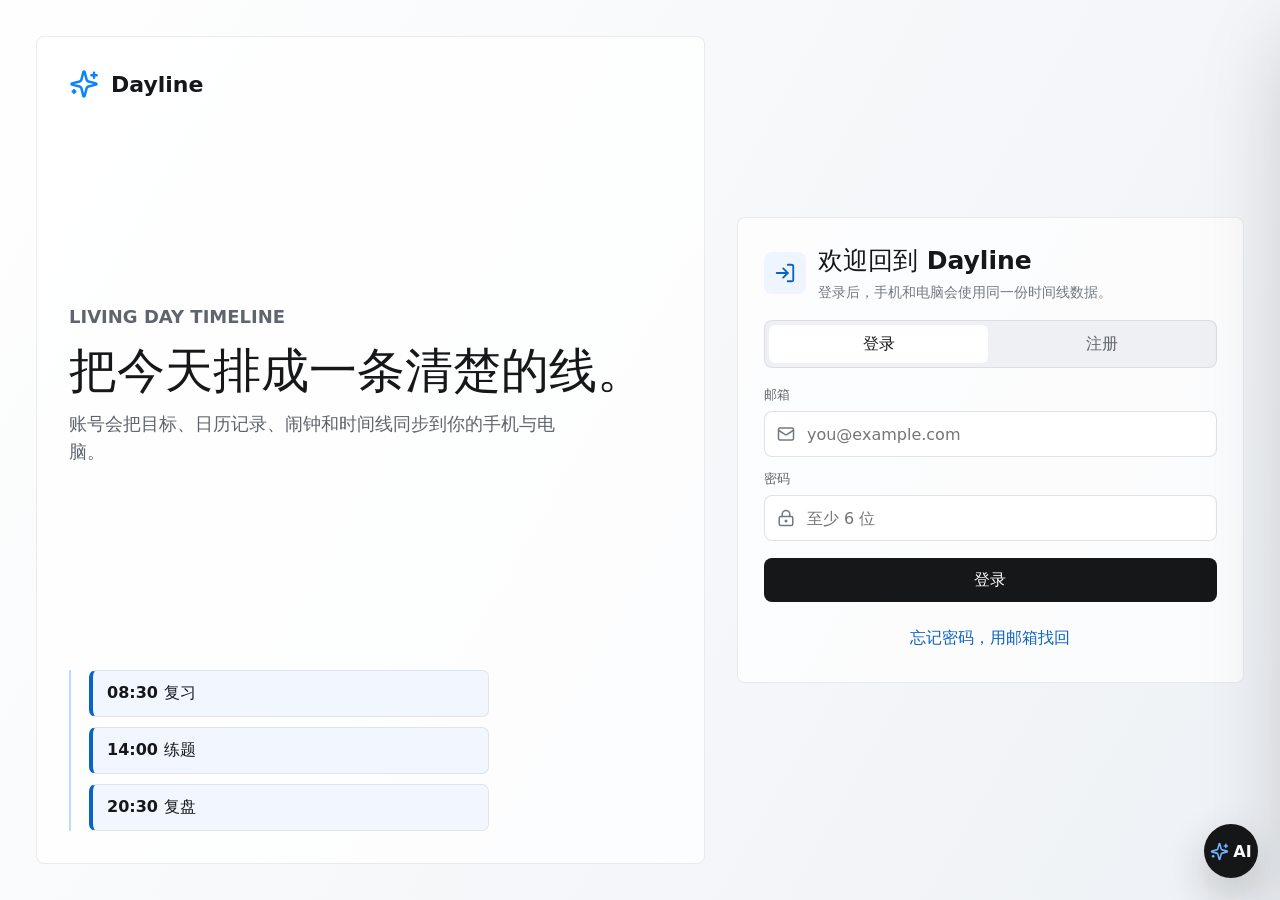
==== index.html @ ac2a8ec3 "Publish AI offline fallback PWA update" ====
<!doctype html>
<html lang="zh-CN">
  <head>
    <meta charset="UTF-8" />
    <meta name="viewport" content="width=device-width, initial-scale=1.0" />
    <meta name="theme-color" content="#f6f7f9" />
    <meta name="description" content="Dayline 是一个以今日时间线为核心的学习规划应用。" />
    <meta name="apple-mobile-web-app-capable" content="yes" />
    <meta name="apple-mobile-web-app-status-bar-style" content="default" />
    <meta name="apple-mobile-web-app-title" content="Dayline" />
    <link rel="manifest" href="./manifest.webmanifest" />
    <link rel="icon" type="image/svg+xml" href="./icon.svg" />
    <link rel="apple-touch-icon" href="./apple-touch-icon.png" />
    <title>Dayline</title>
    <script type="module" crossorigin src="./assets/index-GEt9_Sh4.js"></script>
    <link rel="stylesheet" crossorigin href="./assets/index-CJSM31cT.css">
  </head>
  <body>
    <div id="root"></div>
  </body>
</html>
---- assets/index-CJSM31cT.css ----
:root{color:#161719;background:#f5f6f8;font-family:Inter,ui-sans-serif,system-ui,-apple-system,BlinkMacSystemFont,Segoe UI,Noto Sans CJK SC,Microsoft YaHei,sans-serif;font-synthesis:none;text-rendering:optimizeLegibility;-webkit-font-smoothing:antialiased}*{box-sizing:border-box}body{min-width:1040px;min-height:720px;margin:0;overflow:hidden}button,input,textarea{font:inherit}button{cursor:pointer}.app-shell{display:grid;grid-template-columns:244px 1fr;width:100vw;height:100vh;background:linear-gradient(120deg,#ffffffeb,#ecf0f4b3),#f5f6f8;color:#161719}.side-rail{display:flex;flex-direction:column;gap:28px;padding:28px 18px;border-right:1px solid rgba(22,23,25,.08);background:#ffffffb3;-webkit-backdrop-filter:blur(22px);backdrop-filter:blur(22px)}.brand-mark{display:flex;align-items:center;gap:12px;height:48px;padding:0 12px;font-weight:760;font-size:21px}.brand-mark svg{color:#0a84ff}.nav-stack{display:grid;gap:8px}.nav-button{display:grid;grid-template-columns:22px 1fr;align-items:center;gap:10px;width:100%;height:46px;padding:0 13px;border:0;border-radius:8px;background:transparent;color:#5f646d;text-align:left;transition:background .18s ease,color .18s ease,transform .18s ease}.nav-button:hover,.nav-button.active{background:#161719;color:#fff}.nav-button:active{transform:scale(.98)}.sync-note{display:grid;gap:5px;margin-top:auto;padding:16px;border:1px solid rgba(22,23,25,.08);border-radius:8px;background:#fff}.sync-note span,.metric span,.eyebrow,.panel-heading p,.goal-body p,.alarm-item span,.empty-copy,.unit-label{color:#737982;font-size:13px}.sync-note strong{color:#0a7c42;font-size:15px}.sync-state.error{color:#d13b32}.sync-state.saving,.sync-state.loading{color:#0a64c5}.sync-signout{display:inline-flex;align-items:center;justify-content:center;gap:6px;width:100%;height:34px;margin-top:8px;border:0;border-radius:7px;background:#eef0f3;color:#3f444c;font-size:13px;font-weight:720}.main-stage{display:grid;grid-template-rows:auto 1fr;gap:18px;min-width:0;padding:28px;overflow:hidden}.top-strip{display:flex;align-items:flex-start;justify-content:space-between;gap:24px}.date-switcher,.top-context{display:flex;align-items:center;gap:10px}.top-context{justify-content:flex-end;min-width:430px}.top-strip h1,.date-switcher h1{max-width:520px;margin:4px 0 0;font-size:31px;line-height:1.08;font-weight:760}.eyebrow{margin:0;font-weight:720;text-transform:uppercase}.clock-pill{display:flex;align-items:center;gap:8px;min-width:132px;height:42px;padding:0 14px;border:1px solid rgba(22,23,25,.1);border-radius:999px;background:#ffffffc7;font-weight:720}.today-chip,.milestone-pill{border:1px solid rgba(22,23,25,.1);background:#ffffffc2}.today-chip{height:42px;padding:0 15px;border-radius:999px;color:#161719;font-weight:720}.milestone-pill{display:grid;gap:2px;min-width:280px;max-width:420px;min-height:52px;padding:8px 14px;border-radius:8px}.milestone-pill span{color:#737982;font-size:12px;line-height:1.2}.milestone-pill strong{overflow:hidden;color:#0a64c5;font-size:14px;line-height:1.25;text-overflow:ellipsis;white-space:nowrap}.account-chip{display:inline-flex;align-items:center;justify-content:center;gap:7px;height:42px;min-width:122px;padding:0 13px;border:1px solid rgba(22,23,25,.1);border-radius:999px;background:#ffffffc7;color:#3f444c;font-size:13px;font-weight:720}.account-chip span{max-width:118px;overflow:hidden;text-overflow:ellipsis;white-space:nowrap}.metric{display:grid;gap:7px;min-height:86px;padding:17px;border:1px solid rgba(22,23,25,.08);border-radius:8px;background:#ffffffb8}.metric strong{font-size:26px;line-height:1}.metric.green strong{color:#0a7c42}.metric.red strong{color:#d13b32}.metric.blue strong{color:#0a64c5}.day-planner{display:grid;grid-template-columns:minmax(0,1fr) 326px;gap:18px;min-height:0}.timeline-canvas{display:grid;grid-template-rows:auto 1fr;min-width:0;min-height:0;border:1px solid rgba(22,23,25,.08);border-radius:8px;background:#ffffffb3;overflow:hidden}.timeline-toolbar{display:grid;gap:14px;padding:20px 22px;border-bottom:1px solid rgba(22,23,25,.08)}.timeline-toolbar h2{margin:4px 0 0;font-size:25px}.timeline-add-form{display:grid;grid-template-columns:minmax(260px,1fr) 140px 140px 42px;align-items:center;width:100%;gap:9px}.timeline-add-form input[type=time]{padding:0 9px;font-size:14px}.timeline-scroll{min-height:0;overflow:auto}.timeline-board{position:relative;margin:0 22px 22px;min-width:640px;border-left:1px solid rgba(22,23,25,.1)}.timeline-hour{position:absolute;left:0;right:0;display:grid;grid-template-columns:62px 1fr;align-items:center;color:#8b929d;font-size:12px;transform:translateY(-50%);pointer-events:none}.timeline-hour span{padding-right:12px;text-align:right}.timeline-hour i{height:1px;background:#16171914}.timeline-task{position:absolute;left:86px;right:18px;display:grid;align-content:start;gap:5px;padding:10px 14px;border:1px solid rgba(10,100,197,.24);border-left:4px solid #0a64c5;border-radius:7px;background:#eef5fff0;color:#161719;text-align:left;box-shadow:none;overflow:hidden;touch-action:none}.timeline-task:hover,.timeline-task.focused{border-color:#0a84ffa6;background:#fff}.timeline-task.completed{border-color:#0a7c4252;border-left-color:#0a7c42;background:#f0fbf4}.timeline-task span{color:#5f646d;font-size:12px;font-weight:720}.timeline-task strong{overflow:hidden;font-size:16px;text-overflow:ellipsis;white-space:nowrap}.current-time-line{position:absolute;left:72px;right:0;z-index:5;height:2px;background:#d13b32;pointer-events:none}.current-time-line span{position:absolute;left:0;top:-12px;padding:2px 7px;border-radius:999px;background:#d13b32;color:#fff;font-size:12px;font-weight:720;transform:translate(-100%)}.timeline-empty{position:absolute;left:86px;right:18px;top:140px;display:grid;gap:8px;padding:20px;border:1px dashed rgba(22,23,25,.16);border-radius:8px;color:#737982}.timeline-empty strong{color:#161719;font-size:18px}.focus-sidebar{display:grid;grid-auto-rows:min-content;align-content:start;gap:12px;min-height:0;overflow:auto}.focus-module,.side-section{border:1px solid rgba(22,23,25,.08);border-radius:8px;background:#ffffffc2}.focus-module{display:grid;gap:12px;padding:20px;background:#161719;color:#fff}.focus-module h2{margin:0;font-size:26px;line-height:1.12}.focus-module p{margin:0;color:#ffffffad}.focus-actions{display:flex;gap:9px}.focus-actions .primary-action{flex:1;background:#fff;color:#161719}.side-section{display:grid;gap:8px;padding:15px}.side-section span{color:#737982;font-size:12px;font-weight:720}.side-section strong{font-size:20px;line-height:1.15}.side-section p{margin:0;color:#737982;font-size:13px;line-height:1.45}.pomodoro-box{grid-template-columns:1fr auto;align-items:center}.pomodoro-box strong{display:block;margin-top:2px;font-size:38px;font-variant-numeric:tabular-nums}.notification-box{background:linear-gradient(180deg,#ffffffd6,#f6faffd1)}.notification-box .primary-action{width:100%}.progress-track{height:7px;border-radius:999px;background:#eef0f3;overflow:hidden}.progress-track i{display:block;height:100%;border-radius:inherit;background:#0a7c42}.unscheduled-list{display:grid;gap:6px}.unscheduled-list button{min-height:34px;border:0;border-radius:6px;background:#f1f2f4;color:#161719;text-align:left;padding:7px 9px}.workspace-grid,.time-grid{display:grid;min-height:0;gap:16px}.workspace-grid{grid-template-columns:minmax(0,1.2fr) minmax(340px,.8fr)}.time-grid{grid-template-columns:minmax(420px,.95fr) minmax(460px,1.05fr);grid-template-rows:minmax(230px,auto) minmax(380px,1fr);overflow:auto;padding-right:2px}.tool-panel,.focus-panel{min-width:0;min-height:0;border:1px solid rgba(22,23,25,.08);border-radius:8px;background:#ffffffd6;box-shadow:0 18px 50px #19202d14}.tool-panel{display:flex;flex-direction:column;gap:18px;padding:22px;overflow:hidden}.panel-heading{display:grid;grid-template-columns:42px 1fr;align-items:center;gap:12px}.heading-icon{display:grid;place-items:center;width:42px;height:42px;border-radius:8px;background:#eef5ff;color:#0a64c5}.panel-heading h2{margin:0;font-size:22px;line-height:1.1}.panel-heading p{margin:5px 0 0}.inline-form,.form-row,.button-row{display:flex;align-items:center;gap:10px}.stack-form{display:grid;gap:10px}.stack-form.compact{grid-template-columns:minmax(130px,1fr) minmax(190px,1.2fr) auto;align-items:center}input,textarea{width:100%;border:1px solid rgba(22,23,25,.12);border-radius:8px;background:#fff;color:#161719;outline:none;transition:border-color .16s ease,box-shadow .16s ease}input{height:44px;padding:0 13px}textarea{resize:none;padding:12px 13px}input:focus,textarea:focus{border-color:#0a84ff;box-shadow:0 0 0 4px #0a84ff1f}.icon-action,.primary-action,.status-toggle{display:inline-flex;align-items:center;justify-content:center;border:0;border-radius:8px;transition:transform .15s ease,background .15s ease,color .15s ease}.icon-action{flex:0 0 auto;width:42px;height:42px;background:#eef0f3;color:#161719}.icon-action.primary,.primary-action{background:#161719;color:#fff}.primary-action{gap:8px;min-width:104px;height:44px;padding:0 17px;font-weight:720}.primary-action:disabled{cursor:not-allowed;background:#c9ced6;color:#fff;transform:none}.primary-action.danger{background:#d13b32}.icon-action.ghost{width:36px;height:36px;background:transparent;color:#737982}.icon-action:hover,.primary-action:hover,.status-toggle:hover{transform:translateY(-1px)}.goal-list,.alarm-list{display:grid;gap:10px;overflow:auto;padding-right:2px}.goal-item,.alarm-item{display:grid;grid-template-columns:34px 1fr 38px;align-items:center;gap:12px;min-height:70px;padding:12px;border:1px solid rgba(22,23,25,.08);border-radius:8px;background:#fff}.goal-item.completed{border-color:#0a7c4247;background:#f0fbf4}.goal-item.overdue{border-color:#d13b3247;background:#fff3f2}.goal-item.open{background:#fff}.status-toggle{width:34px;height:34px;background:transparent;color:#8b929d}.goal-item.completed .status-toggle,.goal-item.completed .goal-title-row span{color:#0a7c42}.goal-item.overdue .status-toggle,.goal-item.overdue .goal-title-row span{color:#d13b32}.goal-body{min-width:0}.goal-title-row{display:flex;align-items:center;justify-content:space-between;gap:12px}.goal-title-row strong,.alarm-item strong,.mini-goal{overflow:hidden;text-overflow:ellipsis;white-space:nowrap}.goal-title-row strong{min-width:0}.goal-title-row span{flex:0 0 auto;font-size:12px;font-weight:760}.goal-body p{margin:4px 0 0;overflow:hidden;text-overflow:ellipsis;white-space:nowrap}.empty-copy{margin:0;padding:18px;border:1px dashed rgba(22,23,25,.14);border-radius:8px;background:#ffffff80}.focus-panel{display:flex;flex-direction:column;justify-content:space-between;gap:24px;padding:28px;color:#fff;background:linear-gradient(135deg,#161719f5,#232932f5),#161719}.focus-time{display:grid;gap:4px}.focus-time span{color:#ffffffa6}.focus-time strong{font-size:58px;line-height:1}.focus-copy h2{margin:8px 0;font-size:31px;line-height:1.12}.focus-copy p:last-child{max-width:360px;color:#ffffffad}.clock-face strong{font-size:76px;line-height:1}.clock-face span{color:#737982;font-size:17px}.focus-total-strip{display:grid;gap:6px;margin-top:12px;padding-top:16px;border-top:1px solid rgba(22,23,25,.08)}.focus-total-strip span{color:#737982;font-size:13px;font-weight:720}.focus-total-strip strong{color:#0a7c42;font-size:34px;line-height:1}.timer-panel{justify-content:space-between}.clock-face,.stopwatch-panel{min-height:230px}.countdown-panel,.alarm-panel{min-height:380px}.time-number{font-size:64px;line-height:1;font-weight:760;font-variant-numeric:tabular-nums}.alarm-panel{grid-column:2;grid-row:2;gap:20px}.alarm-panel .stack-form.compact{grid-template-columns:1fr;align-items:stretch}.alarm-panel .primary-action{width:100%}.alarm-panel .alarm-list{flex:1;min-height:180px;padding-top:12px;border-top:1px solid rgba(22,23,25,.08)}.alarm-item.enabled{border-color:#0a84ff47}.alarm-item.enabled .status-toggle{color:#0a64c5}.alarm-item div{display:grid;gap:3px;min-width:0}.calendar-workspace{display:grid;grid-template-columns:minmax(0,1fr) 340px;gap:16px;min-height:0}.calendar-panel{overflow:hidden}.calendar-header{display:flex;align-items:center;justify-content:space-between;gap:16px}.weekday-row,.calendar-grid{display:grid;grid-template-columns:repeat(7,minmax(0,1fr))}.weekday-row{gap:8px;color:#737982;font-size:13px;font-weight:720;text-align:center}.calendar-preview-strip{display:grid;grid-template-columns:minmax(150px,.3fr) minmax(0,1fr);align-items:center;gap:12px;min-height:58px;padding:10px 12px;border:1px solid rgba(22,23,25,.08);border-radius:8px;background:linear-gradient(180deg,#ffffffe0,#f7f9fce6)}.calendar-preview-strip>div:first-child{display:grid;gap:3px}.calendar-preview-strip span:first-child{color:#737982;font-size:12px;font-weight:720}.calendar-preview-strip strong{overflow:hidden;color:#161719;font-size:17px;line-height:1.2;text-overflow:ellipsis;white-space:nowrap}.calendar-preview-goals{display:flex;align-items:center;gap:6px;min-width:0;overflow:hidden}.preview-goal,.preview-more,.preview-empty,.preview-focus{display:inline-flex;align-items:center;max-width:210px;min-height:28px;padding:5px 9px;border-radius:999px;font-size:12px;font-weight:720;line-height:1.2}.preview-goal{overflow:hidden;background:#e8f8ee;color:#0a7c42;text-overflow:ellipsis;white-space:nowrap}.preview-more{flex:0 0 auto;background:#eef0f3;color:#737982}.preview-empty{background:#f1f2f4;color:#737982}.preview-focus{flex:0 0 auto;background:#eef5ff;color:#0a64c5}.calendar-grid{flex:1;min-height:0;gap:8px}.day-cell{display:flex;flex-direction:column;align-items:stretch;text-align:left;gap:8px;min-height:88px;padding:10px;border:1px solid rgba(22,23,25,.08);border-radius:8px;background:#fff;overflow:hidden;transition:border-color .15s ease,background-color .15s ease,box-shadow .15s ease,transform .15s ease}.day-cell.heat-1{border-color:#1e965f24;background:linear-gradient(180deg,#fbfffd,#f1fbf5)}.day-cell.heat-2{border-color:#1e965f38;background:linear-gradient(180deg,#f7fef9,#e4f7ec)}.day-cell.heat-3{border-color:#1e965f52;background:linear-gradient(180deg,#f0fbf4,#d3f1df)}.day-cell.heat-4{border-color:#1e965f70;background:linear-gradient(180deg,#e9f8ef,#bfe8cf)}.day-cell:hover{border-color:#0a84ff47;transform:translateY(-1px)}.day-cell.outside{opacity:.42}.day-cell.is-today{border-color:#0a84ff66;box-shadow:inset 0 0 0 1px #0a84ff38}.day-cell.is-selected{border-color:#0a84ffb8;box-shadow:inset 0 0 0 2px #0a84ff52}.day-number-row{display:flex;align-items:center;justify-content:space-between;min-width:0;gap:6px}.day-number{font-weight:760}.day-heat-count{display:inline-flex;align-items:center;justify-content:center;min-width:21px;height:21px;padding:0 6px;border:1px solid rgba(10,124,66,.14);border-radius:999px;background:#ffffffb8;color:#0a7c42;font-size:11px;font-weight:780;line-height:1}.day-goals{display:grid;gap:4px;min-width:0}.mini-goal,.mini-more{display:block;height:20px;padding:3px 7px;border-radius:6px;background:#eef5ff;color:#0a64c5;font-size:12px;line-height:14px}.mini-goal.done{background:#e8f8ee;color:#0a7c42}.mini-more{background:#f1f2f4;color:#737982}.history-panel{min-height:0}.history-date-row{display:grid;gap:8px;padding-bottom:14px;border-bottom:1px solid rgba(22,23,25,.08)}.history-date-row span{color:#0a64c5;font-size:17px;font-weight:760}.history-focus-total{display:grid;gap:5px;padding:13px 14px;border:1px solid rgba(10,132,255,.14);border-radius:8px;background:#eef5ff}.history-focus-total span{color:#5f646d;font-size:12px;font-weight:720}.history-focus-total strong{color:#0a64c5;font-size:24px;line-height:1}.history-panel .goal-list{flex:1;min-height:0}.history-panel .goal-item{min-height:64px}.alarm-layer{position:fixed;top:0;right:0;bottom:0;left:0;z-index:40;display:grid;place-items:center;background:#16171957;-webkit-backdrop-filter:blur(16px);backdrop-filter:blur(16px)}.alarm-modal{display:grid;grid-template-columns:42px minmax(260px,1fr) auto;align-items:center;gap:16px;width:min(640px,calc(100vw - 64px));padding:24px;border-radius:8px;background:#fff;box-shadow:0 24px 90px #00000038}.alarm-modal svg{color:#d13b32}.alarm-modal h2{margin:4px 0}.alarm-modal p{margin:0;color:#737982}.auth-shell{display:grid;grid-template-columns:minmax(420px,.95fr) minmax(390px,.72fr);gap:32px;min-height:100dvh;padding:36px;background:linear-gradient(120deg,#fffffff0,#ebeff4b8),#f6f7f9;color:#161719}.auth-hero,.auth-panel{min-width:0;border:1px solid rgba(22,23,25,.08);border-radius:8px;background:#ffffffb8}.auth-hero{display:flex;flex-direction:column;justify-content:space-between;padding:32px;overflow:hidden}.auth-brand{display:inline-flex;align-items:center;gap:12px;width:max-content;font-size:22px;font-weight:780}.auth-brand svg{color:#0a84ff}.auth-copy{display:grid;gap:14px;max-width:620px}.auth-copy h1{margin:0;font-size:48px;line-height:1.05;font-weight:780}.auth-copy p{margin:0;max-width:520px;color:#5f646d;font-size:18px;line-height:1.55}.auth-preview-line{display:grid;gap:10px;max-width:420px;padding-left:18px;border-left:2px solid rgba(10,132,255,.28)}.auth-preview-line span{display:block;padding:12px 14px;border:1px solid rgba(22,23,25,.08);border-left:4px solid #0a64c5;border-radius:7px;background:#eef5ffd1;font-weight:720}.auth-panel{align-self:center;display:grid;gap:18px;padding:26px}.auth-panel-heading{display:grid;grid-template-columns:42px 1fr;align-items:center;gap:12px}.auth-panel-heading h2{margin:0;font-size:25px}.auth-panel-heading p{margin:5px 0 0;color:#737982;font-size:14px;line-height:1.45}.auth-tabs{display:grid;grid-template-columns:repeat(2,1fr);gap:4px;padding:4px;border:1px solid rgba(22,23,25,.08);border-radius:8px;background:#eef0f3}.auth-tabs button{height:38px;border:0;border-radius:6px;background:transparent;color:#5f646d;font-weight:720}.auth-tabs button.active{background:#fff;color:#161719}.auth-form{display:grid;gap:13px}.auth-form label{display:grid;gap:7px}.auth-form label>span{color:#5f646d;font-size:13px;font-weight:720}.auth-input{display:grid;grid-template-columns:22px 1fr;align-items:center;gap:8px;height:46px;padding:0 12px;border:1px solid rgba(22,23,25,.12);border-radius:8px;background:#fff;color:#737982}.auth-input:focus-within{border-color:#0a84ff;box-shadow:0 0 0 4px #0a84ff1f}.auth-input input{height:42px;padding:0;border:0;border-radius:0}.auth-input input:focus{box-shadow:none}.auth-submit{width:100%;margin-top:4px}.auth-link{height:36px;border:0;background:transparent;color:#0a64c5;font-weight:720}.auth-message{margin:0;padding:10px 12px;border-radius:8px;font-size:13px;line-height:1.45}.auth-message.error{background:#fff3f2;color:#b92d25}.auth-message.success{background:#f0fbf4;color:#0a7c42}.splash-screen{position:fixed;top:0;right:0;bottom:0;left:0;z-index:50;display:grid;place-items:center;background:#f6f7f9;animation:splashExit .38s ease 1.42s forwards}.splash-inner{display:grid;justify-items:center;gap:18px;color:#161719;animation:splashLift 1.4s cubic-bezier(.2,.8,.2,1) forwards}.splash-inner svg{color:#0a84ff}.splash-inner h2{margin:0;font-size:58px;line-height:1;font-weight:780}.splash-line{width:180px;height:3px;border-radius:999px;background:linear-gradient(90deg,#161719,#0a84ff,#0a7c42);transform-origin:left center;animation:splashLine 1.3s ease forwards}@keyframes splashLine{0%{transform:scaleX(0);opacity:.35}to{transform:scaleX(1);opacity:1}}@keyframes splashLift{0%{transform:translateY(16px);opacity:0}to{transform:translateY(0);opacity:1}}@keyframes splashExit{to{opacity:0;visibility:hidden}}@media (max-width: 1100px){.app-shell{grid-template-columns:210px 1fr}.top-strip h1{font-size:31px}.workspace-grid{grid-template-columns:1fr;overflow:auto}.time-grid{grid-template-columns:1fr;grid-template-rows:none}.calendar-workspace{grid-template-columns:1fr;overflow:auto}.alarm-panel{grid-column:auto;grid-row:auto}.focus-time strong,.clock-face strong{font-size:48px}}@media (max-width: 900px){.auth-shell{grid-template-columns:1fr;gap:14px;padding:18px 14px}.auth-hero{min-height:auto;gap:28px;padding:22px}.auth-copy h1{font-size:34px}.auth-copy p{font-size:15px}.auth-preview-line{grid-template-columns:repeat(3,minmax(0,1fr));max-width:none;padding-left:0;border-left:0}.auth-preview-line span{min-width:0;padding:10px;overflow:hidden;font-size:13px;text-overflow:ellipsis;white-space:nowrap}.auth-panel{align-self:stretch;padding:20px}body{min-width:0;min-height:100dvh;overflow:auto}.app-shell{display:block;width:100%;min-height:100dvh;height:auto}.main-stage{display:flex;flex-direction:column;min-height:100dvh;padding:18px 16px calc(88px + env(safe-area-inset-bottom));overflow:visible}.side-rail{position:fixed;right:0;bottom:0;left:0;z-index:30;display:block;height:calc(70px + env(safe-area-inset-bottom));padding:8px 12px calc(8px + env(safe-area-inset-bottom));border-top:1px solid rgba(22,23,25,.1);border-right:0;background:#ffffffe6}.brand-mark,.sync-note{display:none}.nav-stack{grid-template-columns:repeat(4,minmax(0,1fr));gap:6px;height:100%}.nav-button{grid-template-columns:1fr;justify-items:center;gap:4px;height:54px;padding:6px 4px;font-size:11px;text-align:center}.nav-button svg{width:18px;height:18px}.top-strip{flex-direction:column;align-items:stretch;gap:12px}.date-switcher{display:grid;grid-template-columns:40px minmax(0,1fr) 40px auto;width:100%;gap:8px}.date-switcher>div{min-width:0}.top-strip h1,.date-switcher h1{max-width:none;margin-top:2px;overflow:hidden;font-size:25px;line-height:1.12;text-overflow:ellipsis;white-space:nowrap}.top-context{display:grid;grid-template-columns:minmax(0,1fr);width:100%;min-width:0}.clock-pill{display:none}.milestone-pill{width:100%;min-width:0;max-width:none;min-height:44px;height:auto;padding:6px 10px}.account-chip{width:100%;min-width:0;height:38px;margin-top:8px}.account-chip span{max-width:none}.milestone-pill span,.milestone-pill strong{line-height:1.25}.day-planner,.workspace-grid,.time-grid,.calendar-workspace{grid-template-columns:1fr;min-height:auto;overflow:visible}.time-grid{grid-template-rows:none}.timeline-canvas,.focus-sidebar{min-height:auto}.timeline-toolbar{padding:16px 14px}.timeline-toolbar h2{font-size:23px}.timeline-add-form{grid-template-columns:minmax(0,1fr) minmax(0,1fr) 42px;gap:8px}.timeline-add-form input:first-child{grid-column:1 / -1}.timeline-add-form input[type=time]{min-width:0;font-size:13px}.timeline-scroll{max-height:calc(100dvh - 296px)}.timeline-board{min-width:0;margin:0 12px 14px}.timeline-hour{grid-template-columns:48px 1fr}.timeline-hour span{padding-right:8px}.timeline-task{left:58px;right:8px;gap:3px;padding:8px 10px}.timeline-task span{font-size:11px}.timeline-task strong{font-size:14px}.current-time-line{left:50px}.current-time-line span{top:-21px;transform:none}.timeline-empty{left:58px;right:8px;padding:14px}.focus-sidebar{overflow:visible}.focus-module{padding:18px}.focus-module h2{font-size:23px}.side-section{padding:14px}.pomodoro-box strong{font-size:34px}.tool-panel{padding:18px;overflow:visible}.panel-heading{grid-template-columns:38px minmax(0,1fr)}.heading-icon{width:38px;height:38px}.panel-heading h2{font-size:20px}.form-row,.inline-form{align-items:stretch}.stack-form.compact{grid-template-columns:1fr}.goal-list,.alarm-list{overflow:visible}.goal-item,.alarm-item{grid-template-columns:32px minmax(0,1fr) 36px;gap:8px;padding:10px}.goal-title-row{align-items:flex-start}.goal-title-row span{font-size:11px}.clock-face,.stopwatch-panel,.countdown-panel,.alarm-panel{min-height:auto}.clock-face strong,.time-number{font-size:50px}.alarm-panel .alarm-list{min-height:0;max-height:none}.calendar-panel{overflow:visible}.calendar-header{align-items:flex-start}.calendar-header>.button-row{flex:0 0 auto}.weekday-row,.calendar-grid{gap:5px}.calendar-preview-strip{grid-template-columns:1fr;align-items:stretch;min-height:0;gap:8px;padding:10px}.calendar-preview-goals{flex-wrap:wrap;overflow:visible}.preview-goal,.preview-more,.preview-empty,.preview-focus{max-width:100%}.day-cell{min-height:72px;padding:7px 5px;gap:5px}.day-heat-count{min-width:18px;height:18px;padding:0 5px;font-size:10px}.mini-goal,.mini-more{height:18px;padding:2px 4px;font-size:10px;line-height:14px}.alarm-modal{grid-template-columns:1fr;width:calc(100vw - 28px);justify-items:center;text-align:center}.alarm-modal .primary-action{width:100%}}@media (max-width: 520px){.auth-shell{gap:12px;padding:12px}.auth-hero{gap:18px;padding:18px}.auth-copy{gap:10px}.auth-copy h1{font-size:28px}.auth-copy p{font-size:14px}.auth-preview-line{display:none}.auth-panel{padding:16px}.auth-panel-heading{grid-template-columns:38px minmax(0,1fr)}.auth-panel-heading h2{font-size:21px}.main-stage{gap:14px;padding:12px 10px calc(82px + env(safe-area-inset-bottom))}.date-switcher{grid-template-columns:38px minmax(0,1fr) 38px 54px}.icon-action{width:40px;height:40px}.today-chip{height:40px;padding:0 10px;font-size:13px}.top-strip h1,.date-switcher h1{font-size:21px}.eyebrow{font-size:11px}.clock-pill{gap:6px;padding:0 10px;font-size:13px}.clock-pill svg{width:16px;height:16px}.milestone-pill strong{font-size:13px;white-space:normal}.timeline-toolbar h2{font-size:21px}.timeline-scroll{max-height:calc(100dvh - 284px)}.focus-actions,.button-row,.form-row{flex-wrap:wrap}.focus-actions .primary-action,.form-row .primary-action{flex:1 1 160px}.tool-panel{padding:16px}.time-number,.clock-face strong{font-size:44px}.calendar-header{display:grid;grid-template-columns:1fr}.calendar-header>.button-row{justify-content:space-between;width:100%}.weekday-row{font-size:11px}.calendar-grid{gap:4px}.calendar-preview-strip{padding:9px}.calendar-preview-strip strong{font-size:15px}.calendar-preview-goals{gap:5px}.preview-goal,.preview-more,.preview-empty,.preview-focus{min-height:24px;padding:4px 7px;font-size:11px}.day-cell{min-height:62px;padding:6px 4px;border-radius:7px}.day-number{font-size:12px}.day-heat-count{min-width:17px;height:17px;padding:0 4px;font-size:9px}.mini-goal:nth-child(n+2){display:none}.goal-item,.alarm-item{grid-template-columns:30px minmax(0,1fr) 34px}}.ai-float-button{position:fixed;right:22px;bottom:22px;z-index:60;display:inline-flex;align-items:center;justify-content:center;gap:4px;width:54px;height:54px;border:0;border-radius:999px;background:#161719;color:#fff;font-weight:780;box-shadow:0 18px 42px #16171938}.ai-float-button svg{color:#6fb6ff}.ai-backdrop{position:fixed;top:0;right:0;bottom:0;left:0;z-index:58;border:0;background:#1617192e;-webkit-backdrop-filter:blur(8px);backdrop-filter:blur(8px)}.ai-assistant-drawer{position:fixed;top:16px;right:16px;bottom:16px;z-index:61;display:grid;grid-template-rows:auto 1fr;width:min(460px,calc(100vw - 32px));border:1px solid rgba(22,23,25,.1);border-radius:10px;background:#fffffff5;box-shadow:0 26px 90px #16171938;transform:translate(calc(100% + 28px));transition:transform .22s ease;overflow:hidden}.ai-assistant-drawer.open{transform:translate(0)}.ai-drawer-header{display:flex;align-items:center;justify-content:space-between;gap:16px;padding:18px 18px 14px;border-bottom:1px solid rgba(22,23,25,.08)}.ai-drawer-header span,.ai-section h3,.ai-result-summary span{color:#737982;font-size:12px;font-weight:760}.ai-drawer-header h2{margin:3px 0 0;font-size:23px;line-height:1.1}.ai-drawer-body{min-height:0;overflow:auto;padding:16px 18px 18px}.ai-step{display:grid;gap:14px}.ai-helper-copy{margin:0;color:#5f646d;line-height:1.55}.ai-step textarea{min-height:96px}.ai-input-footer,.ai-button-grid,.ai-check-row,.ai-draft-grid{display:flex;align-items:center;gap:10px}.ai-input-footer{justify-content:space-between;color:#8b929d;font-size:12px}.ai-voice-button,.ai-secondary-action,.ai-delete-action{display:inline-flex;align-items:center;justify-content:center;gap:7px;min-height:38px;border:0;border-radius:8px;padding:0 12px;font-weight:720}.ai-voice-button{background:#f1f2f4;color:#8b929d;cursor:not-allowed}.ai-secondary-action{background:#eef0f3;color:#161719}.ai-delete-action{width:max-content;background:#fff3f2;color:#b92d25}.ai-button-grid{flex-wrap:wrap}.ai-button-grid .primary-action,.ai-button-grid .ai-secondary-action{flex:1 1 180px}.ai-state-card,.ai-result-summary,.ai-section,.ai-draft-item{border:1px solid rgba(22,23,25,.08);border-radius:8px;background:#fff}.ai-state-card{display:grid;gap:10px;margin:18px;padding:18px}.ai-state-card.success{border-color:#0a7c4233;background:#f0fbf4}.ai-state-card p,.ai-read-item p,.ai-empty{margin:0;color:#737982;line-height:1.45}.ai-result-summary{display:grid;gap:6px;padding:13px}.ai-result-summary strong{line-height:1.45}.ai-section{display:grid;gap:9px;padding:13px}.ai-section h3{margin:0}.ai-read-item{display:grid;gap:4px;padding:10px;border-radius:7px;background:#f7f9fc}.ai-read-item strong,.ai-draft-item input,.ai-draft-item textarea{min-width:0}.ai-read-item span{color:#0a64c5;font-size:12px;font-weight:720}.ai-tag-list{display:flex;flex-wrap:wrap;gap:7px}.ai-tag-list span{padding:6px 9px;border-radius:999px;background:#eef5ff;color:#0a64c5;font-size:12px;font-weight:720}.ai-draft-item{display:grid;gap:9px;padding:11px}.ai-check-row{justify-content:space-between;color:#737982;font-size:12px;font-weight:720}.ai-check-row input{width:18px;height:18px;padding:0}.ai-draft-grid{display:grid;grid-template-columns:1fr 1fr 110px}.ai-draft-grid.long{grid-template-columns:1fr 120px}.ai-draft-grid input,.ai-draft-grid select{min-width:0}.ai-draft-grid select{height:44px;border:1px solid rgba(22,23,25,.12);border-radius:8px;background:#fff;padding:0 10px}.ai-error{margin:0;padding:11px 12px;border-radius:8px;background:#fff3f2;color:#b92d25;font-size:13px;line-height:1.45}@media (max-width: 900px){.ai-float-button{right:14px;bottom:calc(84px + env(safe-area-inset-bottom))}.ai-assistant-drawer{top:10px;right:10px;bottom:10px;left:10px;width:auto}}@media (max-width: 520px){.ai-drawer-header,.ai-drawer-body{padding-right:14px;padding-left:14px}.ai-draft-grid,.ai-draft-grid.long{grid-template-columns:1fr}}
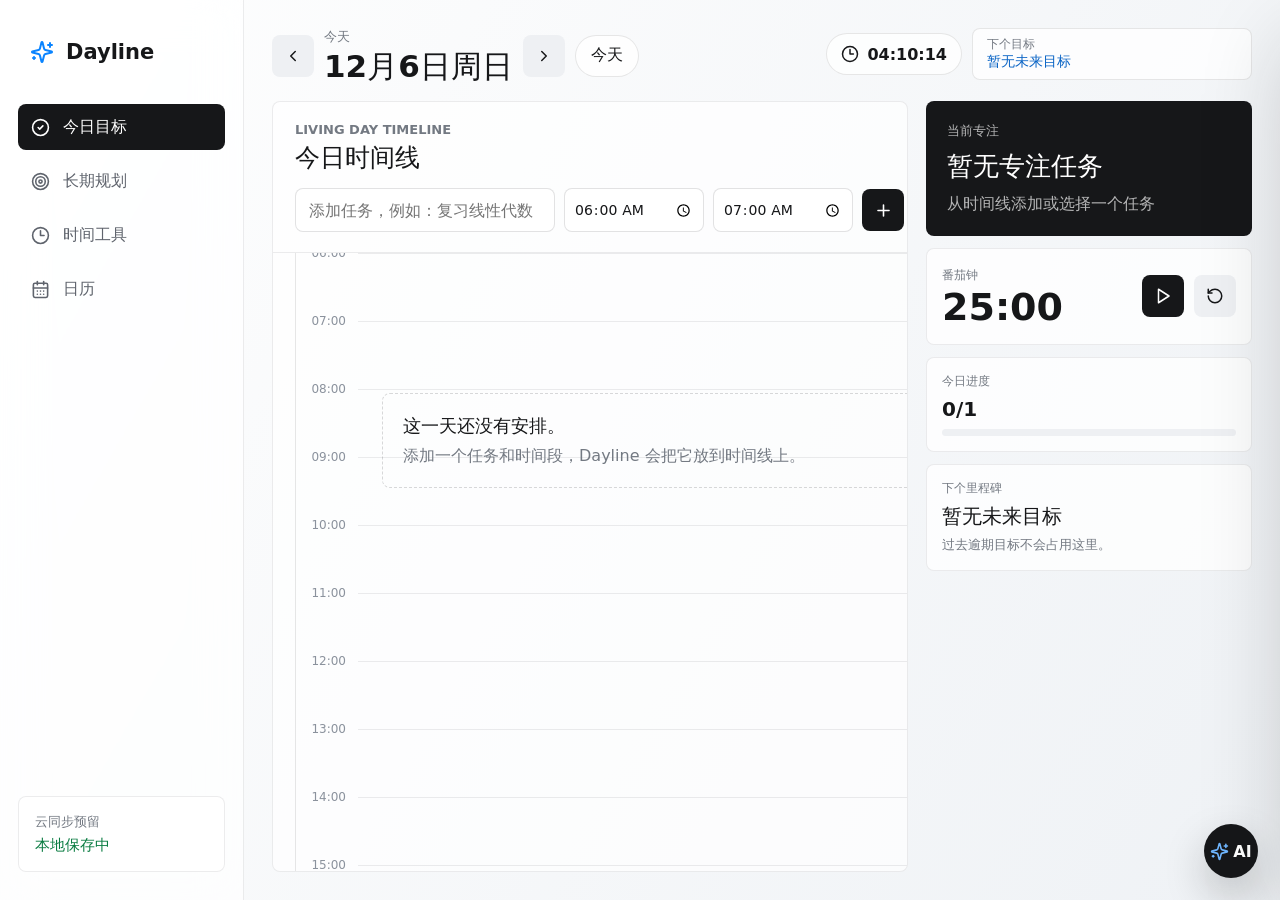
==== commit 2a3a1f30: "Publish Dayline loading fixes" ====
--- a/index.html
+++ b/index.html
@@ -12,8 +12,8 @@
     <link rel="icon" type="image/svg+xml" href="./icon.svg" />
     <link rel="apple-touch-icon" href="./apple-touch-icon.png" />
     <title>Dayline</title>
-    <script type="module" crossorigin src="./assets/index-GEt9_Sh4.js"></script>
-    <link rel="stylesheet" crossorigin href="./assets/index-CJSM31cT.css">
+    <script type="module" crossorigin src="./assets/index-BSm2ikqy.js"></script>
+    <link rel="stylesheet" crossorigin href="./assets/index-CUMd4L4g.css">
   </head>
   <body>
     <div id="root"></div>
--- a/assets/index-CUMd4L4g.css
+++ b/assets/index-CUMd4L4g.css
@@ -0,0 +1 @@
+:root{color:#161719;background:#f5f6f8;font-family:Inter,ui-sans-serif,system-ui,-apple-system,BlinkMacSystemFont,Segoe UI,Noto Sans CJK SC,Microsoft YaHei,sans-serif;font-synthesis:none;text-rendering:optimizeLegibility;-webkit-font-smoothing:antialiased}*{box-sizing:border-box}body{min-width:1040px;min-height:720px;margin:0;overflow:hidden}.crash-shell{display:grid;min-height:100dvh;place-items:center;padding:24px;background:#f5f6f8}.crash-panel{display:grid;gap:14px;width:min(520px,100%);padding:26px;border:1px solid rgba(22,23,25,.1);border-radius:10px;background:#ffffffeb}.crash-panel span{color:#0a64c5;font-size:13px;font-weight:780}.crash-panel h1{margin:0;font-size:28px}.crash-panel p{margin:0;color:#5f646d;line-height:1.55}.crash-panel code{overflow:auto;padding:10px 12px;border-radius:8px;background:#f1f2f4;color:#3f444c;font-size:12px}.crash-panel div{display:flex;flex-wrap:wrap;gap:10px}.crash-panel button{min-height:40px;border:0;border-radius:8px;padding:0 14px;background:#161719;color:#fff;font-weight:740}.crash-panel button+button{background:#eef0f3;color:#161719}button,input,textarea{font:inherit}button{cursor:pointer}.app-shell{display:grid;grid-template-columns:244px 1fr;width:100vw;height:100vh;background:linear-gradient(120deg,#ffffffeb,#ecf0f4b3),#f5f6f8;color:#161719}.side-rail{display:flex;flex-direction:column;gap:28px;padding:28px 18px;border-right:1px solid rgba(22,23,25,.08);background:#ffffffb3;-webkit-backdrop-filter:blur(22px);backdrop-filter:blur(22px)}.brand-mark{display:flex;align-items:center;gap:12px;height:48px;padding:0 12px;font-weight:760;font-size:21px}.brand-mark svg{color:#0a84ff}.nav-stack{display:grid;gap:8px}.nav-button{display:grid;grid-template-columns:22px 1fr;align-items:center;gap:10px;width:100%;height:46px;padding:0 13px;border:0;border-radius:8px;background:transparent;color:#5f646d;text-align:left;transition:background .18s ease,color .18s ease,transform .18s ease}.nav-button:hover,.nav-button.active{background:#161719;color:#fff}.nav-button:active{transform:scale(.98)}.sync-note{display:grid;gap:5px;margin-top:auto;padding:16px;border:1px solid rgba(22,23,25,.08);border-radius:8px;background:#fff}.sync-note span,.metric span,.eyebrow,.panel-heading p,.goal-body p,.alarm-item span,.empty-copy,.unit-label{color:#737982;font-size:13px}.sync-note strong{color:#0a7c42;font-size:15px}.sync-state.error{color:#d13b32}.sync-state.saving,.sync-state.loading{color:#0a64c5}.sync-signout{display:inline-flex;align-items:center;justify-content:center;gap:6px;width:100%;height:34px;margin-top:8px;border:0;border-radius:7px;background:#eef0f3;color:#3f444c;font-size:13px;font-weight:720}.main-stage{display:grid;grid-template-rows:auto 1fr;gap:18px;min-width:0;padding:28px;overflow:hidden}.top-strip{display:flex;align-items:flex-start;justify-content:space-between;gap:24px}.date-switcher,.top-context{display:flex;align-items:center;gap:10px}.top-context{justify-content:flex-end;min-width:430px}.top-strip h1,.date-switcher h1{max-width:520px;margin:4px 0 0;font-size:31px;line-height:1.08;font-weight:760}.eyebrow{margin:0;font-weight:720;text-transform:uppercase}.clock-pill{display:flex;align-items:center;gap:8px;min-width:132px;height:42px;padding:0 14px;border:1px solid rgba(22,23,25,.1);border-radius:999px;background:#ffffffc7;font-weight:720}.today-chip,.milestone-pill{border:1px solid rgba(22,23,25,.1);background:#ffffffc2}.today-chip{height:42px;padding:0 15px;border-radius:999px;color:#161719;font-weight:720}.milestone-pill{display:grid;gap:2px;min-width:280px;max-width:420px;min-height:52px;padding:8px 14px;border-radius:8px}.milestone-pill span{color:#737982;font-size:12px;line-height:1.2}.milestone-pill strong{overflow:hidden;color:#0a64c5;font-size:14px;line-height:1.25;text-overflow:ellipsis;white-space:nowrap}.account-chip{display:inline-flex;align-items:center;justify-content:center;gap:7px;height:42px;min-width:122px;padding:0 13px;border:1px solid rgba(22,23,25,.1);border-radius:999px;background:#ffffffc7;color:#3f444c;font-size:13px;font-weight:720}.account-chip span{max-width:118px;overflow:hidden;text-overflow:ellipsis;white-space:nowrap}.metric{display:grid;gap:7px;min-height:86px;padding:17px;border:1px solid rgba(22,23,25,.08);border-radius:8px;background:#ffffffb8}.metric strong{font-size:26px;line-height:1}.metric.green strong{color:#0a7c42}.metric.red strong{color:#d13b32}.metric.blue strong{color:#0a64c5}.day-planner{display:grid;grid-template-columns:minmax(0,1fr) 326px;gap:18px;min-height:0}.timeline-canvas{display:grid;grid-template-rows:auto 1fr;min-width:0;min-height:0;border:1px solid rgba(22,23,25,.08);border-radius:8px;background:#ffffffb3;overflow:hidden}.timeline-toolbar{display:grid;gap:14px;padding:20px 22px;border-bottom:1px solid rgba(22,23,25,.08)}.timeline-toolbar h2{margin:4px 0 0;font-size:25px}.timeline-add-form{display:grid;grid-template-columns:minmax(260px,1fr) 140px 140px 42px;align-items:center;width:100%;gap:9px}.timeline-add-form input[type=time]{padding:0 9px;font-size:14px}.timeline-scroll{min-height:0;overflow:auto}.timeline-board{position:relative;margin:0 22px 22px;min-width:640px;border-left:1px solid rgba(22,23,25,.1)}.timeline-hour{position:absolute;left:0;right:0;display:grid;grid-template-columns:62px 1fr;align-items:center;color:#8b929d;font-size:12px;transform:translateY(-50%);pointer-events:none}.timeline-hour span{padding-right:12px;text-align:right}.timeline-hour i{height:1px;background:#16171914}.timeline-task{position:absolute;left:86px;right:18px;display:grid;align-content:start;gap:5px;padding:10px 14px;border:1px solid rgba(10,100,197,.24);border-left:4px solid #0a64c5;border-radius:7px;background:#eef5fff0;color:#161719;text-align:left;box-shadow:none;overflow:hidden;touch-action:none}.timeline-task:hover,.timeline-task.focused{border-color:#0a84ffa6;background:#fff}.timeline-task.completed{border-color:#0a7c4252;border-left-color:#0a7c42;background:#f0fbf4}.timeline-task span{color:#5f646d;font-size:12px;font-weight:720}.timeline-task strong{overflow:hidden;font-size:16px;text-overflow:ellipsis;white-space:nowrap}.current-time-line{position:absolute;left:72px;right:0;z-index:5;height:2px;background:#d13b32;pointer-events:none}.current-time-line span{position:absolute;left:0;top:-12px;padding:2px 7px;border-radius:999px;background:#d13b32;color:#fff;font-size:12px;font-weight:720;transform:translate(-100%)}.timeline-empty{position:absolute;left:86px;right:18px;top:140px;display:grid;gap:8px;padding:20px;border:1px dashed rgba(22,23,25,.16);border-radius:8px;color:#737982}.timeline-empty strong{color:#161719;font-size:18px}.focus-sidebar{display:grid;grid-auto-rows:min-content;align-content:start;gap:12px;min-height:0;overflow:auto}.focus-module,.side-section{border:1px solid rgba(22,23,25,.08);border-radius:8px;background:#ffffffc2}.focus-module{display:grid;gap:12px;padding:20px;background:#161719;color:#fff}.focus-module h2{margin:0;font-size:26px;line-height:1.12}.focus-module p{margin:0;color:#ffffffad}.focus-actions{display:flex;gap:9px}.focus-actions .primary-action{flex:1;background:#fff;color:#161719}.side-section{display:grid;gap:8px;padding:15px}.side-section span{color:#737982;font-size:12px;font-weight:720}.side-section strong{font-size:20px;line-height:1.15}.side-section p{margin:0;color:#737982;font-size:13px;line-height:1.45}.pomodoro-box{grid-template-columns:1fr auto;align-items:center}.pomodoro-box strong{display:block;margin-top:2px;font-size:38px;font-variant-numeric:tabular-nums}.notification-box{background:linear-gradient(180deg,#ffffffd6,#f6faffd1)}.notification-box .primary-action{width:100%}.progress-track{height:7px;border-radius:999px;background:#eef0f3;overflow:hidden}.progress-track i{display:block;height:100%;border-radius:inherit;background:#0a7c42}.unscheduled-list{display:grid;gap:6px}.unscheduled-list button{min-height:34px;border:0;border-radius:6px;background:#f1f2f4;color:#161719;text-align:left;padding:7px 9px}.workspace-grid,.time-grid{display:grid;min-height:0;gap:16px}.workspace-grid{grid-template-columns:minmax(0,1.2fr) minmax(340px,.8fr)}.time-grid{grid-template-columns:minmax(420px,.95fr) minmax(460px,1.05fr);grid-template-rows:minmax(230px,auto) minmax(380px,1fr);overflow:auto;padding-right:2px}.tool-panel,.focus-panel{min-width:0;min-height:0;border:1px solid rgba(22,23,25,.08);border-radius:8px;background:#ffffffd6;box-shadow:0 18px 50px #19202d14}.tool-panel{display:flex;flex-direction:column;gap:18px;padding:22px;overflow:hidden}.panel-heading{display:grid;grid-template-columns:42px 1fr;align-items:center;gap:12px}.heading-icon{display:grid;place-items:center;width:42px;height:42px;border-radius:8px;background:#eef5ff;color:#0a64c5}.panel-heading h2{margin:0;font-size:22px;line-height:1.1}.panel-heading p{margin:5px 0 0}.inline-form,.form-row,.button-row{display:flex;align-items:center;gap:10px}.stack-form{display:grid;gap:10px}.stack-form.compact{grid-template-columns:minmax(130px,1fr) minmax(190px,1.2fr) auto;align-items:center}input,textarea{width:100%;border:1px solid rgba(22,23,25,.12);border-radius:8px;background:#fff;color:#161719;outline:none;transition:border-color .16s ease,box-shadow .16s ease}input{height:44px;padding:0 13px}textarea{resize:none;padding:12px 13px}input:focus,textarea:focus{border-color:#0a84ff;box-shadow:0 0 0 4px #0a84ff1f}.icon-action,.primary-action,.status-toggle{display:inline-flex;align-items:center;justify-content:center;border:0;border-radius:8px;transition:transform .15s ease,background .15s ease,color .15s ease}.icon-action{flex:0 0 auto;width:42px;height:42px;background:#eef0f3;color:#161719}.icon-action.primary,.primary-action{background:#161719;color:#fff}.primary-action{gap:8px;min-width:104px;height:44px;padding:0 17px;font-weight:720}.primary-action:disabled{cursor:not-allowed;background:#c9ced6;color:#fff;transform:none}.primary-action.danger{background:#d13b32}.icon-action.ghost{width:36px;height:36px;background:transparent;color:#737982}.icon-action:hover,.primary-action:hover,.status-toggle:hover{transform:translateY(-1px)}.goal-list,.alarm-list{display:grid;gap:10px;overflow:auto;padding-right:2px}.goal-item,.alarm-item{display:grid;grid-template-columns:34px 1fr 38px;align-items:center;gap:12px;min-height:70px;padding:12px;border:1px solid rgba(22,23,25,.08);border-radius:8px;background:#fff}.goal-item.completed{border-color:#0a7c4247;background:#f0fbf4}.goal-item.overdue{border-color:#d13b3247;background:#fff3f2}.goal-item.open{background:#fff}.status-toggle{width:34px;height:34px;background:transparent;color:#8b929d}.goal-item.completed .status-toggle,.goal-item.completed .goal-title-row span{color:#0a7c42}.goal-item.overdue .status-toggle,.goal-item.overdue .goal-title-row span{color:#d13b32}.goal-body{min-width:0}.goal-title-row{display:flex;align-items:center;justify-content:space-between;gap:12px}.goal-title-row strong,.alarm-item strong,.mini-goal{overflow:hidden;text-overflow:ellipsis;white-space:nowrap}.goal-title-row strong{min-width:0}.goal-title-row span{flex:0 0 auto;font-size:12px;font-weight:760}.goal-body p{margin:4px 0 0;overflow:hidden;text-overflow:ellipsis;white-space:nowrap}.empty-copy{margin:0;padding:18px;border:1px dashed rgba(22,23,25,.14);border-radius:8px;background:#ffffff80}.focus-panel{display:flex;flex-direction:column;justify-content:space-between;gap:24px;padding:28px;color:#fff;background:linear-gradient(135deg,#161719f5,#232932f5),#161719}.focus-time{display:grid;gap:4px}.focus-time span{color:#ffffffa6}.focus-time strong{font-size:58px;line-height:1}.focus-copy h2{margin:8px 0;font-size:31px;line-height:1.12}.focus-copy p:last-child{max-width:360px;color:#ffffffad}.clock-face strong{font-size:76px;line-height:1}.clock-face span{color:#737982;font-size:17px}.focus-total-strip{display:grid;gap:6px;margin-top:12px;padding-top:16px;border-top:1px solid rgba(22,23,25,.08)}.focus-total-strip span{color:#737982;font-size:13px;font-weight:720}.focus-total-strip strong{color:#0a7c42;font-size:34px;line-height:1}.timer-panel{justify-content:space-between}.clock-face,.stopwatch-panel{min-height:230px}.countdown-panel,.alarm-panel{min-height:380px}.time-number{font-size:64px;line-height:1;font-weight:760;font-variant-numeric:tabular-nums}.alarm-panel{grid-column:2;grid-row:2;gap:20px}.alarm-panel .stack-form.compact{grid-template-columns:1fr;align-items:stretch}.alarm-panel .primary-action{width:100%}.alarm-panel .alarm-list{flex:1;min-height:180px;padding-top:12px;border-top:1px solid rgba(22,23,25,.08)}.alarm-item.enabled{border-color:#0a84ff47}.alarm-item.enabled .status-toggle{color:#0a64c5}.alarm-item div{display:grid;gap:3px;min-width:0}.calendar-workspace{display:grid;grid-template-columns:minmax(0,1fr) 340px;gap:16px;min-height:0}.calendar-panel{overflow:hidden}.calendar-header{display:flex;align-items:center;justify-content:space-between;gap:16px}.holiday-toggle{display:inline-flex;align-items:center;gap:7px;min-height:40px;padding:0 10px;border:1px solid rgba(22,23,25,.1);border-radius:999px;background:#ffffffb8;color:#3f444c;font-size:13px;font-weight:720;white-space:nowrap}.holiday-toggle input{width:16px;height:16px;padding:0}.weekday-row,.calendar-grid{display:grid;grid-template-columns:repeat(7,minmax(0,1fr))}.weekday-row{gap:8px;color:#737982;font-size:13px;font-weight:720;text-align:center}.calendar-preview-strip{display:grid;grid-template-columns:minmax(150px,.3fr) minmax(0,1fr);align-items:center;gap:12px;min-height:58px;padding:10px 12px;border:1px solid rgba(22,23,25,.08);border-radius:8px;background:linear-gradient(180deg,#ffffffe0,#f7f9fce6)}.calendar-preview-strip>div:first-child{display:grid;gap:3px}.calendar-preview-strip span:first-child{color:#737982;font-size:12px;font-weight:720}.calendar-preview-strip strong{overflow:hidden;color:#161719;font-size:17px;line-height:1.2;text-overflow:ellipsis;white-space:nowrap}.calendar-preview-goals{display:flex;align-items:center;gap:6px;min-width:0;overflow:hidden}.preview-goal,.preview-more,.preview-empty,.preview-focus,.preview-holiday{display:inline-flex;align-items:center;max-width:210px;min-height:28px;padding:5px 9px;border-radius:999px;font-size:12px;font-weight:720;line-height:1.2}.preview-goal{overflow:hidden;text-overflow:ellipsis;white-space:nowrap}.preview-goal.done{background:#e8f8ee;color:#0a7c42}.preview-goal.planned{background:#eef5ff;color:#0a64c5}.preview-holiday.holiday{flex:0 0 auto;background:#fff0ee;color:#b92d25}.preview-holiday.workday{flex:0 0 auto;background:#fff8e8;color:#8a5b00}.preview-more{flex:0 0 auto;background:#eef0f3;color:#737982}.preview-empty{background:#f1f2f4;color:#737982}.preview-focus{flex:0 0 auto;background:#eef5ff;color:#0a64c5}.calendar-grid{flex:1;min-height:0;gap:8px}.day-cell{display:flex;flex-direction:column;align-items:stretch;text-align:left;gap:8px;min-height:88px;padding:10px;border:1px solid rgba(22,23,25,.08);border-radius:8px;background:#fff;overflow:hidden;transition:border-color .15s ease,background-color .15s ease,box-shadow .15s ease,transform .15s ease}.day-cell.heat-1{border-color:#1e965f24;background:linear-gradient(180deg,#fbfffd,#f1fbf5)}.day-cell.heat-2{border-color:#1e965f38;background:linear-gradient(180deg,#f7fef9,#e4f7ec)}.day-cell.heat-3{border-color:#1e965f52;background:linear-gradient(180deg,#f0fbf4,#d3f1df)}.day-cell.heat-4{border-color:#1e965f70;background:linear-gradient(180deg,#e9f8ef,#bfe8cf)}.day-cell:hover{border-color:#0a84ff47;transform:translateY(-1px)}.day-cell.outside{opacity:.42}.day-cell.is-today{border-color:#0a84ff66;box-shadow:inset 0 0 0 1px #0a84ff38}.day-cell.is-selected{border-color:#0a84ffb8;box-shadow:inset 0 0 0 2px #0a84ff52}.day-cell.has-holiday.holiday{border-color:#b92d2533}.day-cell.has-holiday.holiday .day-number{color:#b92d25}.day-cell.has-holiday.workday .day-number{color:#8a5b00}.day-number-row{display:flex;align-items:center;justify-content:space-between;min-width:0;gap:6px}.day-number{font-weight:760}.day-heat-count{display:inline-flex;align-items:center;justify-content:center;min-width:21px;height:21px;padding:0 6px;border:1px solid rgba(10,124,66,.14);border-radius:999px;background:#ffffffb8;color:#0a7c42;font-size:11px;font-weight:780;line-height:1}.day-holiday{overflow:hidden;height:18px;font-size:11px;font-weight:760;line-height:18px;text-overflow:ellipsis;white-space:nowrap}.day-holiday.holiday{color:#b92d25}.day-holiday.workday{color:#8a5b00}.day-goals{display:grid;gap:4px;min-width:0}.mini-goal,.mini-more{display:block;height:20px;padding:3px 7px;border-radius:6px;background:#eef5ff;color:#0a64c5;font-size:12px;line-height:14px}.mini-goal.done{background:#e8f8ee;color:#0a7c42}.mini-more{background:#f1f2f4;color:#737982}.history-panel{min-height:0}.history-date-row{display:grid;gap:8px;padding-bottom:14px;border-bottom:1px solid rgba(22,23,25,.08)}.history-date-row span{color:#0a64c5;font-size:17px;font-weight:760}.history-holiday{width:max-content;padding:4px 8px;border-radius:999px;font-size:12px;font-weight:760}.history-holiday.holiday{background:#fff0ee;color:#b92d25}.history-holiday.workday{background:#fff8e8;color:#8a5b00}.history-focus-total{display:grid;gap:5px;padding:13px 14px;border:1px solid rgba(10,132,255,.14);border-radius:8px;background:#eef5ff}.history-focus-total span{color:#5f646d;font-size:12px;font-weight:720}.history-focus-total strong{color:#0a64c5;font-size:24px;line-height:1}.history-panel .goal-list{flex:1;min-height:0}.history-panel .goal-item{min-height:64px}.alarm-layer{position:fixed;top:0;right:0;bottom:0;left:0;z-index:40;display:grid;place-items:center;background:#16171957;-webkit-backdrop-filter:blur(16px);backdrop-filter:blur(16px)}.alarm-modal{display:grid;grid-template-columns:42px minmax(260px,1fr) auto;align-items:center;gap:16px;width:min(640px,calc(100vw - 64px));padding:24px;border-radius:8px;background:#fff;box-shadow:0 24px 90px #00000038}.alarm-modal svg{color:#d13b32}.alarm-modal h2{margin:4px 0}.alarm-modal p{margin:0;color:#737982}.auth-shell{display:grid;grid-template-columns:minmax(420px,.95fr) minmax(390px,.72fr);gap:32px;min-height:100dvh;padding:36px;background:linear-gradient(120deg,#fffffff0,#ebeff4b8),#f6f7f9;color:#161719}.auth-hero,.auth-panel{min-width:0;border:1px solid rgba(22,23,25,.08);border-radius:8px;background:#ffffffb8}.auth-hero{display:flex;flex-direction:column;justify-content:space-between;padding:32px;overflow:hidden}.auth-brand{display:inline-flex;align-items:center;gap:12px;width:max-content;font-size:22px;font-weight:780}.auth-brand svg{color:#0a84ff}.auth-copy{display:grid;gap:14px;max-width:620px}.auth-copy h1{margin:0;font-size:48px;line-height:1.05;font-weight:780}.auth-copy p{margin:0;max-width:520px;color:#5f646d;font-size:18px;line-height:1.55}.auth-preview-line{display:grid;gap:10px;max-width:420px;padding-left:18px;border-left:2px solid rgba(10,132,255,.28)}.auth-preview-line span{display:block;padding:12px 14px;border:1px solid rgba(22,23,25,.08);border-left:4px solid #0a64c5;border-radius:7px;background:#eef5ffd1;font-weight:720}.auth-panel{align-self:center;display:grid;gap:18px;padding:26px}.auth-panel-heading{display:grid;grid-template-columns:42px 1fr;align-items:center;gap:12px}.auth-panel-heading h2{margin:0;font-size:25px}.auth-panel-heading p{margin:5px 0 0;color:#737982;font-size:14px;line-height:1.45}.auth-tabs{display:grid;grid-template-columns:repeat(2,1fr);gap:4px;padding:4px;border:1px solid rgba(22,23,25,.08);border-radius:8px;background:#eef0f3}.auth-tabs button{height:38px;border:0;border-radius:6px;background:transparent;color:#5f646d;font-weight:720}.auth-tabs button.active{background:#fff;color:#161719}.auth-form{display:grid;gap:13px}.auth-form label{display:grid;gap:7px}.auth-form label>span{color:#5f646d;font-size:13px;font-weight:720}.auth-input{display:grid;grid-template-columns:22px 1fr;align-items:center;gap:8px;height:46px;padding:0 12px;border:1px solid rgba(22,23,25,.12);border-radius:8px;background:#fff;color:#737982}.auth-input:focus-within{border-color:#0a84ff;box-shadow:0 0 0 4px #0a84ff1f}.auth-input input{height:42px;padding:0;border:0;border-radius:0}.auth-input input:focus{box-shadow:none}.auth-submit{width:100%;margin-top:4px}.auth-link{height:36px;border:0;background:transparent;color:#0a64c5;font-weight:720}.auth-message{margin:0;padding:10px 12px;border-radius:8px;font-size:13px;line-height:1.45}.auth-message.error{background:#fff3f2;color:#b92d25}.auth-message.success{background:#f0fbf4;color:#0a7c42}.splash-screen{position:fixed;top:0;right:0;bottom:0;left:0;z-index:50;display:grid;place-items:center;background:#f6f7f9;animation:splashExit .38s ease 1.42s forwards}.splash-inner{display:grid;justify-items:center;gap:18px;color:#161719;animation:splashLift 1.4s cubic-bezier(.2,.8,.2,1) forwards}.splash-inner svg{color:#0a84ff}.splash-inner h2{margin:0;font-size:58px;line-height:1;font-weight:780}.splash-line{width:180px;height:3px;border-radius:999px;background:linear-gradient(90deg,#161719,#0a84ff,#0a7c42);transform-origin:left center;animation:splashLine 1.3s ease forwards}@keyframes splashLine{0%{transform:scaleX(0);opacity:.35}to{transform:scaleX(1);opacity:1}}@keyframes splashLift{0%{transform:translateY(16px);opacity:0}to{transform:translateY(0);opacity:1}}@keyframes splashExit{to{opacity:0;visibility:hidden}}@media (max-width: 1100px){body{min-width:0}.app-shell{grid-template-columns:210px 1fr}.top-strip h1{font-size:31px}.workspace-grid{grid-template-columns:1fr;overflow:auto}.time-grid{grid-template-columns:1fr;grid-template-rows:none}.calendar-workspace{grid-template-columns:1fr;overflow:auto}.alarm-panel{grid-column:auto;grid-row:auto}.focus-time strong,.clock-face strong{font-size:48px}}@media (max-width: 1180px) and (orientation: landscape) and (max-height: 820px){body{min-width:0;min-height:0;overflow:auto}.app-shell{grid-template-columns:86px minmax(0,1fr);min-height:100dvh;height:auto}.side-rail{gap:16px;padding:16px 10px}.brand-mark{justify-content:center;padding:0}.brand-mark span,.nav-button span,.sync-note{display:none}.nav-button{grid-template-columns:1fr;justify-items:center;height:44px;padding:0}.main-stage{min-height:100dvh;padding:16px;overflow:auto}.top-strip{align-items:center;gap:14px}.top-strip h1,.date-switcher h1{max-width:360px;font-size:24px}.top-context{min-width:0}.clock-pill{display:none}.milestone-pill{min-width:188px;max-width:260px}.day-planner{grid-template-columns:minmax(0,1fr) 284px;gap:14px}.timeline-toolbar{gap:10px;padding:14px 16px}.timeline-add-form{grid-template-columns:minmax(180px,1fr) 104px 104px 42px}.focus-module,.side-section{padding:14px}.focus-module h2{font-size:22px}.calendar-workspace{grid-template-columns:minmax(0,1fr) 300px;gap:12px}.calendar-preview-strip{grid-template-columns:minmax(120px,.34fr) minmax(0,1fr)}.weekday-row,.calendar-grid{gap:5px}.day-cell{min-height:70px;padding:7px}.ai-assistant-drawer{top:8px;right:8px;bottom:8px;width:min(430px,calc(100vw - 16px))}}@media (max-width: 900px){.auth-shell{grid-template-columns:1fr;gap:14px;padding:18px 14px}.auth-hero{min-height:auto;gap:28px;padding:22px}.auth-copy h1{font-size:34px}.auth-copy p{font-size:15px}.auth-preview-line{grid-template-columns:repeat(3,minmax(0,1fr));max-width:none;padding-left:0;border-left:0}.auth-preview-line span{min-width:0;padding:10px;overflow:hidden;font-size:13px;text-overflow:ellipsis;white-space:nowrap}.auth-panel{align-self:stretch;padding:20px}body{min-width:0;min-height:100dvh;overflow:auto}.app-shell{display:block;width:100%;min-height:100dvh;height:auto}.main-stage{display:flex;flex-direction:column;min-height:100dvh;padding:18px 16px calc(88px + env(safe-area-inset-bottom));overflow:visible}.side-rail{position:fixed;right:0;bottom:0;left:0;z-index:30;display:block;height:calc(70px + env(safe-area-inset-bottom));padding:8px 12px calc(8px + env(safe-area-inset-bottom));border-top:1px solid rgba(22,23,25,.1);border-right:0;background:#ffffffe6}.brand-mark,.sync-note{display:none}.nav-stack{grid-template-columns:repeat(4,minmax(0,1fr));gap:6px;height:100%}.nav-button{grid-template-columns:1fr;justify-items:center;gap:4px;height:54px;padding:6px 4px;font-size:11px;text-align:center}.nav-button svg{width:18px;height:18px}.top-strip{flex-direction:column;align-items:stretch;gap:12px}.date-switcher{display:grid;grid-template-columns:40px minmax(0,1fr) 40px auto;width:100%;gap:8px}.date-switcher>div{min-width:0}.top-strip h1,.date-switcher h1{max-width:none;margin-top:2px;overflow:hidden;font-size:25px;line-height:1.12;text-overflow:ellipsis;white-space:nowrap}.top-context{display:grid;grid-template-columns:minmax(0,1fr);width:100%;min-width:0}.clock-pill{display:none}.milestone-pill{width:100%;min-width:0;max-width:none;min-height:44px;height:auto;padding:6px 10px}.account-chip{width:100%;min-width:0;height:38px;margin-top:8px}.account-chip span{max-width:none}.milestone-pill span,.milestone-pill strong{line-height:1.25}.day-planner,.workspace-grid,.time-grid,.calendar-workspace{grid-template-columns:1fr;min-height:auto;overflow:visible}.time-grid{grid-template-rows:none}.timeline-canvas,.focus-sidebar{min-height:auto}.timeline-toolbar{padding:16px 14px}.timeline-toolbar h2{font-size:23px}.timeline-add-form{grid-template-columns:minmax(0,1fr) minmax(0,1fr) 42px;gap:8px}.timeline-add-form input:first-child{grid-column:1 / -1}.timeline-add-form input[type=time]{min-width:0;font-size:13px}.timeline-scroll{max-height:calc(100dvh - 296px)}.timeline-board{min-width:0;margin:0 12px 14px}.timeline-hour{grid-template-columns:48px 1fr}.timeline-hour span{padding-right:8px}.timeline-task{left:58px;right:8px;gap:3px;padding:8px 10px}.timeline-task span{font-size:11px}.timeline-task strong{font-size:14px}.current-time-line{left:50px}.current-time-line span{top:-21px;transform:none}.timeline-empty{left:58px;right:8px;padding:14px}.focus-sidebar{overflow:visible}.focus-module{padding:18px}.focus-module h2{font-size:23px}.side-section{padding:14px}.pomodoro-box strong{font-size:34px}.tool-panel{padding:18px;overflow:visible}.panel-heading{grid-template-columns:38px minmax(0,1fr)}.heading-icon{width:38px;height:38px}.panel-heading h2{font-size:20px}.form-row,.inline-form{align-items:stretch}.stack-form.compact{grid-template-columns:1fr}.goal-list,.alarm-list{overflow:visible}.goal-item,.alarm-item{grid-template-columns:32px minmax(0,1fr) 36px;gap:8px;padding:10px}.goal-title-row{align-items:flex-start}.goal-title-row span{font-size:11px}.clock-face,.stopwatch-panel,.countdown-panel,.alarm-panel{min-height:auto}.clock-face strong,.time-number{font-size:50px}.alarm-panel .alarm-list{min-height:0;max-height:none}.calendar-panel{overflow:visible}.calendar-header{align-items:flex-start}.calendar-header>.button-row{flex:0 0 auto}.weekday-row,.calendar-grid{gap:5px}.calendar-preview-strip{grid-template-columns:1fr;align-items:stretch;min-height:0;gap:8px;padding:10px}.calendar-preview-goals{flex-wrap:wrap;overflow:visible}.preview-goal,.preview-more,.preview-empty,.preview-focus{max-width:100%}.day-cell{min-height:72px;padding:7px 5px;gap:5px}.day-heat-count{min-width:18px;height:18px;padding:0 5px;font-size:10px}.mini-goal,.mini-more{height:18px;padding:2px 4px;font-size:10px;line-height:14px}.alarm-modal{grid-template-columns:1fr;width:calc(100vw - 28px);justify-items:center;text-align:center}.alarm-modal .primary-action{width:100%}}@media (max-width: 520px){.auth-shell{gap:12px;padding:12px}.auth-hero{gap:18px;padding:18px}.auth-copy{gap:10px}.auth-copy h1{font-size:28px}.auth-copy p{font-size:14px}.auth-preview-line{display:none}.auth-panel{padding:16px}.auth-panel-heading{grid-template-columns:38px minmax(0,1fr)}.auth-panel-heading h2{font-size:21px}.main-stage{gap:14px;padding:12px 10px calc(82px + env(safe-area-inset-bottom))}.date-switcher{grid-template-columns:38px minmax(0,1fr) 38px 54px}.icon-action{width:40px;height:40px}.today-chip{height:40px;padding:0 10px;font-size:13px}.top-strip h1,.date-switcher h1{font-size:21px}.eyebrow{font-size:11px}.clock-pill{gap:6px;padding:0 10px;font-size:13px}.clock-pill svg{width:16px;height:16px}.milestone-pill strong{font-size:13px;white-space:normal}.timeline-toolbar h2{font-size:21px}.timeline-scroll{max-height:calc(100dvh - 284px)}.focus-actions,.button-row,.form-row{flex-wrap:wrap}.focus-actions .primary-action,.form-row .primary-action{flex:1 1 160px}.tool-panel{padding:16px}.time-number,.clock-face strong{font-size:44px}.calendar-header{display:grid;grid-template-columns:1fr}.calendar-header>.button-row{justify-content:space-between;width:100%}.weekday-row{font-size:11px}.calendar-grid{gap:4px}.calendar-preview-strip{padding:9px}.calendar-preview-strip strong{font-size:15px}.calendar-preview-goals{gap:5px}.preview-goal,.preview-more,.preview-empty,.preview-focus{min-height:24px;padding:4px 7px;font-size:11px}.day-cell{min-height:62px;padding:6px 4px;border-radius:7px}.day-number{font-size:12px}.day-heat-count{min-width:17px;height:17px;padding:0 4px;font-size:9px}.mini-goal:nth-child(n+2){display:none}.goal-item,.alarm-item{grid-template-columns:30px minmax(0,1fr) 34px}}.ai-float-button{position:fixed;right:22px;bottom:22px;z-index:60;display:inline-flex;align-items:center;justify-content:center;gap:4px;width:54px;height:54px;border:0;border-radius:999px;background:#161719;color:#fff;font-weight:780;box-shadow:0 18px 42px #16171938}.ai-float-button svg{color:#6fb6ff}.ai-backdrop{position:fixed;top:0;right:0;bottom:0;left:0;z-index:58;border:0;background:#1617192e;-webkit-backdrop-filter:blur(8px);backdrop-filter:blur(8px)}.ai-assistant-drawer{position:fixed;top:16px;right:16px;bottom:16px;z-index:61;display:grid;grid-template-rows:auto 1fr;width:min(460px,calc(100vw - 32px));border:1px solid rgba(22,23,25,.1);border-radius:10px;background:#fffffff5;box-shadow:0 26px 90px #16171938;transform:translate(calc(100% + 28px));transition:transform .22s ease;overflow:hidden}.ai-assistant-drawer.open{transform:translate(0)}.ai-drawer-header{display:flex;align-items:center;justify-content:space-between;gap:16px;padding:18px 18px 14px;border-bottom:1px solid rgba(22,23,25,.08)}.ai-drawer-header span,.ai-section h3,.ai-result-summary span{color:#737982;font-size:12px;font-weight:760}.ai-drawer-header h2{margin:3px 0 0;font-size:23px;line-height:1.1}.ai-drawer-body{min-height:0;overflow:auto;padding:16px 18px 18px}.ai-step{display:grid;gap:14px}.ai-helper-copy{margin:0;color:#5f646d;line-height:1.55}.ai-step textarea{min-height:96px}.ai-input-footer,.ai-button-grid,.ai-check-row,.ai-draft-grid{display:flex;align-items:center;gap:10px}.ai-input-footer{justify-content:space-between;color:#8b929d;font-size:12px}.ai-voice-status{flex:1 1 auto;min-width:0;overflow:hidden;color:#737982;text-align:center;text-overflow:ellipsis;white-space:nowrap}.ai-voice-button,.ai-secondary-action,.ai-delete-action{display:inline-flex;align-items:center;justify-content:center;gap:7px;min-height:38px;border:0;border-radius:8px;padding:0 12px;font-weight:720}.ai-voice-button{background:#f1f2f4;color:#3f444c}.ai-voice-button.recording{background:#fff0ee;color:#b92d25}.ai-secondary-action{background:#eef0f3;color:#161719}.ai-delete-action{width:max-content;background:#fff3f2;color:#b92d25}.ai-button-grid{flex-wrap:wrap}.ai-button-grid .primary-action,.ai-button-grid .ai-secondary-action{flex:1 1 180px}.ai-state-card,.ai-result-summary,.ai-section,.ai-draft-item{border:1px solid rgba(22,23,25,.08);border-radius:8px;background:#fff}.ai-state-card{display:grid;gap:10px;margin:18px;padding:18px}.ai-state-card.success{border-color:#0a7c4233;background:#f0fbf4}.ai-state-card p,.ai-read-item p,.ai-empty{margin:0;color:#737982;line-height:1.45}.ai-empty.warning{padding:10px;border-radius:8px;background:#fff8e8;color:#8a5b00}.ai-result-summary{display:grid;gap:6px;padding:13px}.ai-result-summary strong{line-height:1.45}.ai-section{display:grid;gap:9px;padding:13px}.ai-section h3{margin:0}.ai-read-item{display:grid;gap:4px;padding:10px;border-radius:7px;background:#f7f9fc}.ai-read-item strong,.ai-draft-item input,.ai-draft-item textarea{min-width:0}.ai-read-item span{color:#0a64c5;font-size:12px;font-weight:720}.ai-tag-list{display:flex;flex-wrap:wrap;gap:7px}.ai-tag-list span{padding:6px 9px;border-radius:999px;background:#eef5ff;color:#0a64c5;font-size:12px;font-weight:720}.ai-draft-item{display:grid;gap:9px;padding:11px}.ai-check-row{justify-content:space-between;color:#737982;font-size:12px;font-weight:720}.ai-check-row input{width:18px;height:18px;padding:0}.ai-draft-grid{display:grid;grid-template-columns:1fr 1fr 110px}.ai-draft-grid.long{grid-template-columns:1fr 120px}.ai-draft-grid input,.ai-draft-grid select{min-width:0}.ai-draft-grid select{height:44px;border:1px solid rgba(22,23,25,.12);border-radius:8px;background:#fff;padding:0 10px}.ai-error{margin:0;padding:11px 12px;border-radius:8px;background:#fff3f2;color:#b92d25;font-size:13px;line-height:1.45}@media (max-width: 900px){.ai-float-button{right:14px;bottom:calc(84px + env(safe-area-inset-bottom))}.ai-assistant-drawer{top:10px;right:10px;bottom:10px;left:10px;width:auto}}@media (max-width: 520px){.ai-drawer-header,.ai-drawer-body{padding-right:14px;padding-left:14px}.ai-draft-grid,.ai-draft-grid.long{grid-template-columns:1fr}.ai-input-footer{align-items:stretch;flex-direction:column}.ai-voice-status{text-align:left;white-space:normal}}
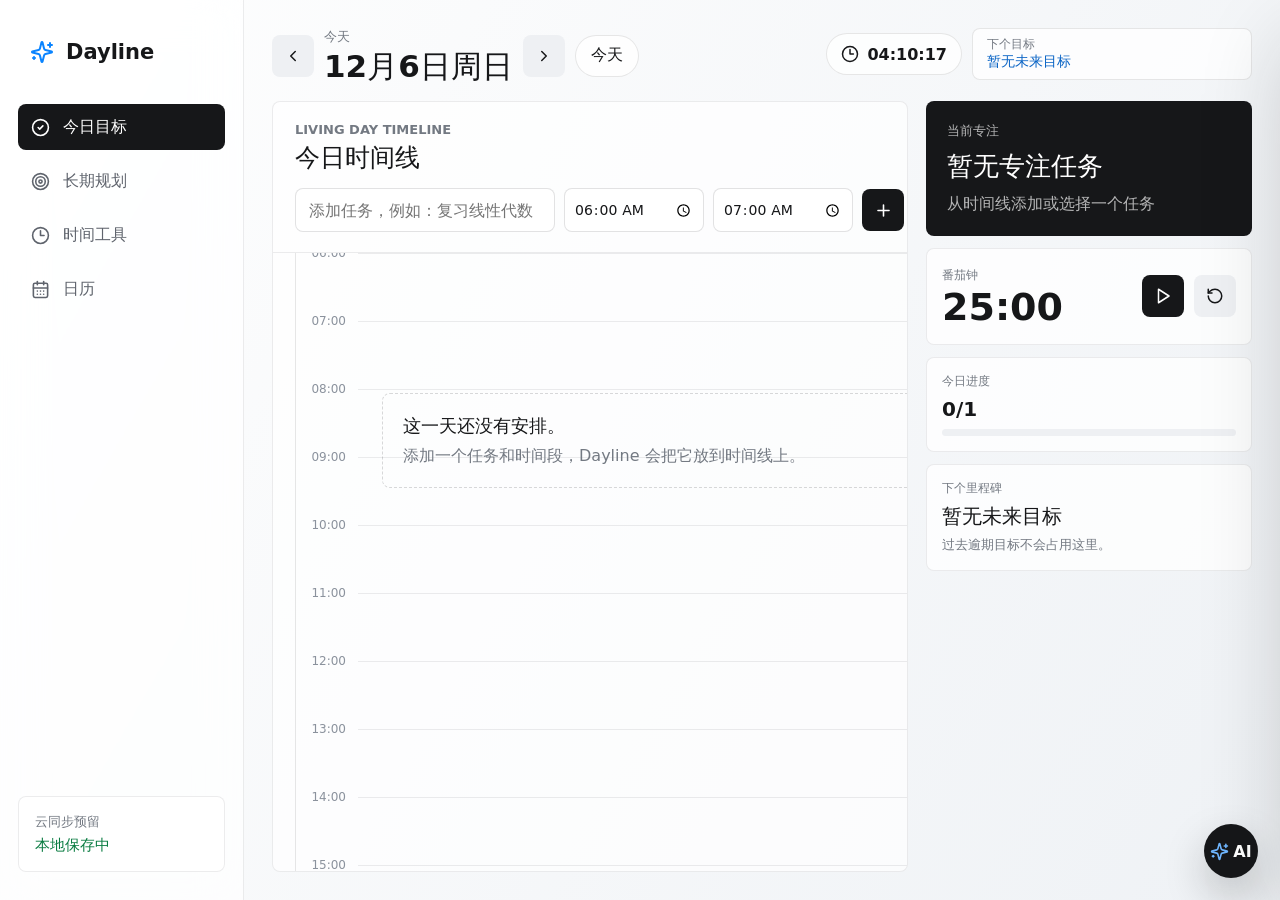
==== commit 3f4455cf: "Publish PWA cache reset entry" ====
--- a/index.html
+++ b/index.html
@@ -8,7 +8,7 @@
     <meta name="apple-mobile-web-app-capable" content="yes" />
     <meta name="apple-mobile-web-app-status-bar-style" content="default" />
     <meta name="apple-mobile-web-app-title" content="Dayline" />
-    <link rel="manifest" href="./manifest.webmanifest" />
+    <link rel="manifest" href="./manifest.webmanifest?v=12" />
     <link rel="icon" type="image/svg+xml" href="./icon.svg" />
     <link rel="apple-touch-icon" href="./apple-touch-icon.png" />
     <title>Dayline</title>
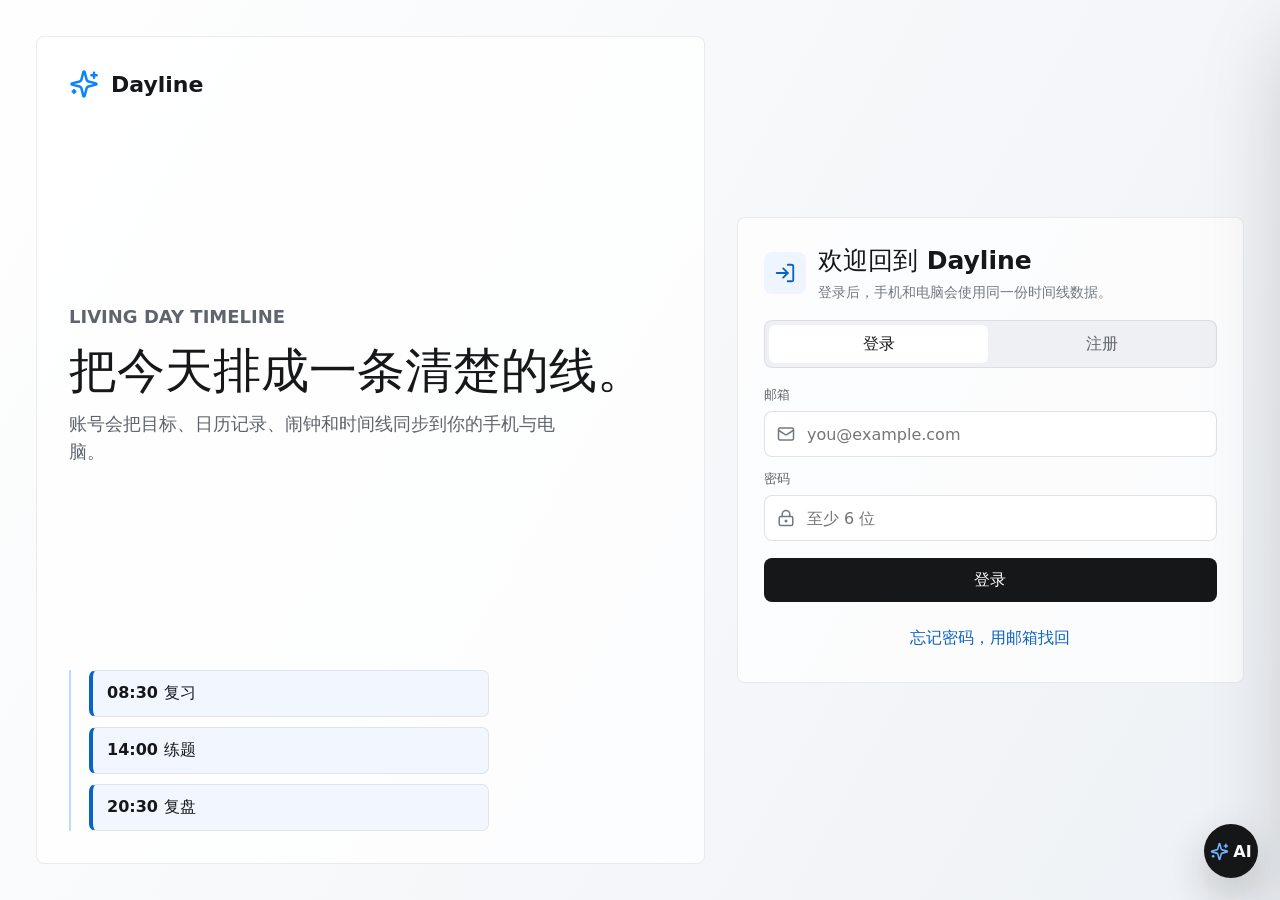
==== commit 23bf42e2: "Restore cloud-enabled GitHub Pages build" ====
--- a/index.html
+++ b/index.html
@@ -8,11 +8,11 @@
     <meta name="apple-mobile-web-app-capable" content="yes" />
     <meta name="apple-mobile-web-app-status-bar-style" content="default" />
     <meta name="apple-mobile-web-app-title" content="Dayline" />
-    <link rel="manifest" href="./manifest.webmanifest?v=12" />
+    <link rel="manifest" href="./manifest.webmanifest?v=13" />
     <link rel="icon" type="image/svg+xml" href="./icon.svg" />
     <link rel="apple-touch-icon" href="./apple-touch-icon.png" />
     <title>Dayline</title>
-    <script type="module" crossorigin src="./assets/index-BSm2ikqy.js"></script>
+    <script type="module" crossorigin src="./assets/index-gsDyd13D.js"></script>
     <link rel="stylesheet" crossorigin href="./assets/index-CUMd4L4g.css">
   </head>
   <body>
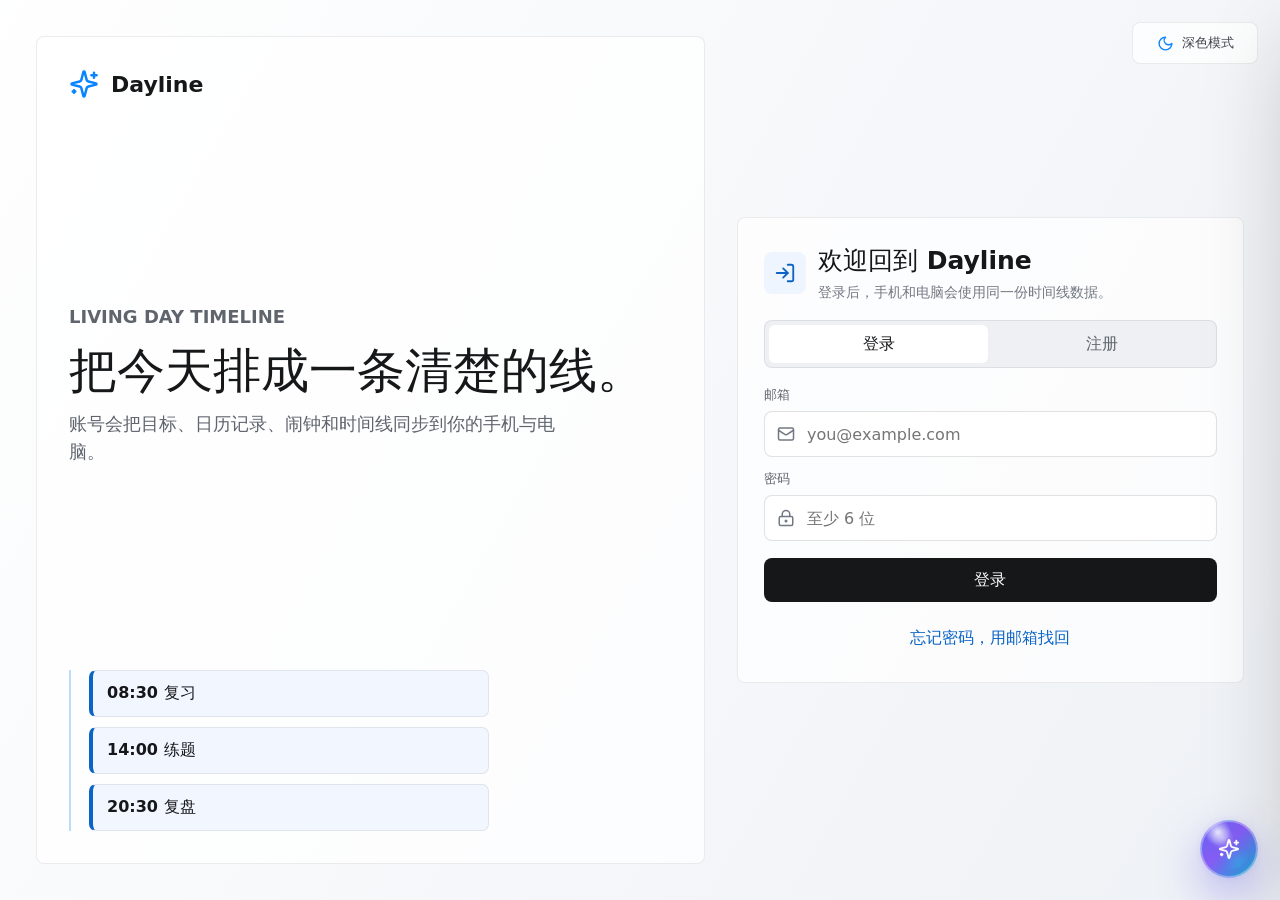
==== commit 79938b47: "Publish Flow orb and sleep records PWA" ====
--- a/index.html
+++ b/index.html
@@ -12,8 +12,8 @@
     <link rel="icon" type="image/svg+xml" href="./icon.svg" />
     <link rel="apple-touch-icon" href="./apple-touch-icon.png" />
     <title>Dayline</title>
-    <script type="module" crossorigin src="./assets/index-gsDyd13D.js"></script>
-    <link rel="stylesheet" crossorigin href="./assets/index-CUMd4L4g.css">
+    <script type="module" crossorigin src="./assets/index-DoomPHo6.js"></script>
+    <link rel="stylesheet" crossorigin href="./assets/index-CAHX9lej.css">
   </head>
   <body>
     <div id="root"></div>
--- a/assets/index-CAHX9lej.css
+++ b/assets/index-CAHX9lej.css
@@ -0,0 +1 @@
+:root{color:#161719;background:#f5f6f8;color-scheme:light;font-family:Inter,ui-sans-serif,system-ui,-apple-system,BlinkMacSystemFont,Segoe UI,Noto Sans CJK SC,Microsoft YaHei,sans-serif;font-synthesis:none;text-rendering:optimizeLegibility;-webkit-font-smoothing:antialiased}:root[data-theme=dark]{color:#edf1f7;background:#0d1016;color-scheme:dark}*{box-sizing:border-box}body{min-width:1040px;min-height:720px;margin:0;overflow:hidden}.crash-shell{display:grid;min-height:100dvh;place-items:center;padding:24px;background:#f5f6f8}.crash-panel{display:grid;gap:14px;width:min(520px,100%);padding:26px;border:1px solid rgba(22,23,25,.1);border-radius:10px;background:#ffffffeb}.crash-panel span{color:#0a64c5;font-size:13px;font-weight:780}.crash-panel h1{margin:0;font-size:28px}.crash-panel p{margin:0;color:#5f646d;line-height:1.55}.crash-panel code{overflow:auto;padding:10px 12px;border-radius:8px;background:#f1f2f4;color:#3f444c;font-size:12px}.crash-panel div{display:flex;flex-wrap:wrap;gap:10px}.crash-panel button{min-height:40px;border:0;border-radius:8px;padding:0 14px;background:#161719;color:#fff;font-weight:740}.crash-panel button+button{background:#eef0f3;color:#161719}button,input,textarea{font:inherit}button{cursor:pointer}.app-shell{display:grid;grid-template-columns:244px 1fr;width:100vw;height:100vh;background:linear-gradient(120deg,#ffffffeb,#ecf0f4b3),#f5f6f8;color:#161719}.side-rail{display:flex;flex-direction:column;gap:28px;padding:28px 18px;border-right:1px solid rgba(22,23,25,.08);background:#ffffffb3;-webkit-backdrop-filter:blur(22px);backdrop-filter:blur(22px)}.brand-mark{display:flex;align-items:center;gap:12px;height:48px;padding:0 12px;font-weight:760;font-size:21px}.brand-mark svg{color:#0a84ff}.nav-stack{display:grid;gap:8px}.nav-button{display:grid;grid-template-columns:22px 1fr;align-items:center;gap:10px;width:100%;height:46px;padding:0 13px;border:0;border-radius:8px;background:transparent;color:#5f646d;text-align:left;transition:background .18s ease,color .18s ease,transform .18s ease}.nav-button:hover,.nav-button.active{background:#161719;color:#fff}.nav-button:active{transform:scale(.98)}.sync-note{display:grid;gap:5px;margin-top:auto;padding:16px;border:1px solid rgba(22,23,25,.08);border-radius:8px;background:#fff}.sync-note span,.metric span,.eyebrow,.panel-heading p,.goal-body p,.alarm-item span,.empty-copy,.unit-label{color:#737982;font-size:13px}.sync-note strong{color:#0a7c42;font-size:15px}.sync-state.error{color:#d13b32}.sync-state.saving,.sync-state.loading{color:#0a64c5}.sync-signout{display:inline-flex;align-items:center;justify-content:center;gap:6px;width:100%;height:34px;margin-top:8px;border:0;border-radius:7px;background:#eef0f3;color:#3f444c;font-size:13px;font-weight:720}.theme-toggle{display:inline-flex;align-items:center;justify-content:center;gap:8px;width:100%;min-height:42px;border:1px solid rgba(22,23,25,.08);border-radius:8px;background:#ffffffbd;color:#3f444c;font-size:13px;font-weight:740}.theme-toggle.active{background:#161719;color:#fff}.theme-toggle svg{color:#0a84ff}.main-stage{display:grid;grid-template-rows:auto 1fr;gap:18px;min-width:0;padding:28px;overflow:hidden}.top-strip{display:flex;align-items:flex-start;justify-content:space-between;gap:24px}.date-switcher,.top-context{display:flex;align-items:center;gap:10px}.top-context{justify-content:flex-end;min-width:430px}.top-strip h1,.date-switcher h1{max-width:520px;margin:4px 0 0;font-size:31px;line-height:1.08;font-weight:760}.eyebrow{margin:0;font-weight:720;text-transform:uppercase}.clock-pill{display:flex;align-items:center;gap:8px;min-width:132px;height:42px;padding:0 14px;border:1px solid rgba(22,23,25,.1);border-radius:999px;background:#ffffffc7;font-weight:720}.today-chip,.milestone-pill{border:1px solid rgba(22,23,25,.1);background:#ffffffc2}.today-chip{height:42px;padding:0 15px;border-radius:999px;color:#161719;font-weight:720}.milestone-pill{display:grid;gap:2px;min-width:280px;max-width:420px;min-height:52px;padding:8px 14px;border-radius:8px}.milestone-pill span{color:#737982;font-size:12px;line-height:1.2}.milestone-pill strong{overflow:hidden;color:#0a64c5;font-size:14px;line-height:1.25;text-overflow:ellipsis;white-space:nowrap}.account-chip{display:inline-flex;align-items:center;justify-content:center;gap:7px;height:42px;min-width:122px;padding:0 13px;border:1px solid rgba(22,23,25,.1);border-radius:999px;background:#ffffffc7;color:#3f444c;font-size:13px;font-weight:720}.account-chip span{max-width:118px;overflow:hidden;text-overflow:ellipsis;white-space:nowrap}.metric{display:grid;gap:7px;min-height:86px;padding:17px;border:1px solid rgba(22,23,25,.08);border-radius:8px;background:#ffffffb8}.metric strong{font-size:26px;line-height:1}.metric.green strong{color:#0a7c42}.metric.red strong{color:#d13b32}.metric.blue strong{color:#0a64c5}.day-planner{display:grid;grid-template-columns:minmax(0,1fr) 326px;gap:18px;min-height:0}.timeline-canvas{display:grid;grid-template-rows:auto 1fr;min-width:0;min-height:0;border:1px solid rgba(22,23,25,.08);border-radius:8px;background:#ffffffb3;overflow:hidden}.timeline-toolbar{display:grid;gap:14px;padding:20px 22px;border-bottom:1px solid rgba(22,23,25,.08)}.timeline-toolbar h2{margin:4px 0 0;font-size:25px}.timeline-add-form{display:grid;grid-template-columns:minmax(260px,1fr) 140px 140px 42px;align-items:center;width:100%;gap:9px}.timeline-add-form input[type=time]{padding:0 9px;font-size:14px}.timeline-scroll{min-height:0;overflow:auto}.timeline-board{position:relative;margin:0 22px 22px;min-width:640px;border-left:1px solid rgba(22,23,25,.1)}.timeline-hour{position:absolute;left:0;right:0;display:grid;grid-template-columns:62px 1fr;align-items:center;color:#8b929d;font-size:12px;transform:translateY(-50%);pointer-events:none}.timeline-hour span{padding-right:12px;text-align:right}.timeline-hour i{height:1px;background:#16171914}.timeline-task{position:absolute;left:86px;right:18px;display:grid;align-content:start;gap:5px;padding:10px 14px;border:1px solid rgba(10,100,197,.24);border-left:4px solid #0a64c5;border-radius:7px;background:#eef5fff0;color:#161719;text-align:left;box-shadow:none;overflow:hidden;touch-action:none}.timeline-task:hover,.timeline-task.focused{border-color:#0a84ffa6;background:#fff}.timeline-task.completed{border-color:#0a7c4252;border-left-color:#0a7c42;background:#f0fbf4}.timeline-task span{color:#5f646d;font-size:12px;font-weight:720}.timeline-task strong{overflow:hidden;font-size:16px;text-overflow:ellipsis;white-space:nowrap}.current-time-line{position:absolute;left:72px;right:0;z-index:5;height:2px;background:#d13b32;pointer-events:none}.current-time-line span{position:absolute;left:0;top:-12px;padding:2px 7px;border-radius:999px;background:#d13b32;color:#fff;font-size:12px;font-weight:720;transform:translate(-100%)}.timeline-empty{position:absolute;left:86px;right:18px;top:140px;display:grid;gap:8px;padding:20px;border:1px dashed rgba(22,23,25,.16);border-radius:8px;color:#737982}.timeline-empty strong{color:#161719;font-size:18px}.focus-sidebar{display:grid;grid-auto-rows:min-content;align-content:start;gap:12px;min-height:0;overflow:auto}.focus-module,.side-section{border:1px solid rgba(22,23,25,.08);border-radius:8px;background:#ffffffc2}.focus-module{display:grid;gap:12px;padding:20px;background:#161719;color:#fff}.focus-module h2{margin:0;font-size:26px;line-height:1.12}.focus-module p{margin:0;color:#ffffffad}.focus-actions{display:flex;gap:9px}.focus-actions .primary-action{flex:1;background:#fff;color:#161719}.side-section{display:grid;gap:8px;padding:15px}.side-section span{color:#737982;font-size:12px;font-weight:720}.side-section strong{font-size:20px;line-height:1.15}.side-section p{margin:0;color:#737982;font-size:13px;line-height:1.45}.pomodoro-box{grid-template-columns:1fr auto;align-items:center}.pomodoro-box strong{display:block;margin-top:2px;font-size:38px;font-variant-numeric:tabular-nums}.notification-box{background:linear-gradient(180deg,#ffffffd6,#f6faffd1)}.notification-box .primary-action{width:100%}.progress-track{height:7px;border-radius:999px;background:#eef0f3;overflow:hidden}.progress-track i{display:block;height:100%;border-radius:inherit;background:#0a7c42}.unscheduled-list{display:grid;gap:6px}.unscheduled-list button{min-height:34px;border:0;border-radius:6px;background:#f1f2f4;color:#161719;text-align:left;padding:7px 9px}.workspace-grid,.time-grid{display:grid;min-height:0;gap:16px}.workspace-grid{grid-template-columns:minmax(0,1.2fr) minmax(340px,.8fr)}.time-grid{grid-template-columns:minmax(420px,.95fr) minmax(460px,1.05fr);grid-template-rows:minmax(230px,auto) minmax(380px,1fr);overflow:auto;padding-right:2px}.tool-panel,.focus-panel{min-width:0;min-height:0;border:1px solid rgba(22,23,25,.08);border-radius:8px;background:#ffffffd6;box-shadow:0 18px 50px #19202d14}.tool-panel{display:flex;flex-direction:column;gap:18px;padding:22px;overflow:hidden}.panel-heading{display:grid;grid-template-columns:42px 1fr;align-items:center;gap:12px}.heading-icon{display:grid;place-items:center;width:42px;height:42px;border-radius:8px;background:#eef5ff;color:#0a64c5}.panel-heading h2{margin:0;font-size:22px;line-height:1.1}.panel-heading p{margin:5px 0 0}.inline-form,.form-row,.button-row{display:flex;align-items:center;gap:10px}.stack-form{display:grid;gap:10px}.stack-form.compact{grid-template-columns:minmax(130px,1fr) minmax(190px,1.2fr) auto;align-items:center}input,textarea{width:100%;border:1px solid rgba(22,23,25,.12);border-radius:8px;background:#fff;color:#161719;outline:none;transition:border-color .16s ease,box-shadow .16s ease}input{height:44px;padding:0 13px}textarea{resize:none;padding:12px 13px}input:focus,textarea:focus{border-color:#0a84ff;box-shadow:0 0 0 4px #0a84ff1f}.icon-action,.primary-action,.status-toggle{display:inline-flex;align-items:center;justify-content:center;border:0;border-radius:8px;transition:transform .15s ease,background .15s ease,color .15s ease}.icon-action{flex:0 0 auto;width:42px;height:42px;background:#eef0f3;color:#161719}.icon-action.primary,.primary-action{background:#161719;color:#fff}.primary-action{gap:8px;min-width:104px;height:44px;padding:0 17px;font-weight:720}.primary-action:disabled{cursor:not-allowed;background:#c9ced6;color:#fff;transform:none}.primary-action.danger{background:#d13b32}.icon-action.ghost{width:36px;height:36px;background:transparent;color:#737982}.icon-action:hover,.primary-action:hover,.status-toggle:hover{transform:translateY(-1px)}.goal-list,.alarm-list{display:grid;gap:10px;overflow:auto;padding-right:2px}.goal-item,.alarm-item{display:grid;grid-template-columns:34px 1fr 38px;align-items:center;gap:12px;min-height:70px;padding:12px;border:1px solid rgba(22,23,25,.08);border-radius:8px;background:#fff}.goal-item.completed{border-color:#0a7c4247;background:#f0fbf4}.goal-item.overdue{border-color:#d13b3247;background:#fff3f2}.goal-item.open{background:#fff}.status-toggle{width:34px;height:34px;background:transparent;color:#8b929d}.goal-item.completed .status-toggle,.goal-item.completed .goal-title-row span{color:#0a7c42}.goal-item.overdue .status-toggle,.goal-item.overdue .goal-title-row span{color:#d13b32}.goal-body{min-width:0}.goal-title-row{display:flex;align-items:center;justify-content:space-between;gap:12px}.goal-title-row strong,.alarm-item strong,.mini-goal{overflow:hidden;text-overflow:ellipsis;white-space:nowrap}.goal-title-row strong{min-width:0}.goal-title-row span{flex:0 0 auto;font-size:12px;font-weight:760}.goal-body p{margin:4px 0 0;overflow:hidden;text-overflow:ellipsis;white-space:nowrap}.empty-copy{margin:0;padding:18px;border:1px dashed rgba(22,23,25,.14);border-radius:8px;background:#ffffff80}.focus-panel{display:flex;flex-direction:column;justify-content:space-between;gap:24px;padding:28px;color:#fff;background:linear-gradient(135deg,#161719f5,#232932f5),#161719}.focus-time{display:grid;gap:4px}.focus-time span{color:#ffffffa6}.focus-time strong{font-size:58px;line-height:1}.focus-copy h2{margin:8px 0;font-size:31px;line-height:1.12}.focus-copy p:last-child{max-width:360px;color:#ffffffad}.clock-face strong{font-size:76px;line-height:1}.clock-face span{color:#737982;font-size:17px}.focus-total-strip{display:grid;gap:6px;margin-top:12px;padding-top:16px;border-top:1px solid rgba(22,23,25,.08)}.focus-total-strip span{color:#737982;font-size:13px;font-weight:720}.focus-total-strip strong{color:#0a7c42;font-size:34px;line-height:1}.timer-panel{justify-content:space-between}.clock-face,.stopwatch-panel{min-height:230px}.countdown-panel,.alarm-panel{min-height:380px}.time-number{font-size:64px;line-height:1;font-weight:760;font-variant-numeric:tabular-nums}.alarm-panel{grid-column:2;grid-row:2;gap:20px}.alarm-panel .stack-form.compact{grid-template-columns:1fr;align-items:stretch}.alarm-panel .primary-action{width:100%}.alarm-panel .alarm-list{flex:1;min-height:180px;padding-top:12px;border-top:1px solid rgba(22,23,25,.08)}.alarm-item.enabled{border-color:#0a84ff47}.alarm-item.enabled .status-toggle{color:#0a64c5}.alarm-item div{display:grid;gap:3px;min-width:0}.calendar-workspace{display:grid;grid-template-columns:minmax(0,1fr) 340px;gap:16px;min-height:0}.calendar-panel{overflow:hidden}.calendar-header{display:flex;align-items:center;justify-content:space-between;gap:16px}.holiday-toggle{display:inline-flex;align-items:center;gap:7px;min-height:40px;padding:0 10px;border:1px solid rgba(22,23,25,.1);border-radius:999px;background:#ffffffb8;color:#3f444c;font-size:13px;font-weight:720;white-space:nowrap}.holiday-toggle input{width:16px;height:16px;padding:0}.weekday-row,.calendar-grid{display:grid;grid-template-columns:repeat(7,minmax(0,1fr))}.weekday-row{gap:8px;color:#737982;font-size:13px;font-weight:720;text-align:center}.calendar-preview-strip{display:grid;grid-template-columns:minmax(150px,.3fr) minmax(0,1fr);align-items:center;gap:12px;min-height:58px;padding:10px 12px;border:1px solid rgba(22,23,25,.08);border-radius:8px;background:linear-gradient(180deg,#ffffffe0,#f7f9fce6)}.calendar-preview-strip>div:first-child{display:grid;gap:3px}.calendar-preview-strip span:first-child{color:#737982;font-size:12px;font-weight:720}.calendar-preview-strip strong{overflow:hidden;color:#161719;font-size:17px;line-height:1.2;text-overflow:ellipsis;white-space:nowrap}.calendar-preview-goals{display:flex;align-items:center;gap:6px;min-width:0;overflow:hidden}.preview-goal,.preview-more,.preview-empty,.preview-focus,.preview-holiday{display:inline-flex;align-items:center;max-width:210px;min-height:28px;padding:5px 9px;border-radius:999px;font-size:12px;font-weight:720;line-height:1.2}.preview-goal{overflow:hidden;text-overflow:ellipsis;white-space:nowrap}.preview-goal.done{background:#e8f8ee;color:#0a7c42}.preview-goal.planned{background:#eef5ff;color:#0a64c5}.preview-holiday.holiday{flex:0 0 auto;background:#fff0ee;color:#b92d25}.preview-holiday.workday{flex:0 0 auto;background:#fff8e8;color:#8a5b00}.preview-more{flex:0 0 auto;background:#eef0f3;color:#737982}.preview-empty{background:#f1f2f4;color:#737982}.preview-focus{flex:0 0 auto;background:#eef5ff;color:#0a64c5}.calendar-grid{flex:1;min-height:0;gap:8px}.day-cell{display:flex;flex-direction:column;align-items:stretch;text-align:left;gap:8px;min-height:88px;padding:10px;border:1px solid rgba(22,23,25,.08);border-radius:8px;background:#fff;overflow:hidden;transition:border-color .15s ease,background-color .15s ease,box-shadow .15s ease,transform .15s ease}.day-cell.heat-1{border-color:#1e965f24;background:linear-gradient(180deg,#fbfffd,#f1fbf5)}.day-cell.heat-2{border-color:#1e965f38;background:linear-gradient(180deg,#f7fef9,#e4f7ec)}.day-cell.heat-3{border-color:#1e965f52;background:linear-gradient(180deg,#f0fbf4,#d3f1df)}.day-cell.heat-4{border-color:#1e965f70;background:linear-gradient(180deg,#e9f8ef,#bfe8cf)}.day-cell:hover{border-color:#0a84ff47;transform:translateY(-1px)}.day-cell.outside{opacity:.42}.day-cell.is-today{border-color:#0a84ff66;box-shadow:inset 0 0 0 1px #0a84ff38}.day-cell.is-selected{border-color:#0a84ffb8;box-shadow:inset 0 0 0 2px #0a84ff52}.day-cell.has-holiday.holiday{border-color:#b92d2533}.day-cell.has-holiday.holiday .day-number{color:#b92d25}.day-cell.has-holiday.workday .day-number{color:#8a5b00}.day-number-row{display:flex;align-items:center;justify-content:space-between;min-width:0;gap:6px}.day-number{font-weight:760}.day-heat-count{display:inline-flex;align-items:center;justify-content:center;min-width:21px;height:21px;padding:0 6px;border:1px solid rgba(10,124,66,.14);border-radius:999px;background:#ffffffb8;color:#0a7c42;font-size:11px;font-weight:780;line-height:1}.day-holiday{overflow:hidden;height:18px;font-size:11px;font-weight:760;line-height:18px;text-overflow:ellipsis;white-space:nowrap}.day-holiday.holiday{color:#b92d25}.day-holiday.workday{color:#8a5b00}.day-goals{display:grid;gap:4px;min-width:0}.mini-goal,.mini-more{display:block;height:20px;padding:3px 7px;border-radius:6px;background:#eef5ff;color:#0a64c5;font-size:12px;line-height:14px}.mini-goal.done{background:#e8f8ee;color:#0a7c42}.mini-more{background:#f1f2f4;color:#737982}.history-panel{min-height:0}.history-date-row{display:grid;gap:8px;padding-bottom:14px;border-bottom:1px solid rgba(22,23,25,.08)}.history-date-row span{color:#0a64c5;font-size:17px;font-weight:760}.history-holiday{width:max-content;padding:4px 8px;border-radius:999px;font-size:12px;font-weight:760}.history-holiday.holiday{background:#fff0ee;color:#b92d25}.history-holiday.workday{background:#fff8e8;color:#8a5b00}.history-focus-total{display:grid;gap:5px;padding:13px 14px;border:1px solid rgba(10,132,255,.14);border-radius:8px;background:#eef5ff}.history-focus-total span{color:#5f646d;font-size:12px;font-weight:720}.history-focus-total strong{color:#0a64c5;font-size:24px;line-height:1}.history-panel .goal-list{flex:1;min-height:0}.history-panel .goal-item{min-height:64px}.alarm-layer{position:fixed;top:0;right:0;bottom:0;left:0;z-index:40;display:grid;place-items:center;background:#16171957;-webkit-backdrop-filter:blur(16px);backdrop-filter:blur(16px)}.alarm-modal{display:grid;grid-template-columns:42px minmax(260px,1fr) auto;align-items:center;gap:16px;width:min(640px,calc(100vw - 64px));padding:24px;border-radius:8px;background:#fff;box-shadow:0 24px 90px #00000038}.alarm-modal svg{color:#d13b32}.alarm-modal h2{margin:4px 0}.alarm-modal p{margin:0;color:#737982}.sleep-layer{position:fixed;top:0;right:0;bottom:0;left:0;z-index:62;display:grid;place-items:center;padding:22px;background:#1617193d;-webkit-backdrop-filter:blur(14px);backdrop-filter:blur(14px)}.sleep-modal{display:grid;gap:18px;width:min(430px,100%);padding:22px;border:1px solid rgba(22,23,25,.1);border-radius:10px;background:#fffffff5;box-shadow:0 28px 90px #16171938}.sleep-modal-heading{display:grid;grid-template-columns:42px 1fr;align-items:center;gap:12px}.sleep-modal-heading h2{margin:2px 0 4px;font-size:24px;line-height:1.1}.sleep-modal-heading span,.sleep-time-grid label>span,.sleep-duration-preview span,.sleep-record-card span{color:#737982;font-size:13px;font-weight:720}.sleep-time-grid{display:grid;grid-template-columns:1fr 1fr;gap:10px}.sleep-time-grid label{display:grid;gap:7px}.sleep-duration-preview,.sleep-record-card{display:grid;gap:8px;padding:14px;border:1px solid rgba(10,100,197,.12);border-radius:8px;background:linear-gradient(180deg,#eef5ffd1,#ffffffeb)}.sleep-duration-preview strong,.sleep-record-card strong{font-size:25px;line-height:1.1}.sleep-summary .primary-action,.sleep-record-card .primary-action{width:100%}.sleep-record-card>div{display:flex;align-items:baseline;justify-content:space-between;gap:10px}.sleep-record-card p{margin:0;color:#5f646d;font-size:13px;line-height:1.45}.auth-shell{position:relative;display:grid;grid-template-columns:minmax(420px,.95fr) minmax(390px,.72fr);gap:32px;min-height:100dvh;padding:36px;background:linear-gradient(120deg,#fffffff0,#ebeff4b8),#f6f7f9;color:#161719}.auth-theme-toggle{position:absolute;top:22px;right:22px;z-index:2;width:auto;min-width:126px;padding:0 13px;-webkit-backdrop-filter:blur(16px);backdrop-filter:blur(16px)}.auth-hero,.auth-panel{min-width:0;border:1px solid rgba(22,23,25,.08);border-radius:8px;background:#ffffffb8}.auth-hero{display:flex;flex-direction:column;justify-content:space-between;padding:32px;overflow:hidden}.auth-brand{display:inline-flex;align-items:center;gap:12px;width:max-content;font-size:22px;font-weight:780}.auth-brand svg{color:#0a84ff}.auth-copy{display:grid;gap:14px;max-width:620px}.auth-copy h1{margin:0;font-size:48px;line-height:1.05;font-weight:780}.auth-copy p{margin:0;max-width:520px;color:#5f646d;font-size:18px;line-height:1.55}.auth-preview-line{display:grid;gap:10px;max-width:420px;padding-left:18px;border-left:2px solid rgba(10,132,255,.28)}.auth-preview-line span{display:block;padding:12px 14px;border:1px solid rgba(22,23,25,.08);border-left:4px solid #0a64c5;border-radius:7px;background:#eef5ffd1;font-weight:720}.auth-panel{align-self:center;display:grid;gap:18px;padding:26px}.auth-panel-heading{display:grid;grid-template-columns:42px 1fr;align-items:center;gap:12px}.auth-panel-heading h2{margin:0;font-size:25px}.auth-panel-heading p{margin:5px 0 0;color:#737982;font-size:14px;line-height:1.45}.auth-tabs{display:grid;grid-template-columns:repeat(2,1fr);gap:4px;padding:4px;border:1px solid rgba(22,23,25,.08);border-radius:8px;background:#eef0f3}.auth-tabs button{height:38px;border:0;border-radius:6px;background:transparent;color:#5f646d;font-weight:720}.auth-tabs button.active{background:#fff;color:#161719}.auth-form{display:grid;gap:13px}.auth-form label{display:grid;gap:7px}.auth-form label>span{color:#5f646d;font-size:13px;font-weight:720}.auth-input{display:grid;grid-template-columns:22px 1fr;align-items:center;gap:8px;height:46px;padding:0 12px;border:1px solid rgba(22,23,25,.12);border-radius:8px;background:#fff;color:#737982}.auth-input:focus-within{border-color:#0a84ff;box-shadow:0 0 0 4px #0a84ff1f}.auth-input input{height:42px;padding:0;border:0;border-radius:0}.auth-input input:focus{box-shadow:none}.auth-submit{width:100%;margin-top:4px}.auth-link{height:36px;border:0;background:transparent;color:#0a64c5;font-weight:720}.auth-message{margin:0;padding:10px 12px;border-radius:8px;font-size:13px;line-height:1.45}.auth-message.error{background:#fff3f2;color:#b92d25}.auth-message.success{background:#f0fbf4;color:#0a7c42}.splash-screen{position:fixed;top:0;right:0;bottom:0;left:0;z-index:50;display:grid;place-items:center;background:#f6f7f9;animation:splashExit .38s ease 1.42s forwards}.splash-inner{display:grid;justify-items:center;gap:18px;color:#161719;animation:splashLift 1.4s cubic-bezier(.2,.8,.2,1) forwards}.splash-inner svg{color:#0a84ff}.splash-inner h2{margin:0;font-size:58px;line-height:1;font-weight:780}.splash-line{width:180px;height:3px;border-radius:999px;background:linear-gradient(90deg,#161719,#0a84ff,#0a7c42);transform-origin:left center;animation:splashLine 1.3s ease forwards}@keyframes splashLine{0%{transform:scaleX(0);opacity:.35}to{transform:scaleX(1);opacity:1}}@keyframes splashLift{0%{transform:translateY(16px);opacity:0}to{transform:translateY(0);opacity:1}}@keyframes splashExit{to{opacity:0;visibility:hidden}}@media (max-width: 1100px){body{min-width:0}.app-shell{grid-template-columns:210px 1fr}.top-strip h1{font-size:31px}.workspace-grid{grid-template-columns:1fr;overflow:auto}.time-grid{grid-template-columns:1fr;grid-template-rows:none}.calendar-workspace{grid-template-columns:1fr;overflow:auto}.alarm-panel{grid-column:auto;grid-row:auto}.focus-time strong,.clock-face strong{font-size:48px}}@media (max-width: 1180px) and (orientation: landscape) and (max-height: 820px){body{min-width:0;min-height:0;overflow:auto}.app-shell{grid-template-columns:86px minmax(0,1fr);min-height:100dvh;height:auto}.side-rail{gap:16px;padding:16px 10px}.brand-mark{justify-content:center;padding:0}.brand-mark span,.nav-button span,.sync-note{display:none}.nav-button{grid-template-columns:1fr;justify-items:center;height:44px;padding:0}.main-stage{min-height:100dvh;padding:16px;overflow:auto}.top-strip{align-items:center;gap:14px}.top-strip h1,.date-switcher h1{max-width:360px;font-size:24px}.top-context{min-width:0}.clock-pill{display:none}.milestone-pill{min-width:188px;max-width:260px}.day-planner{grid-template-columns:minmax(0,1fr) 284px;gap:14px}.timeline-toolbar{gap:10px;padding:14px 16px}.timeline-add-form{grid-template-columns:minmax(180px,1fr) 104px 104px 42px}.focus-module,.side-section{padding:14px}.focus-module h2{font-size:22px}.calendar-workspace{grid-template-columns:minmax(0,1fr) 300px;gap:12px}.calendar-preview-strip{grid-template-columns:minmax(120px,.34fr) minmax(0,1fr)}.weekday-row,.calendar-grid{gap:5px}.day-cell{min-height:70px;padding:7px}.ai-assistant-drawer{top:8px;right:8px;bottom:8px;width:min(430px,calc(100vw - 16px))}}@media (max-width: 900px){.auth-shell{grid-template-columns:1fr;gap:14px;padding:18px 14px}.auth-hero{min-height:auto;gap:28px;padding:22px}.auth-copy h1{font-size:34px}.auth-copy p{font-size:15px}.auth-preview-line{grid-template-columns:repeat(3,minmax(0,1fr));max-width:none;padding-left:0;border-left:0}.auth-preview-line span{min-width:0;padding:10px;overflow:hidden;font-size:13px;text-overflow:ellipsis;white-space:nowrap}.auth-panel{align-self:stretch;padding:20px}body{min-width:0;min-height:100dvh;overflow:auto}.app-shell{display:block;width:100%;min-height:100dvh;height:auto}.main-stage{display:flex;flex-direction:column;min-height:100dvh;padding:18px 16px calc(88px + env(safe-area-inset-bottom));overflow:visible}.side-rail{position:fixed;right:0;bottom:0;left:0;z-index:30;display:block;height:calc(70px + env(safe-area-inset-bottom));padding:8px 12px calc(8px + env(safe-area-inset-bottom));border-top:1px solid rgba(22,23,25,.1);border-right:0;background:#ffffffe6}.brand-mark,.sync-note{display:none}.nav-stack{grid-template-columns:repeat(4,minmax(0,1fr));gap:6px;height:100%}.nav-button{grid-template-columns:1fr;justify-items:center;gap:4px;height:54px;padding:6px 4px;font-size:11px;text-align:center}.nav-button svg{width:18px;height:18px}.top-strip{flex-direction:column;align-items:stretch;gap:12px}.date-switcher{display:grid;grid-template-columns:40px minmax(0,1fr) 40px auto;width:100%;gap:8px}.date-switcher>div{min-width:0}.top-strip h1,.date-switcher h1{max-width:none;margin-top:2px;overflow:hidden;font-size:25px;line-height:1.12;text-overflow:ellipsis;white-space:nowrap}.top-context{display:grid;grid-template-columns:minmax(0,1fr);width:100%;min-width:0}.clock-pill{display:none}.milestone-pill{width:100%;min-width:0;max-width:none;min-height:44px;height:auto;padding:6px 10px}.account-chip{width:100%;min-width:0;height:38px;margin-top:8px}.account-chip span{max-width:none}.milestone-pill span,.milestone-pill strong{line-height:1.25}.day-planner,.workspace-grid,.time-grid,.calendar-workspace{grid-template-columns:1fr;min-height:auto;overflow:visible}.time-grid{grid-template-rows:none}.timeline-canvas,.focus-sidebar{min-height:auto}.timeline-toolbar{padding:16px 14px}.timeline-toolbar h2{font-size:23px}.timeline-add-form{grid-template-columns:minmax(0,1fr) minmax(0,1fr) 42px;gap:8px}.timeline-add-form input:first-child{grid-column:1 / -1}.timeline-add-form input[type=time]{min-width:0;font-size:13px}.timeline-scroll{max-height:calc(100dvh - 296px)}.timeline-board{min-width:0;margin:0 12px 14px}.timeline-hour{grid-template-columns:48px 1fr}.timeline-hour span{padding-right:8px}.timeline-task{left:58px;right:8px;gap:3px;padding:8px 10px}.timeline-task span{font-size:11px}.timeline-task strong{font-size:14px}.current-time-line{left:50px}.current-time-line span{top:-21px;transform:none}.timeline-empty{left:58px;right:8px;padding:14px}.focus-sidebar{overflow:visible}.focus-module{padding:18px}.focus-module h2{font-size:23px}.side-section{padding:14px}.pomodoro-box strong{font-size:34px}.tool-panel{padding:18px;overflow:visible}.panel-heading{grid-template-columns:38px minmax(0,1fr)}.heading-icon{width:38px;height:38px}.panel-heading h2{font-size:20px}.form-row,.inline-form{align-items:stretch}.stack-form.compact{grid-template-columns:1fr}.goal-list,.alarm-list{overflow:visible}.goal-item,.alarm-item{grid-template-columns:32px minmax(0,1fr) 36px;gap:8px;padding:10px}.goal-title-row{align-items:flex-start}.goal-title-row span{font-size:11px}.clock-face,.stopwatch-panel,.countdown-panel,.alarm-panel{min-height:auto}.clock-face strong,.time-number{font-size:50px}.alarm-panel .alarm-list{min-height:0;max-height:none}.calendar-panel{overflow:visible}.calendar-header{align-items:flex-start}.calendar-header>.button-row{flex:0 0 auto}.weekday-row,.calendar-grid{gap:5px}.calendar-preview-strip{grid-template-columns:1fr;align-items:stretch;min-height:0;gap:8px;padding:10px}.calendar-preview-goals{flex-wrap:wrap;overflow:visible}.preview-goal,.preview-more,.preview-empty,.preview-focus{max-width:100%}.day-cell{min-height:72px;padding:7px 5px;gap:5px}.day-heat-count{min-width:18px;height:18px;padding:0 5px;font-size:10px}.mini-goal,.mini-more{height:18px;padding:2px 4px;font-size:10px;line-height:14px}.alarm-modal{grid-template-columns:1fr;width:calc(100vw - 28px);justify-items:center;text-align:center}.alarm-modal .primary-action{width:100%}}@media (max-width: 520px){.auth-shell{gap:12px;padding:12px}.auth-hero{gap:18px;padding:18px}.auth-copy{gap:10px}.auth-copy h1{font-size:28px}.auth-copy p{font-size:14px}.auth-preview-line{display:none}.auth-panel{padding:16px}.auth-panel-heading{grid-template-columns:38px minmax(0,1fr)}.auth-panel-heading h2{font-size:21px}.main-stage{gap:14px;padding:12px 10px calc(82px + env(safe-area-inset-bottom))}.date-switcher{grid-template-columns:38px minmax(0,1fr) 38px 54px}.icon-action{width:40px;height:40px}.today-chip{height:40px;padding:0 10px;font-size:13px}.top-strip h1,.date-switcher h1{font-size:21px}.eyebrow{font-size:11px}.clock-pill{gap:6px;padding:0 10px;font-size:13px}.clock-pill svg{width:16px;height:16px}.milestone-pill strong{font-size:13px;white-space:normal}.timeline-toolbar h2{font-size:21px}.timeline-scroll{max-height:calc(100dvh - 284px)}.focus-actions,.button-row,.form-row{flex-wrap:wrap}.focus-actions .primary-action,.form-row .primary-action{flex:1 1 160px}.tool-panel{padding:16px}.time-number,.clock-face strong{font-size:44px}.calendar-header{display:grid;grid-template-columns:1fr}.calendar-header>.button-row{justify-content:space-between;width:100%}.weekday-row{font-size:11px}.calendar-grid{gap:4px}.calendar-preview-strip{padding:9px}.calendar-preview-strip strong{font-size:15px}.calendar-preview-goals{gap:5px}.preview-goal,.preview-more,.preview-empty,.preview-focus{min-height:24px;padding:4px 7px;font-size:11px}.day-cell{min-height:62px;padding:6px 4px;border-radius:7px}.day-number{font-size:12px}.day-heat-count{min-width:17px;height:17px;padding:0 4px;font-size:9px}.mini-goal:nth-child(n+2){display:none}.goal-item,.alarm-item{grid-template-columns:30px minmax(0,1fr) 34px}}.ai-float-button{position:fixed;right:22px;bottom:22px;z-index:60;display:inline-flex;align-items:center;justify-content:center;width:58px;height:58px;border:1px solid rgba(255,255,255,.38);border-radius:999px;background:radial-gradient(circle at 30% 20%,rgba(255,255,255,.95),transparent 22%),linear-gradient(135deg,#6366f1,#8b5cf6 45%,#06b6d4);color:#fff;box-shadow:0 18px 45px #4f46e559,0 0 0 1px #ffffff61 inset;transform:translateY(0) scale(1);transition:transform .18s ease,box-shadow .18s ease,filter .18s ease;isolation:isolate;overflow:visible}.ai-float-button:before{content:"";position:absolute;top:-8px;right:-8px;bottom:-8px;left:-8px;z-index:-1;border-radius:inherit;background:radial-gradient(circle,rgba(99,102,241,.28),transparent 68%);animation:ai-orb-pulse 2.8s ease-in-out infinite}.ai-float-button:after{content:"";position:absolute;top:7px;right:7px;bottom:7px;left:7px;border-radius:inherit;background:radial-gradient(circle at 35% 24%,rgba(255,255,255,.52),transparent 28%),radial-gradient(circle at 70% 80%,rgba(34,211,238,.38),transparent 36%);opacity:.78;pointer-events:none}.ai-float-button:hover{filter:saturate(1.08);box-shadow:0 22px 54px #4f46e56b,0 0 28px #06b6d438,0 0 0 1px #ffffff6b inset;transform:translateY(-3px) scale(1.015)}.ai-float-button:active{transform:translateY(0) scale(.96)}.ai-float-button.active{box-shadow:0 24px 64px #4f46e57a,0 0 36px #06b6d447,0 0 0 1px #ffffff75 inset}.ai-float-button.active .ai-orb-core{transform:rotate(90deg)}.ai-orb-core{position:relative;z-index:1;display:grid;place-items:center;width:34px;height:34px;border-radius:inherit;color:#fff;text-shadow:0 1px 18px rgba(255,255,255,.48);transition:transform .18s ease}.ai-float-label{position:absolute;right:68px;top:50%;width:max-content;max-width:130px;padding:8px 11px;border:1px solid rgba(255,255,255,.52);border-radius:999px;background:#ffffffc7;color:#161719;font-size:12px;font-weight:780;box-shadow:0 14px 35px #16171929;opacity:0;pointer-events:none;transform:translate(8px,-50%);transition:opacity .16s ease,transform .16s ease;-webkit-backdrop-filter:blur(18px);backdrop-filter:blur(18px)}.ai-float-button:hover .ai-float-label,.ai-float-button:focus-visible .ai-float-label{opacity:1;transform:translateY(-50%)}.ai-backdrop{position:fixed;top:0;right:0;bottom:0;left:0;z-index:58;border:0;background:#1617192e;-webkit-backdrop-filter:blur(8px);backdrop-filter:blur(8px)}.ai-assistant-drawer{position:fixed;top:16px;right:16px;bottom:16px;z-index:61;display:grid;grid-template-rows:auto 1fr;width:min(460px,calc(100vw - 32px));border:1px solid rgba(22,23,25,.1);border-radius:10px;background:#fffffff5;box-shadow:0 26px 90px #16171938;transform:translate(calc(100% + 28px));transition:transform .22s ease;overflow:hidden}.ai-assistant-drawer.open{transform:translate(0)}.ai-drawer-header{display:flex;align-items:center;justify-content:space-between;gap:16px;padding:18px 18px 14px;border-bottom:1px solid rgba(22,23,25,.08)}.ai-drawer-header span,.ai-section h3,.ai-result-summary span{color:#737982;font-size:12px;font-weight:760}.ai-drawer-header h2{margin:3px 0 0;font-size:23px;line-height:1.1}.ai-drawer-body{min-height:0;overflow:auto;padding:16px 18px 18px}.ai-loading-strip{position:sticky;top:0;z-index:2;display:grid;grid-template-columns:18px 1fr;align-items:center;gap:9px;margin:0 0 14px;padding:10px 11px;border:1px solid rgba(10,132,255,.18);border-radius:8px;background:#eef5fff5;color:#0a64c5;font-size:13px;font-weight:760;overflow:hidden}.ai-loading-strip svg{animation:aiPulse .9s ease-in-out infinite alternate}.ai-loading-strip i{grid-column:1 / -1;height:2px;border-radius:999px;background:linear-gradient(90deg,transparent,#0a84ff,transparent);animation:aiLoadingSweep 1.5s ease-in-out infinite}.ai-step{display:grid;gap:14px}.ai-helper-copy{margin:0;color:#5f646d;line-height:1.55}.ai-step textarea{min-height:96px}.ai-input-footer,.ai-button-grid,.ai-check-row,.ai-draft-grid{display:flex;align-items:center;gap:10px}.ai-input-footer{justify-content:space-between;color:#8b929d;font-size:12px}.ai-voice-status{flex:1 1 auto;min-width:0;overflow:hidden;color:#737982;text-align:center;text-overflow:ellipsis;white-space:nowrap}.ai-voice-button,.ai-secondary-action,.ai-delete-action{display:inline-flex;align-items:center;justify-content:center;gap:7px;min-height:38px;border:0;border-radius:8px;padding:0 12px;font-weight:720}.ai-voice-button{background:#f1f2f4;color:#3f444c}.ai-voice-button.recording{background:#fff0ee;color:#b92d25}.ai-secondary-action{background:#eef0f3;color:#161719}.ai-delete-action{width:max-content;background:#fff3f2;color:#b92d25}.ai-button-grid{flex-wrap:wrap}.ai-button-grid .primary-action,.ai-button-grid .ai-secondary-action{flex:1 1 180px}.ai-state-card,.ai-result-summary,.ai-section,.ai-draft-item{border:1px solid rgba(22,23,25,.08);border-radius:8px;background:#fff}.ai-state-card{display:grid;gap:10px;margin:18px;padding:18px}.ai-state-card.success{border-color:#0a7c4233;background:#f0fbf4}.ai-state-card p,.ai-read-item p,.ai-empty{margin:0;color:#737982;line-height:1.45}.ai-empty.warning{padding:10px;border-radius:8px;background:#fff8e8;color:#8a5b00}.ai-result-summary{display:grid;gap:6px;padding:13px}.ai-result-summary strong{line-height:1.45}.ai-section{display:grid;gap:9px;padding:13px}.ai-section h3{margin:0}.ai-insight-grid{display:grid;gap:10px}.ai-insight-card{display:grid;gap:11px;padding:13px;border:1px solid rgba(22,23,25,.08);border-radius:8px;background:linear-gradient(180deg,#fffffffa,#f7f9fcf0)}.ai-insight-heading{display:grid;grid-template-columns:38px 1fr;align-items:center;gap:10px}.ai-insight-heading h3{margin:0;color:#161719;font-size:15px;line-height:1.15}.ai-insight-heading p{margin:3px 0 0;color:#737982;font-size:12px;font-weight:720}.ai-insight-icon{display:grid;place-items:center;width:38px;height:38px;border-radius:8px;background:#eef5ff;color:#0a64c5}.ai-insight-card.green .ai-insight-icon{background:#f0fbf4;color:#0a7c42}.ai-insight-card.slate .ai-insight-icon{background:#eef0f3;color:#3f444c}.ai-insight-card.violet .ai-insight-icon{background:#f3f0ff;color:#6d4aff}.ai-insight-card.amber .ai-insight-icon{background:#fff8e8;color:#9a6400}.ai-insight-content{display:grid;gap:8px}.ai-read-item{display:grid;gap:4px;padding:10px;border-radius:7px;background:#f7f9fc}.ai-read-item strong,.ai-draft-item input,.ai-draft-item textarea{min-width:0}.ai-read-item span{color:#0a64c5;font-size:12px;font-weight:720}.ai-read-item .ai-reason{display:block;color:#5f646d;font-size:12px;font-weight:650;line-height:1.45}.ai-tag-list{display:flex;flex-wrap:wrap;gap:7px}.ai-tag-list span{padding:6px 9px;border-radius:999px;background:#eef5ff;color:#0a64c5;font-size:12px;font-weight:720}.ai-draft-item{display:grid;gap:9px;padding:11px}.ai-check-row{justify-content:space-between;color:#737982;font-size:12px;font-weight:720}.ai-check-row input{width:18px;height:18px;padding:0}.ai-draft-grid{display:grid;grid-template-columns:1fr 1fr 110px}.ai-draft-grid.long{grid-template-columns:1fr 120px}.ai-draft-grid input,.ai-draft-grid select{min-width:0}.ai-draft-grid select{height:44px;border:1px solid rgba(22,23,25,.12);border-radius:8px;background:#fff;padding:0 10px}.ai-error{margin:0;padding:11px 12px;border-radius:8px;background:#fff3f2;color:#b92d25;font-size:13px;line-height:1.45}@keyframes aiPulse{0%{transform:scale(.94);opacity:.72}to{transform:scale(1.05);opacity:1}}@keyframes aiLoadingSweep{0%{transform:translate(-55%)}to{transform:translate(55%)}}@keyframes ai-orb-pulse{0%,to{opacity:.55;transform:scale(.96)}50%{opacity:.95;transform:scale(1.08)}}@media (max-width: 900px){.ai-float-button{right:14px;bottom:calc(84px + env(safe-area-inset-bottom))}.ai-float-label{display:none}.ai-assistant-drawer{top:10px;right:10px;bottom:10px;left:10px;width:auto}}@media (max-width: 520px){.ai-drawer-header,.ai-drawer-body{padding-right:14px;padding-left:14px}.ai-draft-grid,.ai-draft-grid.long{grid-template-columns:1fr}.ai-input-footer{align-items:stretch;flex-direction:column}.ai-voice-status{text-align:left;white-space:normal}}:root[data-theme=dark] body{background:#0d1016}:root[data-theme=dark] .app-shell,:root[data-theme=dark] .auth-shell,:root[data-theme=dark] .crash-shell{background:linear-gradient(120deg,#10141cf5,#181e27d1),#0d1016;color:#edf1f7}:root[data-theme=dark] .side-rail,:root[data-theme=dark] .timeline-canvas,:root[data-theme=dark] .tool-panel,:root[data-theme=dark] .focus-panel,:root[data-theme=dark] .side-section,:root[data-theme=dark] .sync-note,:root[data-theme=dark] .auth-hero,:root[data-theme=dark] .auth-panel,:root[data-theme=dark] .crash-panel,:root[data-theme=dark] .ai-assistant-drawer,:root[data-theme=dark] .ai-state-card,:root[data-theme=dark] .ai-result-summary,:root[data-theme=dark] .ai-section,:root[data-theme=dark] .ai-insight-card,:root[data-theme=dark] .ai-draft-item,:root[data-theme=dark] .calendar-preview-strip,:root[data-theme=dark] .alarm-modal{border-color:#e2e8f01a;background:#12171fdb;color:#edf1f7;box-shadow:none}:root[data-theme=dark] .side-rail,:root[data-theme=dark] .ai-assistant-drawer{-webkit-backdrop-filter:blur(24px);backdrop-filter:blur(24px)}:root[data-theme=dark] .focus-module,:root[data-theme=dark] .theme-toggle.active,:root[data-theme=dark] .icon-action.primary,:root[data-theme=dark] .primary-action{background:#eef5ff;color:#0d1016}:root[data-theme=dark] .focus-module p{color:#0d1016ad}:root[data-theme=dark] .focus-actions .primary-action{background:#121721;color:#edf1f7}:root[data-theme=dark] .nav-button,:root[data-theme=dark] .sync-note span,:root[data-theme=dark] .metric span,:root[data-theme=dark] .eyebrow,:root[data-theme=dark] .panel-heading p,:root[data-theme=dark] .goal-body p,:root[data-theme=dark] .alarm-item span,:root[data-theme=dark] .empty-copy,:root[data-theme=dark] .unit-label,:root[data-theme=dark] .side-section span,:root[data-theme=dark] .side-section p,:root[data-theme=dark] .clock-face span,:root[data-theme=dark] .focus-total-strip span,:root[data-theme=dark] .weekday-row,:root[data-theme=dark] .timeline-hour,:root[data-theme=dark] .ai-helper-copy,:root[data-theme=dark] .ai-drawer-header span,:root[data-theme=dark] .ai-section h3,:root[data-theme=dark] .ai-result-summary span,:root[data-theme=dark] .ai-state-card p,:root[data-theme=dark] .ai-read-item p,:root[data-theme=dark] .ai-empty,:root[data-theme=dark] .ai-read-item .ai-reason,:root[data-theme=dark] .ai-check-row,:root[data-theme=dark] .ai-voice-status,:root[data-theme=dark] .auth-panel-heading p,:root[data-theme=dark] .auth-form label>span,:root[data-theme=dark] .auth-copy p,:root[data-theme=dark] .alarm-modal p{color:#9da8b7}:root[data-theme=dark] .nav-button:hover,:root[data-theme=dark] .nav-button.active{background:#eef5ff;color:#0d1016}:root[data-theme=dark] .theme-toggle,:root[data-theme=dark] .sync-signout,:root[data-theme=dark] .icon-action,:root[data-theme=dark] .today-chip,:root[data-theme=dark] .clock-pill,:root[data-theme=dark] .milestone-pill,:root[data-theme=dark] .account-chip,:root[data-theme=dark] .holiday-toggle,:root[data-theme=dark] .auth-tabs,:root[data-theme=dark] .ai-secondary-action,:root[data-theme=dark] .ai-voice-button,:root[data-theme=dark] .unscheduled-list button{border-color:#e2e8f01a;background:#1f2631eb;color:#edf1f7}:root[data-theme=dark] input,:root[data-theme=dark] textarea,:root[data-theme=dark] select,:root[data-theme=dark] .auth-input,:root[data-theme=dark] .ai-draft-grid select{border-color:#e2e8f01f;background:#0a0d12b8;color:#edf1f7}:root[data-theme=dark] input::placeholder,:root[data-theme=dark] textarea::placeholder{color:#748092}:root[data-theme=dark] input:focus,:root[data-theme=dark] textarea:focus,:root[data-theme=dark] .auth-input:focus-within{border-color:#6fb6ff;box-shadow:0 0 0 4px #6fb6ff29}:root[data-theme=dark] .timeline-toolbar,:root[data-theme=dark] .ai-drawer-header,:root[data-theme=dark] .focus-total-strip,:root[data-theme=dark] .alarm-panel .alarm-list{border-color:#e2e8f01a}:root[data-theme=dark] .timeline-board{border-left-color:#e2e8f01f}:root[data-theme=dark] .timeline-hour i{background:#e2e8f01a}:root[data-theme=dark] .timeline-task,:root[data-theme=dark] .ai-read-item,:root[data-theme=dark] .auth-preview-line span{border-color:#6fb6ff47;background:#142336eb;color:#edf1f7}:root[data-theme=dark] .timeline-task:hover,:root[data-theme=dark] .timeline-task.focused{background:#1d2b3efa}:root[data-theme=dark] .timeline-task.completed,:root[data-theme=dark] .goal-item.completed,:root[data-theme=dark] .ai-state-card.success,:root[data-theme=dark] .auth-message.success{border-color:#4cd98447;background:#0c3622c7}:root[data-theme=dark] .goal-item,:root[data-theme=dark] .alarm-item,:root[data-theme=dark] .metric,:root[data-theme=dark] .empty-copy,:root[data-theme=dark] .day-cell{border-color:#e2e8f01a;background:#12171fd6;color:#edf1f7}:root[data-theme=dark] .goal-item.open{background:#12171fd6}:root[data-theme=dark] .goal-item.overdue,:root[data-theme=dark] .ai-error,:root[data-theme=dark] .auth-message.error,:root[data-theme=dark] .ai-delete-action{border-color:#ff686047;background:#491c1ed1;color:#ffaca6}:root[data-theme=dark] .progress-track,:root[data-theme=dark] .auth-tabs{background:#0a0d12b8}:root[data-theme=dark] .auth-tabs button{color:#9da8b7}:root[data-theme=dark] .auth-tabs button.active{background:#eef5ffeb;color:#0d1016}:root[data-theme=dark] .heading-icon,:root[data-theme=dark] .ai-insight-icon{background:#6fb6ff1f;color:#6fb6ff}:root[data-theme=dark] .ai-insight-card.green .ai-insight-icon{background:#4cd9841f;color:#57d68d}:root[data-theme=dark] .ai-insight-card.slate .ai-insight-icon{background:#9da8b71f;color:#b7c1ce}:root[data-theme=dark] .ai-insight-card.violet .ai-insight-icon{background:#a184ff24;color:#b9a6ff}:root[data-theme=dark] .ai-insight-card.amber .ai-insight-icon{background:#ffbe5a24;color:#ffc46b}:root[data-theme=dark] .ai-insight-heading h3,:root[data-theme=dark] .timeline-empty strong,:root[data-theme=dark] .calendar-preview-strip strong,:root[data-theme=dark] .today-chip,:root[data-theme=dark] .goal-title-row strong,:root[data-theme=dark] .alarm-item strong,:root[data-theme=dark] .ai-read-item strong,:root[data-theme=dark] .ai-draft-item input,:root[data-theme=dark] .ai-draft-item textarea,:root[data-theme=dark] .auth-panel-heading h2,:root[data-theme=dark] .auth-copy h1,:root[data-theme=dark] .splash-inner,:root[data-theme=dark] .crash-panel h1{color:#edf1f7}:root[data-theme=dark] .milestone-pill strong,:root[data-theme=dark] .auth-link,:root[data-theme=dark] .ai-read-item span,:root[data-theme=dark] .sync-state.saving,:root[data-theme=dark] .sync-state.loading{color:#6fb6ff}:root[data-theme=dark] .sync-note strong,:root[data-theme=dark] .metric.green strong,:root[data-theme=dark] .goal-item.completed .status-toggle,:root[data-theme=dark] .goal-item.completed .goal-title-row span,:root[data-theme=dark] .focus-total-strip strong{color:#57d68d}:root[data-theme=dark] .ai-loading-strip{border-color:#6fb6ff33;background:#102236f5;color:#9bd0ff}:root[data-theme=dark] .ai-empty.warning{background:#5c3e0db8;color:#ffd38a}:root[data-theme=dark] .ai-tag-list span{background:#6fb6ff1f;color:#9bd0ff}:root[data-theme=dark] .ai-backdrop{background:#0406096b}:root[data-theme=dark] .splash-screen{background:#0d1016}:root[data-theme=dark] .splash-line{background:linear-gradient(90deg,#edf1f7,#6fb6ff,#57d68d)}:root[data-theme=dark] .ai-float-button{border-color:#fff3;background:radial-gradient(circle at 30% 20%,rgba(255,255,255,.9),transparent 18%),linear-gradient(135deg,#4f46e5,#7c3aed 45%,#0891b2);box-shadow:0 20px 55px #818cf859,0 0 32px #22d3ee2e,0 0 0 1px #ffffff2e inset}:root[data-theme=dark] .ai-float-button:before{background:radial-gradient(circle,rgba(129,140,248,.35),transparent 68%)}:root[data-theme=dark] .ai-float-button:hover,:root[data-theme=dark] .ai-float-button.active{box-shadow:0 24px 62px #818cf86b,0 0 42px #22d3ee3d,0 0 0 1px #ffffff38 inset}:root[data-theme=dark] .ai-float-label{border-color:#ffffff24;background:#12171fd1;color:#edf1f7;box-shadow:0 18px 44px #00000052}:root[data-theme=dark] .sleep-layer{background:#0406097a}:root[data-theme=dark] .sleep-modal,:root[data-theme=dark] .sleep-duration-preview,:root[data-theme=dark] .sleep-record-card{border-color:#e2e8f01f;background:#12171ff0;color:#edf1f7;box-shadow:none}:root[data-theme=dark] .sleep-modal-heading span,:root[data-theme=dark] .sleep-time-grid label>span,:root[data-theme=dark] .sleep-duration-preview span,:root[data-theme=dark] .sleep-record-card span,:root[data-theme=dark] .sleep-record-card p{color:#9da8b7}:root[data-theme=dark] .sleep-duration-preview strong,:root[data-theme=dark] .sleep-record-card strong,:root[data-theme=dark] .sleep-modal-heading h2{color:#edf1f7}@media (max-width: 520px){.auth-theme-toggle{top:14px;right:14px;min-width:44px}.auth-theme-toggle span{display:none}.sleep-time-grid{grid-template-columns:1fr}.sleep-record-card>div{display:grid;gap:4px}}
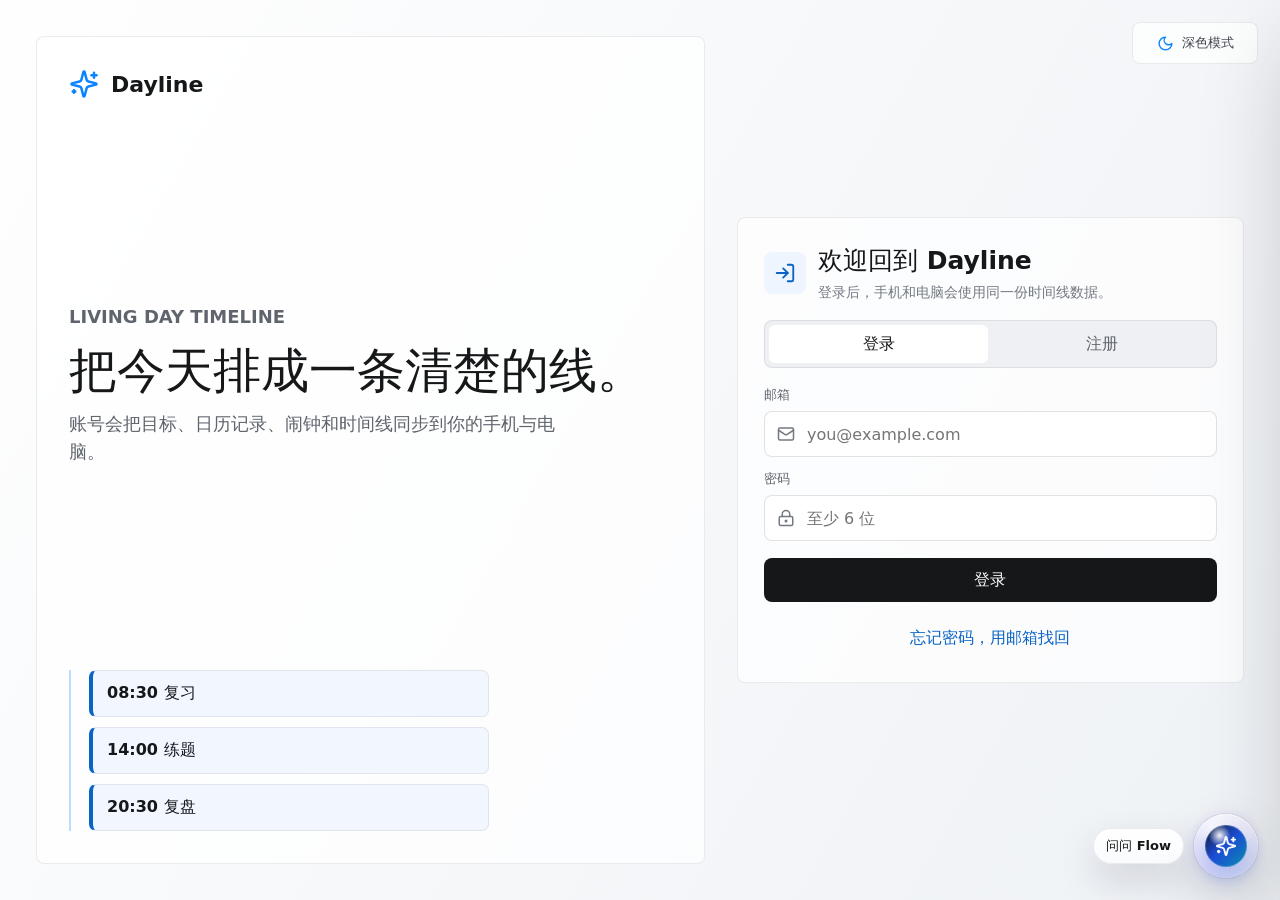
==== commit 92750ae0: "Publish draggable Flow assistant update" ====
--- a/index.html
+++ b/index.html
@@ -12,8 +12,8 @@
     <link rel="icon" type="image/svg+xml" href="./icon.svg" />
     <link rel="apple-touch-icon" href="./apple-touch-icon.png" />
     <title>Dayline</title>
-    <script type="module" crossorigin src="./assets/index-DoomPHo6.js"></script>
-    <link rel="stylesheet" crossorigin href="./assets/index-CAHX9lej.css">
+    <script type="module" crossorigin src="./assets/index-kQyDcoeh.js"></script>
+    <link rel="stylesheet" crossorigin href="./assets/index-D_28fxd0.css">
   </head>
   <body>
     <div id="root"></div>
--- a/assets/index-D_28fxd0.css
+++ b/assets/index-D_28fxd0.css
@@ -0,0 +1 @@
+:root{color:#161719;background:#f5f6f8;color-scheme:light;font-family:Inter,ui-sans-serif,system-ui,-apple-system,BlinkMacSystemFont,Segoe UI,Noto Sans CJK SC,Microsoft YaHei,sans-serif;font-synthesis:none;text-rendering:optimizeLegibility;-webkit-font-smoothing:antialiased}:root[data-theme=dark]{color:#edf1f7;background:#0d1016;color-scheme:dark}*{box-sizing:border-box}body{min-width:1040px;min-height:720px;margin:0;overflow:hidden}.crash-shell{display:grid;min-height:100dvh;place-items:center;padding:24px;background:#f5f6f8}.crash-panel{display:grid;gap:14px;width:min(520px,100%);padding:26px;border:1px solid rgba(22,23,25,.1);border-radius:10px;background:#ffffffeb}.crash-panel span{color:#0a64c5;font-size:13px;font-weight:780}.crash-panel h1{margin:0;font-size:28px}.crash-panel p{margin:0;color:#5f646d;line-height:1.55}.crash-panel code{overflow:auto;padding:10px 12px;border-radius:8px;background:#f1f2f4;color:#3f444c;font-size:12px}.crash-panel div{display:flex;flex-wrap:wrap;gap:10px}.crash-panel button{min-height:40px;border:0;border-radius:8px;padding:0 14px;background:#161719;color:#fff;font-weight:740}.crash-panel button+button{background:#eef0f3;color:#161719}button,input,textarea{font:inherit}button{cursor:pointer}.app-shell{display:grid;grid-template-columns:244px 1fr;width:100vw;height:100vh;background:linear-gradient(120deg,#ffffffeb,#ecf0f4b3),#f5f6f8;color:#161719}.side-rail{display:flex;flex-direction:column;gap:28px;padding:28px 18px;border-right:1px solid rgba(22,23,25,.08);background:#ffffffb3;-webkit-backdrop-filter:blur(22px);backdrop-filter:blur(22px)}.brand-mark{display:flex;align-items:center;gap:12px;height:48px;padding:0 12px;font-weight:760;font-size:21px}.brand-mark svg{color:#0a84ff}.nav-stack{display:grid;gap:8px}.nav-button{display:grid;grid-template-columns:22px 1fr;align-items:center;gap:10px;width:100%;height:46px;padding:0 13px;border:0;border-radius:8px;background:transparent;color:#5f646d;text-align:left;transition:background .18s ease,color .18s ease,transform .18s ease}.nav-button:hover,.nav-button.active{background:#161719;color:#fff}.nav-button:active{transform:scale(.98)}.sync-note{display:grid;gap:5px;margin-top:auto;padding:16px;border:1px solid rgba(22,23,25,.08);border-radius:8px;background:#fff}.sync-note span,.metric span,.eyebrow,.panel-heading p,.goal-body p,.alarm-item span,.empty-copy,.unit-label{color:#737982;font-size:13px}.sync-note strong{color:#0a7c42;font-size:15px}.sync-state.error{color:#d13b32}.sync-state.saving,.sync-state.loading{color:#0a64c5}.sync-signout{display:inline-flex;align-items:center;justify-content:center;gap:6px;width:100%;height:34px;margin-top:8px;border:0;border-radius:7px;background:#eef0f3;color:#3f444c;font-size:13px;font-weight:720}.theme-toggle{display:inline-flex;align-items:center;justify-content:center;gap:8px;width:100%;min-height:42px;border:1px solid rgba(22,23,25,.08);border-radius:8px;background:#ffffffbd;color:#3f444c;font-size:13px;font-weight:740}.theme-toggle.active{background:#161719;color:#fff}.theme-toggle svg{color:#0a84ff}.top-theme-toggle{display:none}.main-stage{display:grid;grid-template-rows:auto 1fr;gap:18px;min-width:0;padding:28px;overflow:hidden}.top-strip{display:flex;align-items:flex-start;justify-content:space-between;gap:24px}.date-switcher,.top-context{display:flex;align-items:center;gap:10px}.top-context{justify-content:flex-end;min-width:430px}.top-strip h1,.date-switcher h1{max-width:520px;margin:4px 0 0;font-size:31px;line-height:1.08;font-weight:760}.eyebrow{margin:0;font-weight:720;text-transform:uppercase}.clock-pill{display:flex;align-items:center;gap:8px;min-width:132px;height:42px;padding:0 14px;border:1px solid rgba(22,23,25,.1);border-radius:999px;background:#ffffffc7;font-weight:720}.today-chip,.milestone-pill{border:1px solid rgba(22,23,25,.1);background:#ffffffc2}.today-chip{height:42px;padding:0 15px;border-radius:999px;color:#161719;font-weight:720}.milestone-pill{display:grid;gap:2px;min-width:280px;max-width:420px;min-height:52px;padding:8px 14px;border-radius:8px}.milestone-pill span{color:#737982;font-size:12px;line-height:1.2}.milestone-pill strong{overflow:hidden;color:#0a64c5;font-size:14px;line-height:1.25;text-overflow:ellipsis;white-space:nowrap}.account-chip{display:inline-flex;align-items:center;justify-content:center;gap:7px;height:42px;min-width:122px;padding:0 13px;border:1px solid rgba(22,23,25,.1);border-radius:999px;background:#ffffffc7;color:#3f444c;font-size:13px;font-weight:720}.account-chip span{max-width:118px;overflow:hidden;text-overflow:ellipsis;white-space:nowrap}.metric{display:grid;gap:7px;min-height:86px;padding:17px;border:1px solid rgba(22,23,25,.08);border-radius:8px;background:#ffffffb8}.metric strong{font-size:26px;line-height:1}.metric.green strong{color:#0a7c42}.metric.red strong{color:#d13b32}.metric.blue strong{color:#0a64c5}.day-planner{display:grid;grid-template-columns:minmax(0,1fr) 326px;gap:18px;min-height:0}.timeline-canvas{display:grid;grid-template-rows:auto 1fr;min-width:0;min-height:0;border:1px solid rgba(22,23,25,.08);border-radius:8px;background:#ffffffb3;overflow:hidden}.timeline-toolbar{display:grid;gap:14px;padding:20px 22px;border-bottom:1px solid rgba(22,23,25,.08)}.timeline-toolbar h2{margin:4px 0 0;font-size:25px}.timeline-add-form{display:grid;grid-template-columns:minmax(260px,1fr) 140px 140px 42px;align-items:center;width:100%;gap:9px}.timeline-add-form input[type=time]{padding:0 9px;font-size:14px}.timeline-scroll{min-height:0;overflow:auto}.timeline-board{position:relative;margin:0 22px 22px;min-width:640px;border-left:1px solid rgba(22,23,25,.1)}.timeline-hour{position:absolute;left:0;right:0;display:grid;grid-template-columns:62px 1fr;align-items:center;color:#8b929d;font-size:12px;transform:translateY(-50%);pointer-events:none}.timeline-hour span{padding-right:12px;text-align:right}.timeline-hour i{height:1px;background:#16171914}.timeline-task{position:absolute;left:86px;right:18px;display:grid;align-content:start;gap:5px;padding:10px 14px;border:1px solid rgba(10,100,197,.24);border-left:4px solid #0a64c5;border-radius:7px;background:#eef5fff0;color:#161719;text-align:left;box-shadow:none;overflow:hidden;touch-action:none}.timeline-task:hover,.timeline-task.focused{border-color:#0a84ffa6;background:#fff}.timeline-task.completed{border-color:#0a7c4252;border-left-color:#0a7c42;background:#f0fbf4}.timeline-task span{color:#5f646d;font-size:12px;font-weight:720}.timeline-task strong{overflow:hidden;font-size:16px;text-overflow:ellipsis;white-space:nowrap}.current-time-line{position:absolute;left:72px;right:0;z-index:5;height:2px;background:#d13b32;pointer-events:none}.current-time-line span{position:absolute;left:0;top:-12px;padding:2px 7px;border-radius:999px;background:#d13b32;color:#fff;font-size:12px;font-weight:720;transform:translate(-100%)}.timeline-empty{position:absolute;left:86px;right:18px;top:140px;display:grid;gap:8px;padding:20px;border:1px dashed rgba(22,23,25,.16);border-radius:8px;color:#737982}.timeline-empty strong{color:#161719;font-size:18px}.focus-sidebar{display:grid;grid-auto-rows:min-content;align-content:start;gap:12px;min-height:0;overflow:auto}.focus-module,.side-section{border:1px solid rgba(22,23,25,.08);border-radius:8px;background:#ffffffc2}.focus-module{display:grid;gap:12px;padding:20px;background:#161719;color:#fff}.focus-module h2{margin:0;font-size:26px;line-height:1.12}.focus-module p{margin:0;color:#ffffffad}.focus-actions{display:flex;gap:9px}.focus-actions .primary-action{flex:1;background:#fff;color:#161719}.side-section{display:grid;gap:8px;padding:15px}.side-section span{color:#737982;font-size:12px;font-weight:720}.side-section strong{font-size:20px;line-height:1.15}.side-section p{margin:0;color:#737982;font-size:13px;line-height:1.45}.pomodoro-box{grid-template-columns:1fr auto;align-items:center}.pomodoro-box strong{display:block;margin-top:2px;font-size:38px;font-variant-numeric:tabular-nums}.notification-box{background:linear-gradient(180deg,#ffffffd6,#f6faffd1)}.notification-box .primary-action{width:100%}.progress-track{height:7px;border-radius:999px;background:#eef0f3;overflow:hidden}.progress-track i{display:block;height:100%;border-radius:inherit;background:#0a7c42}.unscheduled-list{display:grid;gap:6px}.unscheduled-list button{min-height:34px;border:0;border-radius:6px;background:#f1f2f4;color:#161719;text-align:left;padding:7px 9px}.workspace-grid,.time-grid{display:grid;min-height:0;gap:16px}.workspace-grid{grid-template-columns:minmax(0,1.2fr) minmax(340px,.8fr)}.time-grid{grid-template-columns:minmax(420px,.95fr) minmax(460px,1.05fr);grid-template-rows:minmax(230px,auto) minmax(380px,1fr);overflow:auto;padding-right:2px}.tool-panel,.focus-panel{min-width:0;min-height:0;border:1px solid rgba(22,23,25,.08);border-radius:8px;background:#ffffffd6;box-shadow:0 18px 50px #19202d14}.tool-panel{display:flex;flex-direction:column;gap:18px;padding:22px;overflow:hidden}.panel-heading{display:grid;grid-template-columns:42px 1fr;align-items:center;gap:12px}.heading-icon{display:grid;place-items:center;width:42px;height:42px;border-radius:8px;background:#eef5ff;color:#0a64c5}.panel-heading h2{margin:0;font-size:22px;line-height:1.1}.panel-heading p{margin:5px 0 0}.inline-form,.form-row,.button-row{display:flex;align-items:center;gap:10px}.stack-form{display:grid;gap:10px}.stack-form.compact{grid-template-columns:minmax(130px,1fr) minmax(190px,1.2fr) auto;align-items:center}input,textarea{width:100%;border:1px solid rgba(22,23,25,.12);border-radius:8px;background:#fff;color:#161719;outline:none;transition:border-color .16s ease,box-shadow .16s ease}input{height:44px;padding:0 13px}textarea{resize:none;padding:12px 13px}input:focus,textarea:focus{border-color:#0a84ff;box-shadow:0 0 0 4px #0a84ff1f}.icon-action,.primary-action,.status-toggle{display:inline-flex;align-items:center;justify-content:center;border:0;border-radius:8px;transition:transform .15s ease,background .15s ease,color .15s ease}.icon-action{flex:0 0 auto;width:42px;height:42px;background:#eef0f3;color:#161719}.icon-action.primary,.primary-action{background:#161719;color:#fff}.primary-action{gap:8px;min-width:104px;height:44px;padding:0 17px;font-weight:720}.primary-action:disabled{cursor:not-allowed;background:#c9ced6;color:#fff;transform:none}.primary-action.danger{background:#d13b32}.icon-action.ghost{width:36px;height:36px;background:transparent;color:#737982}.icon-action:hover,.primary-action:hover,.status-toggle:hover{transform:translateY(-1px)}.goal-list,.alarm-list{display:grid;gap:10px;overflow:auto;padding-right:2px}.goal-item,.alarm-item{display:grid;grid-template-columns:34px 1fr 38px;align-items:center;gap:12px;min-height:70px;padding:12px;border:1px solid rgba(22,23,25,.08);border-radius:8px;background:#fff}.goal-item.completed{border-color:#0a7c4247;background:#f0fbf4}.goal-item.overdue{border-color:#d13b3247;background:#fff3f2}.goal-item.open{background:#fff}.status-toggle{width:34px;height:34px;background:transparent;color:#8b929d}.goal-item.completed .status-toggle,.goal-item.completed .goal-title-row span{color:#0a7c42}.goal-item.overdue .status-toggle,.goal-item.overdue .goal-title-row span{color:#d13b32}.goal-body{min-width:0}.goal-title-row{display:flex;align-items:center;justify-content:space-between;gap:12px}.goal-title-row strong,.alarm-item strong,.mini-goal{overflow:hidden;text-overflow:ellipsis;white-space:nowrap}.goal-title-row strong{min-width:0}.goal-title-row span{flex:0 0 auto;font-size:12px;font-weight:760}.goal-body p{margin:4px 0 0;overflow:hidden;text-overflow:ellipsis;white-space:nowrap}.empty-copy{margin:0;padding:18px;border:1px dashed rgba(22,23,25,.14);border-radius:8px;background:#ffffff80}.focus-panel{display:flex;flex-direction:column;justify-content:space-between;gap:24px;padding:28px;color:#fff;background:linear-gradient(135deg,#161719f5,#232932f5),#161719}.focus-time{display:grid;gap:4px}.focus-time span{color:#ffffffa6}.focus-time strong{font-size:58px;line-height:1}.focus-copy h2{margin:8px 0;font-size:31px;line-height:1.12}.focus-copy p:last-child{max-width:360px;color:#ffffffad}.clock-face strong{font-size:76px;line-height:1}.clock-face span{color:#737982;font-size:17px}.focus-total-strip{display:grid;gap:6px;margin-top:12px;padding-top:16px;border-top:1px solid rgba(22,23,25,.08)}.focus-total-strip span{color:#737982;font-size:13px;font-weight:720}.focus-total-strip strong{color:#0a7c42;font-size:34px;line-height:1}.timer-panel{justify-content:space-between}.clock-face,.stopwatch-panel{min-height:230px}.countdown-panel,.alarm-panel{min-height:380px}.time-number{font-size:64px;line-height:1;font-weight:760;font-variant-numeric:tabular-nums}.alarm-panel{grid-column:2;grid-row:2;gap:20px}.alarm-panel .stack-form.compact{grid-template-columns:1fr;align-items:stretch}.alarm-panel .primary-action{width:100%}.alarm-panel .alarm-list{flex:1;min-height:180px;padding-top:12px;border-top:1px solid rgba(22,23,25,.08)}.alarm-item.enabled{border-color:#0a84ff47}.alarm-item.enabled .status-toggle{color:#0a64c5}.alarm-item div{display:grid;gap:3px;min-width:0}.calendar-workspace{display:grid;grid-template-columns:minmax(0,1fr) 340px;gap:16px;min-height:0}.calendar-panel{overflow:hidden}.calendar-header{display:flex;align-items:center;justify-content:space-between;gap:16px}.holiday-toggle{display:inline-flex;align-items:center;gap:7px;min-height:40px;padding:0 10px;border:1px solid rgba(22,23,25,.1);border-radius:999px;background:#ffffffb8;color:#3f444c;font-size:13px;font-weight:720;white-space:nowrap}.holiday-toggle input{width:16px;height:16px;padding:0}.weekday-row,.calendar-grid{display:grid;grid-template-columns:repeat(7,minmax(0,1fr))}.weekday-row{gap:8px;color:#737982;font-size:13px;font-weight:720;text-align:center}.calendar-preview-strip{display:grid;grid-template-columns:minmax(150px,.3fr) minmax(0,1fr);align-items:center;gap:12px;min-height:58px;padding:10px 12px;border:1px solid rgba(22,23,25,.08);border-radius:8px;background:linear-gradient(180deg,#ffffffe0,#f7f9fce6)}.calendar-preview-strip>div:first-child{display:grid;gap:3px}.calendar-preview-strip span:first-child{color:#737982;font-size:12px;font-weight:720}.calendar-preview-strip strong{overflow:hidden;color:#161719;font-size:17px;line-height:1.2;text-overflow:ellipsis;white-space:nowrap}.calendar-preview-goals{display:flex;align-items:center;gap:6px;min-width:0;overflow:hidden}.preview-goal,.preview-more,.preview-empty,.preview-focus,.preview-holiday{display:inline-flex;align-items:center;max-width:210px;min-height:28px;padding:5px 9px;border-radius:999px;font-size:12px;font-weight:720;line-height:1.2}.preview-goal{overflow:hidden;text-overflow:ellipsis;white-space:nowrap}.preview-goal.done{background:#e8f8ee;color:#0a7c42}.preview-goal.planned{background:#eef5ff;color:#0a64c5}.preview-holiday.holiday{flex:0 0 auto;background:#fff0ee;color:#b92d25}.preview-holiday.workday{flex:0 0 auto;background:#fff8e8;color:#8a5b00}.preview-more{flex:0 0 auto;background:#eef0f3;color:#737982}.preview-empty{background:#f1f2f4;color:#737982}.preview-focus{flex:0 0 auto;background:#eef5ff;color:#0a64c5}.calendar-grid{flex:1;min-height:0;gap:8px}.day-cell{display:flex;flex-direction:column;align-items:stretch;text-align:left;gap:8px;min-height:88px;padding:10px;border:1px solid rgba(22,23,25,.08);border-radius:8px;background:#fff;overflow:hidden;transition:border-color .15s ease,background-color .15s ease,box-shadow .15s ease,transform .15s ease}.day-cell.heat-1{border-color:#1e965f24;background:linear-gradient(180deg,#fbfffd,#f1fbf5)}.day-cell.heat-2{border-color:#1e965f38;background:linear-gradient(180deg,#f7fef9,#e4f7ec)}.day-cell.heat-3{border-color:#1e965f52;background:linear-gradient(180deg,#f0fbf4,#d3f1df)}.day-cell.heat-4{border-color:#1e965f70;background:linear-gradient(180deg,#e9f8ef,#bfe8cf)}.day-cell:hover{border-color:#0a84ff47;transform:translateY(-1px)}.day-cell.outside{opacity:.42}.day-cell.is-today{border-color:#0a84ff66;box-shadow:inset 0 0 0 1px #0a84ff38}.day-cell.is-selected{border-color:#0a84ffb8;box-shadow:inset 0 0 0 2px #0a84ff52}.day-cell.has-holiday.holiday{border-color:#b92d2533}.day-cell.has-holiday.holiday .day-number{color:#b92d25}.day-cell.has-holiday.workday .day-number{color:#8a5b00}.day-number-row{display:flex;align-items:center;justify-content:space-between;min-width:0;gap:6px}.day-number{font-weight:760}.day-heat-count{display:inline-flex;align-items:center;justify-content:center;min-width:21px;height:21px;padding:0 6px;border:1px solid rgba(10,124,66,.14);border-radius:999px;background:#ffffffb8;color:#0a7c42;font-size:11px;font-weight:780;line-height:1}.day-holiday{overflow:hidden;height:18px;font-size:11px;font-weight:760;line-height:18px;text-overflow:ellipsis;white-space:nowrap}.day-holiday.holiday{color:#b92d25}.day-holiday.workday{color:#8a5b00}.day-goals{display:grid;gap:4px;min-width:0}.mini-goal,.mini-more{display:block;height:20px;padding:3px 7px;border-radius:6px;background:#eef5ff;color:#0a64c5;font-size:12px;line-height:14px}.mini-goal.done{background:#e8f8ee;color:#0a7c42}.mini-more{background:#f1f2f4;color:#737982}.history-panel{min-height:0}.history-date-row{display:grid;gap:8px;padding-bottom:14px;border-bottom:1px solid rgba(22,23,25,.08)}.history-date-row span{color:#0a64c5;font-size:17px;font-weight:760}.history-holiday{width:max-content;padding:4px 8px;border-radius:999px;font-size:12px;font-weight:760}.history-holiday.holiday{background:#fff0ee;color:#b92d25}.history-holiday.workday{background:#fff8e8;color:#8a5b00}.history-focus-total{display:grid;gap:5px;padding:13px 14px;border:1px solid rgba(10,132,255,.14);border-radius:8px;background:#eef5ff}.history-focus-total span{color:#5f646d;font-size:12px;font-weight:720}.history-focus-total strong{color:#0a64c5;font-size:24px;line-height:1}.history-panel .goal-list{flex:1;min-height:0}.history-panel .goal-item{min-height:64px}.alarm-layer{position:fixed;top:0;right:0;bottom:0;left:0;z-index:40;display:grid;place-items:center;background:#16171957;-webkit-backdrop-filter:blur(16px);backdrop-filter:blur(16px)}.alarm-modal{display:grid;grid-template-columns:42px minmax(260px,1fr) auto;align-items:center;gap:16px;width:min(640px,calc(100vw - 64px));padding:24px;border-radius:8px;background:#fff;box-shadow:0 24px 90px #00000038}.alarm-modal svg{color:#d13b32}.alarm-modal h2{margin:4px 0}.alarm-modal p{margin:0;color:#737982}.sleep-layer{position:fixed;top:0;right:0;bottom:0;left:0;z-index:62;display:grid;place-items:center;padding:22px;background:#1617193d;-webkit-backdrop-filter:blur(14px);backdrop-filter:blur(14px)}.sleep-modal{display:grid;gap:18px;width:min(430px,100%);padding:22px;border:1px solid rgba(22,23,25,.1);border-radius:10px;background:#fffffff5;box-shadow:0 28px 90px #16171938}.sleep-modal-heading{display:grid;grid-template-columns:42px 1fr;align-items:center;gap:12px}.sleep-modal-heading h2{margin:2px 0 4px;font-size:24px;line-height:1.1}.sleep-modal-heading span,.sleep-time-grid label>span,.sleep-duration-preview span,.sleep-record-card span{color:#737982;font-size:13px;font-weight:720}.sleep-time-grid{display:grid;grid-template-columns:1fr 1fr;gap:10px}.sleep-time-grid label{display:grid;gap:7px}.sleep-duration-preview,.sleep-record-card{display:grid;gap:8px;padding:14px;border:1px solid rgba(10,100,197,.12);border-radius:8px;background:linear-gradient(180deg,#eef5ffd1,#ffffffeb)}.sleep-duration-preview strong,.sleep-record-card strong{font-size:25px;line-height:1.1}.sleep-summary .primary-action,.sleep-record-card .primary-action{width:100%}.sleep-record-card>div{display:flex;align-items:baseline;justify-content:space-between;gap:10px}.sleep-record-card p{margin:0;color:#5f646d;font-size:13px;line-height:1.45}.auth-shell{position:relative;display:grid;grid-template-columns:minmax(420px,.95fr) minmax(390px,.72fr);gap:32px;min-height:100dvh;padding:36px;background:linear-gradient(120deg,#fffffff0,#ebeff4b8),#f6f7f9;color:#161719}.auth-theme-toggle{position:absolute;top:22px;right:22px;z-index:2;width:auto;min-width:126px;padding:0 13px;-webkit-backdrop-filter:blur(16px);backdrop-filter:blur(16px)}.auth-hero,.auth-panel{min-width:0;border:1px solid rgba(22,23,25,.08);border-radius:8px;background:#ffffffb8}.auth-hero{display:flex;flex-direction:column;justify-content:space-between;padding:32px;overflow:hidden}.auth-brand{display:inline-flex;align-items:center;gap:12px;width:max-content;font-size:22px;font-weight:780}.auth-brand svg{color:#0a84ff}.auth-copy{display:grid;gap:14px;max-width:620px}.auth-copy h1{margin:0;font-size:48px;line-height:1.05;font-weight:780}.auth-copy p{margin:0;max-width:520px;color:#5f646d;font-size:18px;line-height:1.55}.auth-preview-line{display:grid;gap:10px;max-width:420px;padding-left:18px;border-left:2px solid rgba(10,132,255,.28)}.auth-preview-line span{display:block;padding:12px 14px;border:1px solid rgba(22,23,25,.08);border-left:4px solid #0a64c5;border-radius:7px;background:#eef5ffd1;font-weight:720}.auth-panel{align-self:center;display:grid;gap:18px;padding:26px}.auth-panel-heading{display:grid;grid-template-columns:42px 1fr;align-items:center;gap:12px}.auth-panel-heading h2{margin:0;font-size:25px}.auth-panel-heading p{margin:5px 0 0;color:#737982;font-size:14px;line-height:1.45}.auth-tabs{display:grid;grid-template-columns:repeat(2,1fr);gap:4px;padding:4px;border:1px solid rgba(22,23,25,.08);border-radius:8px;background:#eef0f3}.auth-tabs button{height:38px;border:0;border-radius:6px;background:transparent;color:#5f646d;font-weight:720}.auth-tabs button.active{background:#fff;color:#161719}.auth-form{display:grid;gap:13px}.auth-form label{display:grid;gap:7px}.auth-form label>span{color:#5f646d;font-size:13px;font-weight:720}.auth-input{display:grid;grid-template-columns:22px 1fr;align-items:center;gap:8px;height:46px;padding:0 12px;border:1px solid rgba(22,23,25,.12);border-radius:8px;background:#fff;color:#737982}.auth-input:focus-within{border-color:#0a84ff;box-shadow:0 0 0 4px #0a84ff1f}.auth-input input{height:42px;padding:0;border:0;border-radius:0}.auth-input input:focus{box-shadow:none}.auth-submit{width:100%;margin-top:4px}.auth-link{height:36px;border:0;background:transparent;color:#0a64c5;font-weight:720}.auth-message{margin:0;padding:10px 12px;border-radius:8px;font-size:13px;line-height:1.45}.auth-message.error{background:#fff3f2;color:#b92d25}.auth-message.success{background:#f0fbf4;color:#0a7c42}.splash-screen{position:fixed;top:0;right:0;bottom:0;left:0;z-index:50;display:grid;place-items:center;background:#f6f7f9;animation:splashExit .38s ease 1.42s forwards}.splash-inner{display:grid;justify-items:center;gap:18px;color:#161719;animation:splashLift 1.4s cubic-bezier(.2,.8,.2,1) forwards}.splash-inner svg{color:#0a84ff}.splash-inner h2{margin:0;font-size:58px;line-height:1;font-weight:780}.splash-line{width:180px;height:3px;border-radius:999px;background:linear-gradient(90deg,#161719,#0a84ff,#0a7c42);transform-origin:left center;animation:splashLine 1.3s ease forwards}@keyframes splashLine{0%{transform:scaleX(0);opacity:.35}to{transform:scaleX(1);opacity:1}}@keyframes splashLift{0%{transform:translateY(16px);opacity:0}to{transform:translateY(0);opacity:1}}@keyframes splashExit{to{opacity:0;visibility:hidden}}@media (max-width: 1100px){body{min-width:0}.app-shell{grid-template-columns:210px 1fr}.top-strip h1{font-size:31px}.workspace-grid{grid-template-columns:1fr;overflow:auto}.time-grid{grid-template-columns:1fr;grid-template-rows:none}.calendar-workspace{grid-template-columns:1fr;overflow:auto}.alarm-panel{grid-column:auto;grid-row:auto}.focus-time strong,.clock-face strong{font-size:48px}}@media (max-width: 1180px) and (orientation: landscape) and (max-height: 820px){body{min-width:0;min-height:0;overflow:auto}.app-shell{grid-template-columns:86px minmax(0,1fr);min-height:100dvh;height:auto}.side-rail{gap:16px;padding:16px 10px}.brand-mark{justify-content:center;padding:0}.brand-mark span,.nav-button span,.sync-note{display:none}.nav-button{grid-template-columns:1fr;justify-items:center;height:44px;padding:0}.main-stage{min-height:100dvh;padding:16px;overflow:auto}.top-strip{align-items:center;gap:14px}.top-strip h1,.date-switcher h1{max-width:360px;font-size:24px}.top-context{min-width:0}.clock-pill{display:none}.milestone-pill{min-width:188px;max-width:260px}.day-planner{grid-template-columns:minmax(0,1fr) 284px;gap:14px}.timeline-toolbar{gap:10px;padding:14px 16px}.timeline-add-form{grid-template-columns:minmax(180px,1fr) 104px 104px 42px}.focus-module,.side-section{padding:14px}.focus-module h2{font-size:22px}.calendar-workspace{grid-template-columns:minmax(0,1fr) 300px;gap:12px}.calendar-preview-strip{grid-template-columns:minmax(120px,.34fr) minmax(0,1fr)}.weekday-row,.calendar-grid{gap:5px}.day-cell{min-height:70px;padding:7px}.ai-assistant-drawer{top:8px;right:8px;bottom:8px;width:min(430px,calc(100vw - 16px))}}@media (max-width: 900px){.auth-shell{grid-template-columns:1fr;gap:14px;padding:18px 14px}.auth-hero{min-height:auto;gap:28px;padding:22px}.auth-copy h1{font-size:34px}.auth-copy p{font-size:15px}.auth-preview-line{grid-template-columns:repeat(3,minmax(0,1fr));max-width:none;padding-left:0;border-left:0}.auth-preview-line span{min-width:0;padding:10px;overflow:hidden;font-size:13px;text-overflow:ellipsis;white-space:nowrap}.auth-panel{align-self:stretch;padding:20px}body{min-width:0;min-height:100dvh;overflow:auto}.app-shell{display:block;width:100%;min-height:100dvh;height:auto}.main-stage{display:flex;flex-direction:column;min-height:100dvh;padding:18px 16px calc(88px + env(safe-area-inset-bottom));overflow:visible}.side-rail{position:fixed;right:0;bottom:0;left:0;z-index:30;display:block;height:calc(70px + env(safe-area-inset-bottom));padding:8px 12px calc(8px + env(safe-area-inset-bottom));border-top:1px solid rgba(22,23,25,.1);border-right:0;background:#ffffffe6}.brand-mark,.sync-note,.side-rail .theme-toggle{display:none}.nav-stack{grid-template-columns:repeat(4,minmax(0,1fr));gap:6px;height:100%}.nav-button{grid-template-columns:1fr;justify-items:center;gap:4px;height:54px;padding:6px 4px;font-size:11px;text-align:center}.nav-button svg{width:18px;height:18px}.top-strip{flex-direction:column;align-items:stretch;gap:12px}.date-switcher{display:grid;grid-template-columns:40px minmax(0,1fr) 40px auto;width:100%;gap:8px}.date-switcher>div{min-width:0}.top-strip h1,.date-switcher h1{max-width:none;margin-top:2px;overflow:hidden;font-size:25px;line-height:1.12;text-overflow:ellipsis;white-space:nowrap}.top-context{display:grid;grid-template-columns:minmax(0,1fr) 44px;align-items:stretch;width:100%;min-width:0}.top-theme-toggle{display:inline-flex;width:44px;min-width:44px;min-height:44px;padding:0;border-radius:999px}.top-theme-toggle span,.clock-pill{display:none}.milestone-pill{width:100%;min-width:0;max-width:none;min-height:44px;height:auto;padding:6px 10px}.account-chip{grid-column:1 / -1;width:100%;min-width:0;height:38px;margin-top:8px}.account-chip span{max-width:none}.milestone-pill span,.milestone-pill strong{line-height:1.25}.day-planner,.workspace-grid,.time-grid,.calendar-workspace{grid-template-columns:1fr;min-height:auto;overflow:visible}.time-grid{grid-template-rows:none}.timeline-canvas,.focus-sidebar{min-height:auto}.timeline-toolbar{padding:16px 14px}.timeline-toolbar h2{font-size:23px}.timeline-add-form{grid-template-columns:minmax(0,1fr) minmax(0,1fr) 42px;gap:8px}.timeline-add-form input:first-child{grid-column:1 / -1}.timeline-add-form input[type=time]{min-width:0;font-size:13px}.timeline-scroll{max-height:calc(100dvh - 296px)}.timeline-board{min-width:0;margin:0 12px 14px}.timeline-hour{grid-template-columns:48px 1fr}.timeline-hour span{padding-right:8px}.timeline-task{left:58px;right:8px;gap:3px;padding:8px 10px}.timeline-task span{font-size:11px}.timeline-task strong{font-size:14px}.current-time-line{left:50px}.current-time-line span{top:-21px;transform:none}.timeline-empty{left:58px;right:8px;padding:14px}.focus-sidebar{overflow:visible}.focus-module{padding:18px}.focus-module h2{font-size:23px}.side-section{padding:14px}.pomodoro-box strong{font-size:34px}.tool-panel{padding:18px;overflow:visible}.panel-heading{grid-template-columns:38px minmax(0,1fr)}.heading-icon{width:38px;height:38px}.panel-heading h2{font-size:20px}.form-row,.inline-form{align-items:stretch}.stack-form.compact{grid-template-columns:1fr}.goal-list,.alarm-list{overflow:visible}.goal-item,.alarm-item{grid-template-columns:32px minmax(0,1fr) 36px;gap:8px;padding:10px}.goal-title-row{align-items:flex-start}.goal-title-row span{font-size:11px}.clock-face,.stopwatch-panel,.countdown-panel,.alarm-panel{min-height:auto}.clock-face strong,.time-number{font-size:50px}.alarm-panel .alarm-list{min-height:0;max-height:none}.calendar-panel{overflow:visible}.calendar-header{align-items:flex-start}.calendar-header>.button-row{flex:0 0 auto}.weekday-row,.calendar-grid{gap:5px}.calendar-preview-strip{grid-template-columns:1fr;align-items:stretch;min-height:0;gap:8px;padding:10px}.calendar-preview-goals{flex-wrap:wrap;overflow:visible}.preview-goal,.preview-more,.preview-empty,.preview-focus{max-width:100%}.day-cell{min-height:72px;padding:7px 5px;gap:5px}.day-heat-count{min-width:18px;height:18px;padding:0 5px;font-size:10px}.mini-goal,.mini-more{height:18px;padding:2px 4px;font-size:10px;line-height:14px}.alarm-modal{grid-template-columns:1fr;width:calc(100vw - 28px);justify-items:center;text-align:center}.alarm-modal .primary-action{width:100%}}@media (max-width: 520px){.auth-shell{gap:12px;padding:12px}.auth-hero{gap:18px;padding:18px}.auth-copy{gap:10px}.auth-copy h1{font-size:28px}.auth-copy p{font-size:14px}.auth-preview-line{display:none}.auth-panel{padding:16px}.auth-panel-heading{grid-template-columns:38px minmax(0,1fr)}.auth-panel-heading h2{font-size:21px}.main-stage{gap:14px;padding:12px 10px calc(82px + env(safe-area-inset-bottom))}.date-switcher{grid-template-columns:38px minmax(0,1fr) 38px 54px}.icon-action{width:40px;height:40px}.today-chip{height:40px;padding:0 10px;font-size:13px}.top-strip h1,.date-switcher h1{font-size:21px}.eyebrow{font-size:11px}.clock-pill{gap:6px;padding:0 10px;font-size:13px}.clock-pill svg{width:16px;height:16px}.milestone-pill strong{font-size:13px;white-space:normal}.timeline-toolbar h2{font-size:21px}.timeline-scroll{max-height:calc(100dvh - 284px)}.focus-actions,.button-row,.form-row{flex-wrap:wrap}.focus-actions .primary-action,.form-row .primary-action{flex:1 1 160px}.tool-panel{padding:16px}.time-number,.clock-face strong{font-size:44px}.calendar-header{display:grid;grid-template-columns:1fr}.calendar-header>.button-row{justify-content:space-between;width:100%}.weekday-row{font-size:11px}.calendar-grid{gap:4px}.calendar-preview-strip{padding:9px}.calendar-preview-strip strong{font-size:15px}.calendar-preview-goals{gap:5px}.preview-goal,.preview-more,.preview-empty,.preview-focus{min-height:24px;padding:4px 7px;font-size:11px}.day-cell{min-height:62px;padding:6px 4px;border-radius:7px}.day-number{font-size:12px}.day-heat-count{min-width:17px;height:17px;padding:0 4px;font-size:9px}.mini-goal:nth-child(n+2){display:none}.goal-item,.alarm-item{grid-template-columns:30px minmax(0,1fr) 34px}}.ai-float-button{position:fixed;left:0;top:0;z-index:60;display:inline-flex;align-items:center;justify-content:center;width:64px;height:64px;border:0;border-radius:999px;background:transparent;color:#111827;cursor:grab;box-shadow:0 22px 50px #0f172a2e,0 0 0 1px #ffffff9e inset;transform:translateY(0) scale(1);transition:transform .18s ease,box-shadow .18s ease,opacity .18s ease,filter .18s ease;isolation:isolate;overflow:visible;touch-action:none;-webkit-user-select:none;user-select:none}.ai-float-button:before{content:"";position:absolute;top:-10px;right:-10px;bottom:-10px;left:-10px;z-index:-1;border-radius:inherit;background:radial-gradient(circle at 50% 50%,rgba(59,130,246,.18),transparent 64%),radial-gradient(circle at 50% 50%,rgba(124,58,237,.12),transparent 72%);animation:ai-orb-pulse 2.8s ease-in-out infinite}.ai-float-button:after{content:"";position:absolute;top:0;right:0;bottom:0;left:0;border-radius:inherit;background:linear-gradient(180deg,#ffffffdb,#ffffff9e),radial-gradient(circle at 30% 22%,rgba(255,255,255,.98),transparent 30%),linear-gradient(135deg,#1d4ed82e,#7c3aed2e 48%,#0891b229);box-shadow:0 0 0 1px #0f172a14,0 1px #ffffffe6 inset,0 -14px 26px #4f46e51f inset;opacity:1;pointer-events:none;-webkit-backdrop-filter:blur(18px);backdrop-filter:blur(18px)}.ai-float-button:hover{filter:saturate(1.04);box-shadow:0 26px 60px #0f172a33,0 0 0 1px #ffffffb3 inset;transform:translateY(-3px) scale(1.015)}.ai-float-button:active{cursor:grabbing;transform:translateY(0) scale(.96)}.ai-float-button.dragging{cursor:grabbing;transition:none}.ai-float-button.active{box-shadow:0 26px 70px #2563eb3d,0 0 0 1px #ffffffbd inset}.ai-float-button.active .ai-orb-core{transform:rotate(90deg)}.ai-orb-core{position:relative;z-index:1;display:grid;place-items:center;width:42px;height:42px;border-radius:inherit;background:radial-gradient(circle at 35% 25%,rgba(255,255,255,.95),transparent 26%),linear-gradient(135deg,#111827,#1d4ed8 48%,#0891b2);color:#fff;box-shadow:0 10px 24px #1d4ed847,0 0 0 1px #ffffff38 inset;text-shadow:0 1px 16px rgba(255,255,255,.4);transition:transform .18s ease,box-shadow .18s ease}.ai-float-label{position:absolute;top:50%;width:max-content;min-width:88px;max-width:138px;padding:8px 12px;border:1px solid rgba(15,23,42,.08);border-radius:999px;background:linear-gradient(180deg,#ffffffe0,#f8fafcc7),#ffffffb8;color:#161719;font-size:13px;font-weight:760;letter-spacing:0;box-shadow:0 16px 38px #0f172a24,0 1px #ffffffe0 inset;opacity:1;pointer-events:none;transform:translateY(-50%);transition:opacity .16s ease,transform .16s ease;-webkit-backdrop-filter:blur(18px);backdrop-filter:blur(18px)}.ai-float-button.label-left .ai-float-label{right:74px}.ai-float-button.label-right .ai-float-label{left:74px}.ai-float-button.label-left:hover .ai-float-label,.ai-float-button.label-left:focus-visible .ai-float-label{transform:translate(-3px,-50%)}.ai-float-button.label-right:hover .ai-float-label,.ai-float-button.label-right:focus-visible .ai-float-label{transform:translate(3px,-50%)}.ai-float-button.docked{opacity:.92}.ai-float-button.docked .ai-float-label{opacity:0}.ai-float-button.docked-left .ai-orb-core{transform:translate(5px)}.ai-float-button.docked-right .ai-orb-core{transform:translate(-5px)}.ai-float-button.docked-left:hover,.ai-float-button.docked-right:hover{opacity:1}.ai-backdrop{position:fixed;top:0;right:0;bottom:0;left:0;z-index:58;border:0;background:#1617192e;-webkit-backdrop-filter:blur(8px);backdrop-filter:blur(8px)}.ai-assistant-drawer{position:fixed;top:16px;right:16px;bottom:16px;z-index:61;display:grid;grid-template-rows:auto 1fr;width:min(460px,calc(100vw - 32px));border:1px solid rgba(22,23,25,.1);border-radius:10px;background:#fffffff5;box-shadow:0 26px 90px #16171938;transform:translate(calc(100% + 28px));transition:transform .22s ease;overflow:hidden}.ai-assistant-drawer.open{transform:translate(0)}.ai-drawer-header{display:flex;align-items:center;justify-content:space-between;gap:16px;padding:18px 18px 14px;border-bottom:1px solid rgba(22,23,25,.08)}.ai-drawer-header span,.ai-section h3,.ai-result-summary span{color:#737982;font-size:12px;font-weight:760}.ai-drawer-header h2{margin:3px 0 0;font-size:23px;line-height:1.1}.ai-drawer-body{min-height:0;overflow:auto;padding:16px 18px 18px}.ai-loading-strip{position:sticky;top:0;z-index:2;display:grid;grid-template-columns:18px 1fr;align-items:center;gap:9px;margin:0 0 14px;padding:10px 11px;border:1px solid rgba(10,132,255,.18);border-radius:8px;background:#eef5fff5;color:#0a64c5;font-size:13px;font-weight:760;overflow:hidden}.ai-loading-strip svg{animation:aiPulse .9s ease-in-out infinite alternate}.ai-loading-strip i{grid-column:1 / -1;height:2px;border-radius:999px;background:linear-gradient(90deg,transparent,#0a84ff,transparent);animation:aiLoadingSweep 1.5s ease-in-out infinite}.ai-step{display:grid;gap:14px}.ai-helper-copy{margin:0;color:#5f646d;line-height:1.55}.ai-step textarea{min-height:96px}.ai-input-footer,.ai-button-grid,.ai-check-row,.ai-draft-grid{display:flex;align-items:center;gap:10px}.ai-input-footer{justify-content:space-between;color:#8b929d;font-size:12px}.ai-voice-status{flex:1 1 auto;min-width:0;overflow:hidden;color:#737982;text-align:center;text-overflow:ellipsis;white-space:nowrap}.ai-voice-button,.ai-secondary-action,.ai-delete-action{display:inline-flex;align-items:center;justify-content:center;gap:7px;min-height:38px;border:0;border-radius:8px;padding:0 12px;font-weight:720}.ai-voice-button{background:#f1f2f4;color:#3f444c}.ai-voice-button.recording{background:#fff0ee;color:#b92d25}.ai-secondary-action{background:#eef0f3;color:#161719}.ai-delete-action{width:max-content;background:#fff3f2;color:#b92d25}.ai-button-grid{flex-wrap:wrap}.ai-button-grid .primary-action,.ai-button-grid .ai-secondary-action{flex:1 1 180px}.ai-state-card,.ai-result-summary,.ai-section,.ai-draft-item{border:1px solid rgba(22,23,25,.08);border-radius:8px;background:#fff}.ai-state-card{display:grid;gap:10px;margin:18px;padding:18px}.ai-state-card.success{border-color:#0a7c4233;background:#f0fbf4}.ai-state-card p,.ai-read-item p,.ai-empty{margin:0;color:#737982;line-height:1.45}.ai-empty.warning{padding:10px;border-radius:8px;background:#fff8e8;color:#8a5b00}.ai-result-summary{display:grid;gap:6px;padding:13px}.ai-result-summary strong{line-height:1.45}.ai-section{display:grid;gap:9px;padding:13px}.ai-section h3{margin:0}.ai-insight-grid{display:grid;gap:10px}.ai-insight-card{display:grid;gap:11px;padding:13px;border:1px solid rgba(22,23,25,.08);border-radius:8px;background:linear-gradient(180deg,#fffffffa,#f7f9fcf0)}.ai-insight-heading{display:grid;grid-template-columns:38px 1fr;align-items:center;gap:10px}.ai-insight-heading h3{margin:0;color:#161719;font-size:15px;line-height:1.15}.ai-insight-heading p{margin:3px 0 0;color:#737982;font-size:12px;font-weight:720}.ai-insight-icon{display:grid;place-items:center;width:38px;height:38px;border-radius:8px;background:#eef5ff;color:#0a64c5}.ai-insight-card.green .ai-insight-icon{background:#f0fbf4;color:#0a7c42}.ai-insight-card.slate .ai-insight-icon{background:#eef0f3;color:#3f444c}.ai-insight-card.violet .ai-insight-icon{background:#f3f0ff;color:#6d4aff}.ai-insight-card.amber .ai-insight-icon{background:#fff8e8;color:#9a6400}.ai-insight-content{display:grid;gap:8px}.ai-read-item{display:grid;gap:4px;padding:10px;border-radius:7px;background:#f7f9fc}.ai-read-item strong,.ai-draft-item input,.ai-draft-item textarea{min-width:0}.ai-read-item span{color:#0a64c5;font-size:12px;font-weight:720}.ai-read-item .ai-reason{display:block;color:#5f646d;font-size:12px;font-weight:650;line-height:1.45}.ai-tag-list{display:flex;flex-wrap:wrap;gap:7px}.ai-tag-list span{padding:6px 9px;border-radius:999px;background:#eef5ff;color:#0a64c5;font-size:12px;font-weight:720}.ai-draft-item{display:grid;gap:9px;padding:11px}.ai-check-row{justify-content:space-between;color:#737982;font-size:12px;font-weight:720}.ai-check-row input{width:18px;height:18px;padding:0}.ai-draft-grid{display:grid;grid-template-columns:1fr 1fr 110px}.ai-draft-grid.long{grid-template-columns:1fr 120px}.ai-draft-grid input,.ai-draft-grid select{min-width:0}.ai-draft-grid select{height:44px;border:1px solid rgba(22,23,25,.12);border-radius:8px;background:#fff;padding:0 10px}.ai-error{margin:0;padding:11px 12px;border-radius:8px;background:#fff3f2;color:#b92d25;font-size:13px;line-height:1.45}@keyframes aiPulse{0%{transform:scale(.94);opacity:.72}to{transform:scale(1.05);opacity:1}}@keyframes aiLoadingSweep{0%{transform:translate(-55%)}to{transform:translate(55%)}}@keyframes ai-orb-pulse{0%,to{opacity:.55;transform:scale(.96)}50%{opacity:.95;transform:scale(1.08)}}@media (max-width: 900px){.ai-float-button{right:14px;bottom:calc(84px + env(safe-area-inset-bottom))}.ai-float-label{display:none}.ai-assistant-drawer{top:10px;right:10px;bottom:10px;left:10px;width:auto}}@media (max-width: 520px){.ai-drawer-header,.ai-drawer-body{padding-right:14px;padding-left:14px}.ai-draft-grid,.ai-draft-grid.long{grid-template-columns:1fr}.ai-input-footer{align-items:stretch;flex-direction:column}.ai-voice-status{text-align:left;white-space:normal}}:root[data-theme=dark] body{background:#0d1016}:root[data-theme=dark] .app-shell,:root[data-theme=dark] .auth-shell,:root[data-theme=dark] .crash-shell{background:linear-gradient(120deg,#10141cf5,#181e27d1),#0d1016;color:#edf1f7}:root[data-theme=dark] .side-rail,:root[data-theme=dark] .timeline-canvas,:root[data-theme=dark] .tool-panel,:root[data-theme=dark] .focus-panel,:root[data-theme=dark] .side-section,:root[data-theme=dark] .sync-note,:root[data-theme=dark] .auth-hero,:root[data-theme=dark] .auth-panel,:root[data-theme=dark] .crash-panel,:root[data-theme=dark] .ai-assistant-drawer,:root[data-theme=dark] .ai-state-card,:root[data-theme=dark] .ai-result-summary,:root[data-theme=dark] .ai-section,:root[data-theme=dark] .ai-insight-card,:root[data-theme=dark] .ai-draft-item,:root[data-theme=dark] .calendar-preview-strip,:root[data-theme=dark] .alarm-modal{border-color:#e2e8f01a;background:#12171fdb;color:#edf1f7;box-shadow:none}:root[data-theme=dark] .side-rail,:root[data-theme=dark] .ai-assistant-drawer{-webkit-backdrop-filter:blur(24px);backdrop-filter:blur(24px)}:root[data-theme=dark] .focus-module,:root[data-theme=dark] .theme-toggle.active,:root[data-theme=dark] .icon-action.primary,:root[data-theme=dark] .primary-action{background:#eef5ff;color:#0d1016}:root[data-theme=dark] .focus-module p{color:#0d1016ad}:root[data-theme=dark] .focus-actions .primary-action{background:#121721;color:#edf1f7}:root[data-theme=dark] .nav-button,:root[data-theme=dark] .sync-note span,:root[data-theme=dark] .metric span,:root[data-theme=dark] .eyebrow,:root[data-theme=dark] .panel-heading p,:root[data-theme=dark] .goal-body p,:root[data-theme=dark] .alarm-item span,:root[data-theme=dark] .empty-copy,:root[data-theme=dark] .unit-label,:root[data-theme=dark] .side-section span,:root[data-theme=dark] .side-section p,:root[data-theme=dark] .clock-face span,:root[data-theme=dark] .focus-total-strip span,:root[data-theme=dark] .weekday-row,:root[data-theme=dark] .timeline-hour,:root[data-theme=dark] .ai-helper-copy,:root[data-theme=dark] .ai-drawer-header span,:root[data-theme=dark] .ai-section h3,:root[data-theme=dark] .ai-result-summary span,:root[data-theme=dark] .ai-state-card p,:root[data-theme=dark] .ai-read-item p,:root[data-theme=dark] .ai-empty,:root[data-theme=dark] .ai-read-item .ai-reason,:root[data-theme=dark] .ai-check-row,:root[data-theme=dark] .ai-voice-status,:root[data-theme=dark] .auth-panel-heading p,:root[data-theme=dark] .auth-form label>span,:root[data-theme=dark] .auth-copy p,:root[data-theme=dark] .alarm-modal p{color:#9da8b7}:root[data-theme=dark] .nav-button:hover,:root[data-theme=dark] .nav-button.active{background:#eef5ff;color:#0d1016}:root[data-theme=dark] .theme-toggle,:root[data-theme=dark] .sync-signout,:root[data-theme=dark] .icon-action,:root[data-theme=dark] .today-chip,:root[data-theme=dark] .clock-pill,:root[data-theme=dark] .milestone-pill,:root[data-theme=dark] .account-chip,:root[data-theme=dark] .holiday-toggle,:root[data-theme=dark] .auth-tabs,:root[data-theme=dark] .ai-secondary-action,:root[data-theme=dark] .ai-voice-button,:root[data-theme=dark] .unscheduled-list button{border-color:#e2e8f01a;background:#1f2631eb;color:#edf1f7}:root[data-theme=dark] input,:root[data-theme=dark] textarea,:root[data-theme=dark] select,:root[data-theme=dark] .auth-input,:root[data-theme=dark] .ai-draft-grid select{border-color:#e2e8f01f;background:#0a0d12b8;color:#edf1f7}:root[data-theme=dark] input::placeholder,:root[data-theme=dark] textarea::placeholder{color:#748092}:root[data-theme=dark] input:focus,:root[data-theme=dark] textarea:focus,:root[data-theme=dark] .auth-input:focus-within{border-color:#6fb6ff;box-shadow:0 0 0 4px #6fb6ff29}:root[data-theme=dark] .timeline-toolbar,:root[data-theme=dark] .ai-drawer-header,:root[data-theme=dark] .focus-total-strip,:root[data-theme=dark] .alarm-panel .alarm-list{border-color:#e2e8f01a}:root[data-theme=dark] .timeline-board{border-left-color:#e2e8f01f}:root[data-theme=dark] .timeline-hour i{background:#e2e8f01a}:root[data-theme=dark] .timeline-task,:root[data-theme=dark] .ai-read-item,:root[data-theme=dark] .auth-preview-line span{border-color:#6fb6ff47;background:#142336eb;color:#edf1f7}:root[data-theme=dark] .timeline-task:hover,:root[data-theme=dark] .timeline-task.focused{background:#1d2b3efa}:root[data-theme=dark] .timeline-task.completed,:root[data-theme=dark] .goal-item.completed,:root[data-theme=dark] .ai-state-card.success,:root[data-theme=dark] .auth-message.success{border-color:#4cd98447;background:#0c3622c7}:root[data-theme=dark] .goal-item,:root[data-theme=dark] .alarm-item,:root[data-theme=dark] .metric,:root[data-theme=dark] .empty-copy,:root[data-theme=dark] .day-cell{border-color:#e2e8f01a;background:#12171fd6;color:#edf1f7}:root[data-theme=dark] .goal-item.open{background:#12171fd6}:root[data-theme=dark] .goal-item.overdue,:root[data-theme=dark] .ai-error,:root[data-theme=dark] .auth-message.error,:root[data-theme=dark] .ai-delete-action{border-color:#ff686047;background:#491c1ed1;color:#ffaca6}:root[data-theme=dark] .progress-track,:root[data-theme=dark] .auth-tabs{background:#0a0d12b8}:root[data-theme=dark] .auth-tabs button{color:#9da8b7}:root[data-theme=dark] .auth-tabs button.active{background:#eef5ffeb;color:#0d1016}:root[data-theme=dark] .heading-icon,:root[data-theme=dark] .ai-insight-icon{background:#6fb6ff1f;color:#6fb6ff}:root[data-theme=dark] .ai-insight-card.green .ai-insight-icon{background:#4cd9841f;color:#57d68d}:root[data-theme=dark] .ai-insight-card.slate .ai-insight-icon{background:#9da8b71f;color:#b7c1ce}:root[data-theme=dark] .ai-insight-card.violet .ai-insight-icon{background:#a184ff24;color:#b9a6ff}:root[data-theme=dark] .ai-insight-card.amber .ai-insight-icon{background:#ffbe5a24;color:#ffc46b}:root[data-theme=dark] .ai-insight-heading h3,:root[data-theme=dark] .timeline-empty strong,:root[data-theme=dark] .calendar-preview-strip strong,:root[data-theme=dark] .today-chip,:root[data-theme=dark] .goal-title-row strong,:root[data-theme=dark] .alarm-item strong,:root[data-theme=dark] .ai-read-item strong,:root[data-theme=dark] .ai-draft-item input,:root[data-theme=dark] .ai-draft-item textarea,:root[data-theme=dark] .auth-panel-heading h2,:root[data-theme=dark] .auth-copy h1,:root[data-theme=dark] .splash-inner,:root[data-theme=dark] .crash-panel h1{color:#edf1f7}:root[data-theme=dark] .milestone-pill strong,:root[data-theme=dark] .auth-link,:root[data-theme=dark] .ai-read-item span,:root[data-theme=dark] .sync-state.saving,:root[data-theme=dark] .sync-state.loading{color:#6fb6ff}:root[data-theme=dark] .sync-note strong,:root[data-theme=dark] .metric.green strong,:root[data-theme=dark] .goal-item.completed .status-toggle,:root[data-theme=dark] .goal-item.completed .goal-title-row span,:root[data-theme=dark] .focus-total-strip strong{color:#57d68d}:root[data-theme=dark] .ai-loading-strip{border-color:#6fb6ff33;background:#102236f5;color:#9bd0ff}:root[data-theme=dark] .ai-empty.warning{background:#5c3e0db8;color:#ffd38a}:root[data-theme=dark] .ai-tag-list span{background:#6fb6ff1f;color:#9bd0ff}:root[data-theme=dark] .ai-backdrop{background:#0406096b}:root[data-theme=dark] .splash-screen{background:#0d1016}:root[data-theme=dark] .splash-line{background:linear-gradient(90deg,#edf1f7,#6fb6ff,#57d68d)}:root[data-theme=dark] .ai-float-button{color:#edf1f7;box-shadow:0 24px 58px #0000006b,0 0 0 1px #ffffff1f inset}:root[data-theme=dark] .ai-float-button:before{background:radial-gradient(circle at 50% 50%,rgba(96,165,250,.18),transparent 64%),radial-gradient(circle at 50% 50%,rgba(34,211,238,.1),transparent 72%)}:root[data-theme=dark] .ai-float-button:after{background:linear-gradient(180deg,#181f2aeb,#0d121bd1),radial-gradient(circle at 28% 18%,rgba(255,255,255,.16),transparent 30%),linear-gradient(135deg,#60a5fa29,#8b5cf621 52%,#22d3ee24);box-shadow:0 0 0 1px #ffffff1a,0 1px #ffffff24 inset,0 -14px 26px #2563eb29 inset}:root[data-theme=dark] .ai-float-button:hover,:root[data-theme=dark] .ai-float-button.active{box-shadow:0 26px 68px #0000007a,0 0 34px #60a5fa2e,0 0 0 1px #ffffff29 inset}:root[data-theme=dark] .ai-orb-core{background:radial-gradient(circle at 35% 25%,rgba(255,255,255,.34),transparent 28%),linear-gradient(135deg,#2563eb,#7c3aed 48%,#0891b2);box-shadow:0 12px 28px #2563eb57,0 0 0 1px #fff3 inset}:root[data-theme=dark] .ai-float-label{border-color:#ffffff1f;background:linear-gradient(180deg,#181f2ae0,#0d121bc7),#12171fc7;color:#edf1f7;box-shadow:0 18px 44px #00000052,0 1px #ffffff1a inset}:root[data-theme=dark] .sleep-layer{background:#0406097a}:root[data-theme=dark] .sleep-modal,:root[data-theme=dark] .sleep-duration-preview,:root[data-theme=dark] .sleep-record-card{border-color:#e2e8f01f;background:#12171ff0;color:#edf1f7;box-shadow:none}:root[data-theme=dark] .sleep-modal-heading span,:root[data-theme=dark] .sleep-time-grid label>span,:root[data-theme=dark] .sleep-duration-preview span,:root[data-theme=dark] .sleep-record-card span,:root[data-theme=dark] .sleep-record-card p{color:#9da8b7}:root[data-theme=dark] .sleep-duration-preview strong,:root[data-theme=dark] .sleep-record-card strong,:root[data-theme=dark] .sleep-modal-heading h2{color:#edf1f7}@media (max-width: 520px){.auth-theme-toggle{top:14px;right:14px;min-width:44px}.auth-theme-toggle span{display:none}.sleep-time-grid{grid-template-columns:1fr}.sleep-record-card>div{display:grid;gap:4px}}
